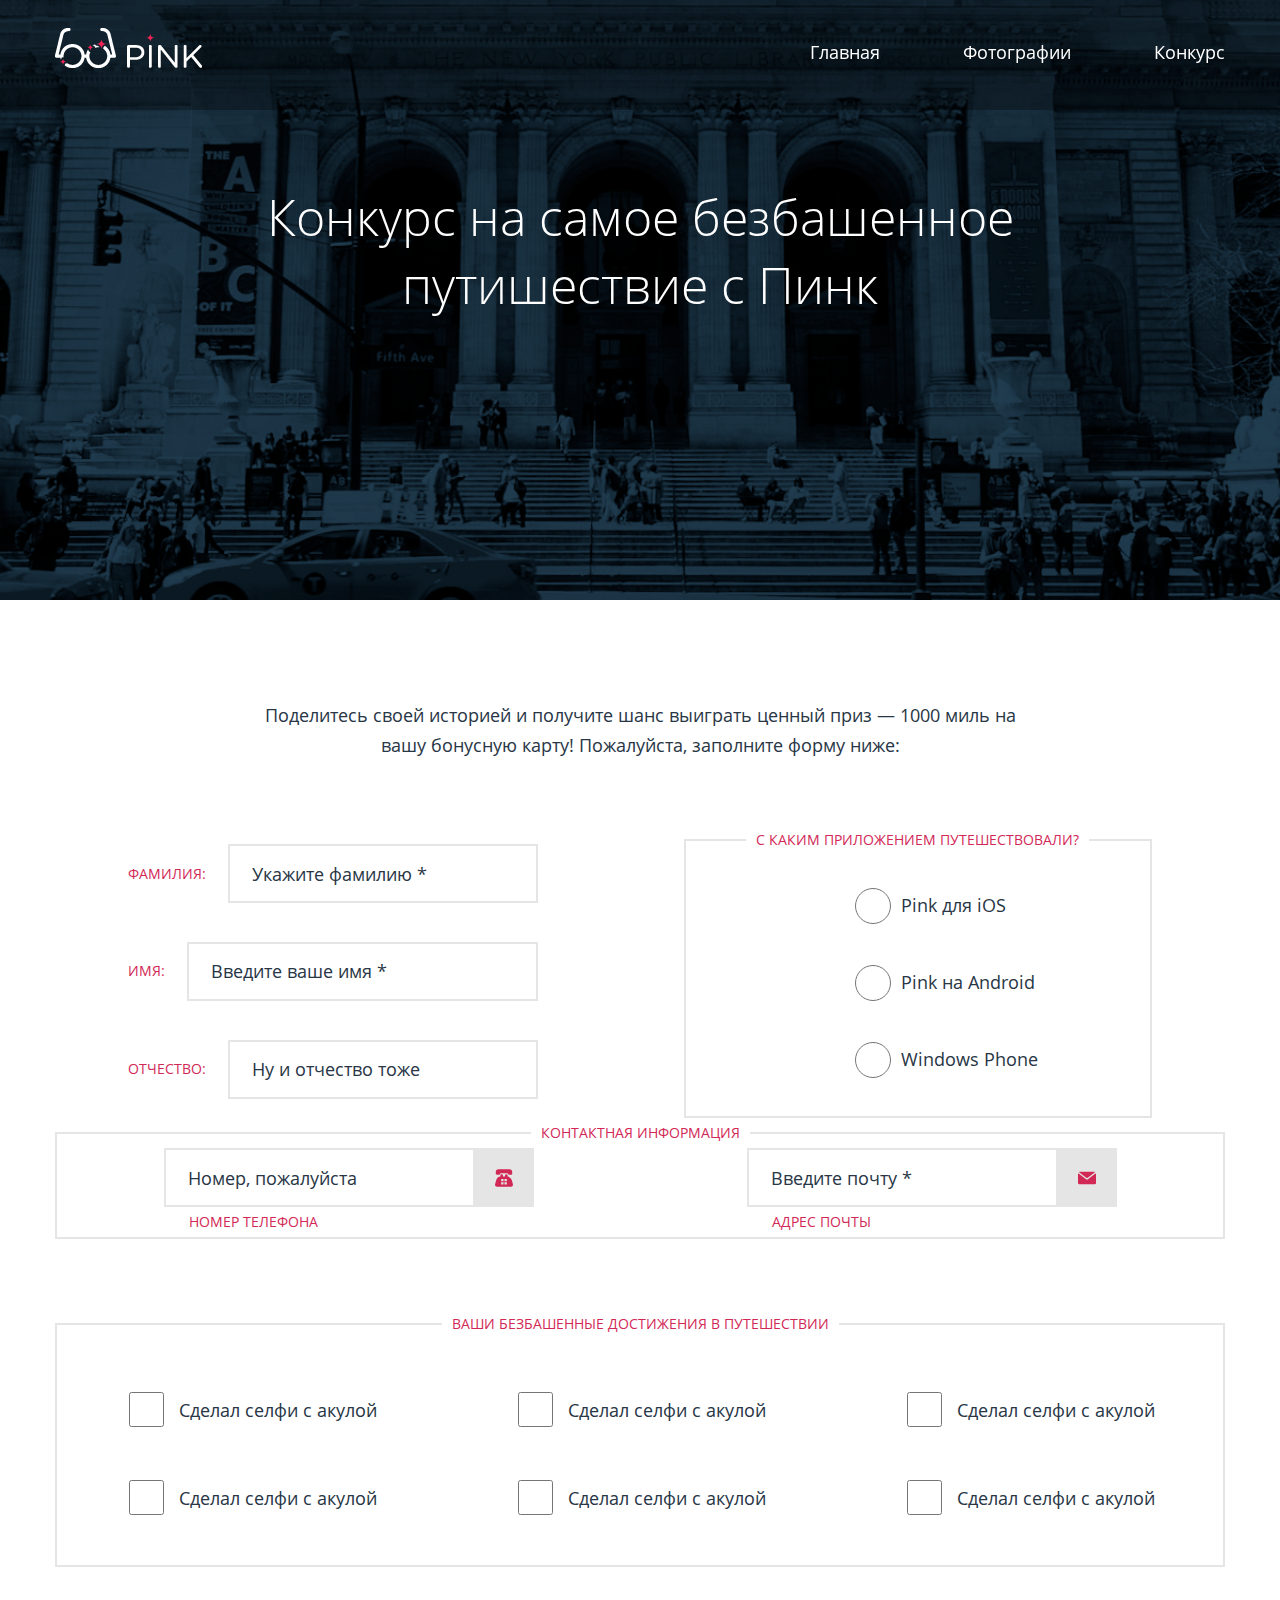
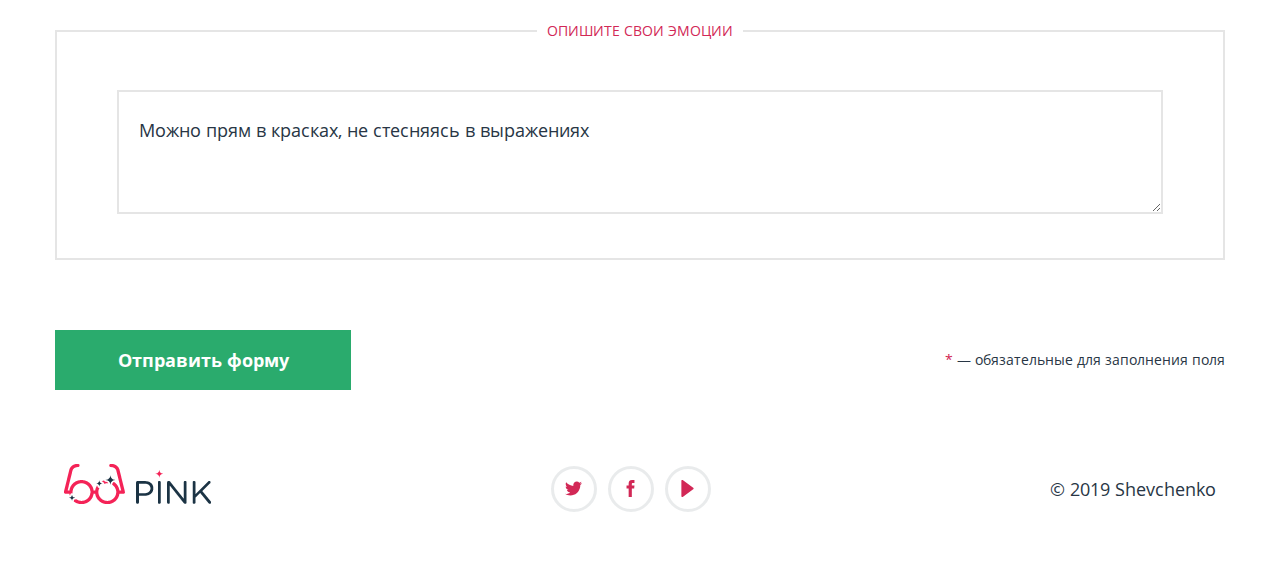
==== form.html @ 6383d5b4 "15.01" ====
<!DOCTYPE html>
<html lang="en">
<head>
    <meta charset="UTF-8">
    <meta name="viewport" content="width=device-width, initial-scale=1.0">
    <meta http-equiv="X-UA-Compatible" content="ie=edge">
    <title>MyForm</title>
    <link rel="stylesheet"
          href="./css/main.css">
    <link rel="stylesheet"
          href="./css/reset.css">
        
    <script src="https://cdnjs.cloudflare.com/ajax/libs/jquery/3.3.1/jquery.min.js"></script>
</head>
<body>

        <header class="header">
                <div class="header__container">
                    <div class="header__left">
                     <img class="logo" src="./images/logo.png" alt="">
                    </div>
                    <div class="header__right">
                      <nav class="header__nav">
                        <a class="header__nav-link" href="index.html">Главная</a>
                        <a class="header__nav-link" href="#">Фотографии</a>
                        <a class="header__nav-link" href="form.html">Конкурс</a>
                      </nav>
                      <div class="header__burger">
                          <div></div>
                          <div></div>
                          <div></div> 
                      </div>
                    </div>
                </div>
            </header>
            <section class="intro intro-form">
                <h1 class="intro-form__title">Конкурс на самое безбашенное путишествие с Пинк</h1>
            </section>

            <section class="form-main">
                <div class="container form-main__container">
                    <div class="form-main__inner">
                <h1 class="form-main__title">Поделитесь своей историей и получите шанс выиграть ценный приз — 1000 миль на вашу бонусную карту! Пожалуйста, заполните форму ниже:</h1>
                <form class="form">
                    <div class="form__name">
                        <div class="form__name-left">
                         <p class="form__name-el">
                             <label class="form__name-title" for="second_name">Фамилия:</label>
                          <input class="input-text" type="text" name="second" id="second_name" placeholder="Укажите фамилию *">
                        </p>
                        <p class="form__name-el "> 
                            <label class="form__name-title" for="first_name">Имя:</label>
                            <input class="input-text" type="text" name="first" id="first_name" placeholder="Введите ваше имя *">
                        </p>
                        <p class="form__name-el">
                            <label class="form__name-title" for="third_name">Отчество:</label>
                            <input class="input-text" type="text" name="third_name" id="third_name" placeholder="Ну и отчество тоже">
                        </p>
                        </div>
                        
                          <fieldset class="form__name-right">
                          <legend class="field-title">С каким приложением путешествовали?</legend>
                          <div class="field">
                         <label class="field__el" for="ios"><input class="input-radio" type="radio" name="radio" id="ios">Pink для iOS</label>
                         <label class="field__el" for="android"><input class="input-radio" type="radio" name="radio" id="android">Pink на Android</label>
                         <label class="field__el" for="windows"><input class="input-radio" type="radio" name="radio" id="windows">Windows Phone</label>
                        </div>
                        </fieldset>
                       
                    </div> 
                    <fieldset class="form__contact">
                       <legend class="field-title">Контактная информация</legend>
                       <div class="form__contact-inner">
                        <div class="form__contact-element">
                            <div class="input-box">
                          <input class="form__contact-input-text" type="text" id="number__phone" placeholder="Номер, пожалуйста">
                          <button class="form__contact-btn">
                                <svg class="form__contact-img" version="1.1" id="Capa_1" xmlns="http://www.w3.org/2000/svg" xmlns:xlink="http://www.w3.org/1999/xlink" x="0px" y="0px"
width="557.212px" height="557.211px" viewBox="0 0 557.212 557.211" style="enable-background:new 0 0 557.212 557.211;"
xml:space="preserve">
<path d="M53.566,177.725h75.576c15.961,0,28.911-12.948,28.911-28.927c0-11.55,9.351-20.902,20.9-20.902h199.346
           c11.53,0,20.884,9.352,20.884,20.902c0,15.979,12.948,28.927,28.926,28.927h75.56c15.979,0,28.93-12.948,28.93-28.927V92.524
           c0-45.235-36.665-81.897-81.896-81.897H106.533c-45.233,0-81.896,36.663-81.896,81.897v56.273
           C24.639,164.776,37.587,177.725,53.566,177.725z"/>
       <path d="M554.965,471.605l-36.754-129.198c-16.779-58.999-67.894-100.637-127.876-106.847v-34.3
           c0-21.753-17.632-39.389-39.386-39.389c-21.773,0-39.403,17.636-39.403,39.389v33.05h-65.881v-33.033
           c0-21.752-17.63-39.386-39.384-39.386c-21.756,0-39.388,17.634-39.388,39.386v34.284
           c-59.999,6.191-111.115,47.848-127.892,106.847L2.248,471.605c-5.049,17.74-1.491,36.846,9.643,51.591
           c11.13,14.727,28.523,23.389,46.973,23.389h439.479c18.45,0,35.845-8.662,46.979-23.389
           C556.452,508.45,560.013,489.345,554.965,471.605z M263.807,472.386c0,5.629-4.555,10.187-10.186,10.187H201.45
           c-5.628,0-10.188-4.558-10.188-10.187v-52.169c0-5.63,4.56-10.186,10.188-10.186h52.171c5.63,0,10.186,4.556,10.186,10.186
           V472.386z M263.807,370.189c0,5.629-4.555,10.187-10.186,10.187H201.47c-5.63,0-10.188-4.558-10.188-10.187v-52.15
           c0-5.63,4.557-10.188,10.188-10.188h52.151c5.63,0,10.186,4.559,10.186,10.188V370.189z M365.968,472.368
           c0,5.629-4.558,10.186-10.187,10.186h-52.154c-5.628,0-10.186-4.557-10.186-10.186v-52.134c0-5.631,4.558-10.188,10.186-10.188
           h52.154c5.629,0,10.187,4.558,10.187,10.188V472.368z M365.968,370.189c0,5.629-4.558,10.187-10.187,10.187h-52.135
           c-5.631,0-10.188-4.558-10.188-10.187v-52.135c0-5.63,4.557-10.188,10.188-10.188h52.135c5.629,0,10.187,4.558,10.187,10.188
           V370.189z"/>
                                    </svg>

                          </button>
                        </div>
                          <label class="form__contact-title" for="number__phone">Номер Телефона</label>
                        </div>
                        
                        <div class="form__contact-element">
                            <div class="input-box">
                        <input class="form__contact-input-text" type="text" id="email__address" placeholder="Введите почту *">
                        <button class="form__contact-btn">
                                <svg class="form__contact-img" xmlns="http://www.w3.org/2000/svg" viewBox="0 0 27.857 27.857"><path d="M2.203 5.331l10.034 7.948c.455.36 1.082.52 1.691.49.608.03 1.235-.129 1.69-.49l10.034-7.948c.804-.633.622-1.152-.398-1.152H2.604c-1.021 0-1.203.519-.401 1.152z"/><path d="M26.377 7.428l-10.965 8.325c-.41.308-.947.458-1.482.451-.536.007-1.073-.144-1.483-.451L1.48 7.428C.666 6.811 0 7.142 0 8.163v13.659c0 1.021.836 1.857 1.857 1.857H26a1.863 1.863 0 0 0 1.857-1.857V8.163c0-1.021-.666-1.352-1.48-.735z"/></g></svg>
                        </button>
                        </div>
                        <label class="form__contact-title" for="email__address">Адрес Почты</label>
                        </div>
                        
                    </div>
                    </fieldset> 
                    <fieldset class="action">
                        <legend class="field-title">Ваши безбашенные достижения в путешествии</legend>
                        <div class="action__inner">
                            <div class="action__element">
                              <input class="action__check" type="checkbox" name="self" id="self">
                              <label class="action__txt" for="self">Сделал селфи с акулой</label>
                            </div>
                            <div class="action__element">
                                    <input class="action__check" type="checkbox" name="beach" id="beach">
                                    <label class="action__txt" for="beach">Сделал селфи с акулой</label>
                            </div>
                            <div class="action__element">
                                    <input class="action__check"  type="checkbox" name="norris" id="norris">
                                    <label class="action__txt" for="norris">Сделал селфи с акулой</label>
                            </div>
                            <div class="action__element">
                                    <input class="action__check" type="checkbox" name="present" id="present">
                                    <label class="action__txt" for="present">Сделал селфи с акулой</label>
                            </div>
                            <div class="action__element">
                                    <input class="action__check" type="checkbox" name="tower" id="tower">
                                    <label class="action__txt" for="tower">Сделал селфи с акулой</label>
                            </div>
                            <div class="action__element">
                                    <input class="action__check" type="checkbox" name="hotel" id="hotel">
                                    <label class="action__txt" for="hotel">Сделал селфи с акулой</label>
                            </div>
                        </div>
                    </fieldset>

                    <fieldset class="emotions">
                        <legend class="field-title">Опишите свои эмоции</legend>
                        <div class="emotions__inner">
                            <textarea class="emotions__area" name="emotions" id="emotions" placeholder="Можно прям в красках, не стесняясь в выражениях"></textarea>
                        </div>
                    </fieldset>
                    <div class="down">
                        <button class="down__btn">Отправить форму</button>
                        <p class="down__subtitle"><span class="color">*</span> — обязательные для заполнения поля</p>
                    </div>
                </form>
            </div>
            </div>
            </section>

            <footer class="footer">
                    <div class="footer__container">
                           <div class="footer__left">
                                   <img class="logo" src="./images/footer-logo.png" alt=""> 
                           </div>
                           <div class="footer__center">
                            <a class="social" href="#"><svg class="social__icons" version="1.1" id="Capa_1" xmlns="http://www.w3.org/2000/svg" xmlns:xlink="http://www.w3.org/1999/xlink" x="0px" y="0px"
                               width="449.956px" height="449.956px" viewBox="0 0 449.956 449.956" style="enable-background:new 0 0 449.956 449.956;"
                               xml:space="preserve">
                          <g>
                              <path d="M449.956,85.657c-17.702,7.614-35.408,12.369-53.102,14.279c19.985-11.991,33.503-28.931,40.546-50.819
                                  c-18.281,10.847-37.787,18.268-58.532,22.267c-18.274-19.414-40.73-29.125-67.383-29.125c-25.502,0-47.246,8.992-65.24,26.98
                                  c-17.984,17.987-26.977,39.731-26.977,65.235c0,6.851,0.76,13.896,2.284,21.128c-37.688-1.903-73.042-11.372-106.068-28.407
                                  C82.46,110.158,54.433,87.46,31.403,59.101c-8.375,14.272-12.564,29.787-12.564,46.536c0,15.798,3.711,30.456,11.138,43.97
                                  c7.422,13.512,17.417,24.455,29.98,32.831c-14.849-0.572-28.743-4.475-41.684-11.708v1.142c0,22.271,6.995,41.824,20.983,58.674
                                  c13.99,16.848,31.645,27.453,52.961,31.833c-7.995,2.091-16.086,3.138-24.269,3.138c-5.33,0-11.136-0.475-17.416-1.42
                                  c5.9,18.459,16.75,33.633,32.546,45.535c15.799,11.896,33.691,18.028,53.677,18.418c-33.498,26.262-71.66,39.393-114.486,39.393
                                  c-8.186,0-15.607-0.373-22.27-1.139c42.827,27.596,90.03,41.394,141.612,41.394c32.738,0,63.478-5.181,92.21-15.557
                                  c28.746-10.369,53.297-24.267,73.665-41.686c20.362-17.415,37.925-37.448,52.674-60.097c14.75-22.651,25.738-46.298,32.977-70.946
                                  c7.23-24.653,10.848-49.344,10.848-74.092c0-5.33-0.096-9.325-0.287-11.991C421.785,120.202,437.202,104.306,449.956,85.657z"/></svg></a>
                                  <a class="social" href="https://www.facebook.com/"><svg class="social__icons" version="1.1" id="Capa_1" xmlns="http://www.w3.org/2000/svg" xmlns:xlink="http://www.w3.org/1999/xlink" x="0px" y="0px"
                               width="512px" height="512px" viewBox="0 0 512 512" style="enable-background:new 0 0 512 512;" xml:space="preserve">
                          <g>
                              <path d="M296.296,512H200.36V256h-64v-88.225l64-0.029l-0.104-51.976C200.256,43.794,219.773,0,304.556,0h70.588v88.242h-44.115
                                  c-33.016,0-34.604,12.328-34.604,35.342l-0.131,44.162h79.346l-9.354,88.225L296.36,256L296.296,512z"/></svg></a>
                                  <a class="social" href="#"><svg class="social__icons" version="1.1" id="Capa_1" xmlns="http://www.w3.org/2000/svg" xmlns:xlink="http://www.w3.org/1999/xlink" x="0px" y="0px"
                               width="373.008px" height="373.008px" viewBox="0 0 373.008 373.008" style="enable-background:new 0 0 373.008 373.008;"
                               xml:space="preserve">
                          <g>
                              <g id="Layer_8_16_">
                                  <path d="M61.792,2.588C64.771,0.864,68.105,0,71.444,0c3.33,0,6.663,0.864,9.655,2.588l230.116,167.2
                                      c5.963,3.445,9.656,9.823,9.656,16.719c0,6.895-3.683,13.272-9.656,16.713L81.099,370.427c-5.972,3.441-13.334,3.441-19.302,0
                                      c-5.973-3.453-9.66-9.833-9.66-16.724V19.305C52.137,12.413,55.818,6.036,61.792,2.588z"/></svg></a>
                           </div>
                           <div class="footer__right">
                           <p>© 2019 Shevchenko</p>
                           </div>   
                    </div>
                </footer>
               
                <script src="./js/main.bundle.js"></script>

    
</body>
</html>
---- css/main.css ----
*{-webkit-box-sizing:border-box;box-sizing:border-box}html{font-size:10px}body{font-size:1.6rem}.container{width:1200px;margin:0 auto;padding:0 15px}@media (min-width:320px){.container{width:100%}}@media (min-width:576px){.container{width:540px}}@media (min-width:768px){.container{width:720px}}@media (min-width:992px){.container{width:960px}}@media (min-width:1260px){.container{width:1200px}}@font-face{font-family:OpenSans-Bold;src:url(../fontsPj/OpenSans-Bold.ttf)}@font-face{font-family:OpenSans-Light;src:url(../fontsPj/OpenSans-Light.ttf)}@font-face{font-family:OpenSans-Regular;src:url(../fontsPj/OpenSans-Regular.ttf)}.header{position:fixed;top:0;left:0;width:100%;background-color:rgba(0,0,0,.3);z-index:100}.header--bg{background-color:#283645;border-bottom:4px solid #000;-webkit-transition:all .5s;transition:all .5s}@media (max-width:576px){.header .header__container{height:70px}}.header__container{display:-webkit-box;display:-ms-flexbox;display:flex;-webkit-box-pack:justify;-ms-flex-pack:justify;justify-content:space-between;-webkit-box-align:center;-ms-flex-align:center;align-items:center;margin:0 auto;height:110px;padding:0 15px}@media (min-width:576px){.header .header__container{width:540px}}@media (min-width:768px){.header .header__container{width:85%}}@media (min-width:992px){.header .header__container{width:960px}}@media (min-width:1260px){.header .header__container{width:1200px}}.header__left{width:147px;height:40px;margin-bottom:15px}.header__nav{display:-webkit-box;display:-ms-flexbox;display:flex;position:fixed;top:70px;left:0;height:210px;width:100%;-webkit-box-orient:vertical;-webkit-box-direction:normal;-ms-flex-direction:column;flex-direction:column;-webkit-box-align:center;-ms-flex-align:center;align-items:center;-ms-flex-pack:distribute;justify-content:space-around;-webkit-transition:all .5s;transition:all .5s;-webkit-transform:translateX(100%);transform:translateX(100%)}.header__nav--active{-webkit-transform:translate(0);transform:translate(0);background-color:#283645}@media (min-width:768px){.header .header__nav{position:relative;top:0;left:0;-webkit-box-orient:horizontal;-webkit-box-direction:normal;-ms-flex-direction:row;flex-direction:row;height:100%;-webkit-transform:translate(0);transform:translate(0)}}.header__nav-link{display:-webkit-box;display:-ms-flexbox;display:flex;-webkit-box-align:center;-ms-flex-align:center;align-items:center;padding-bottom:5px;border-bottom:2px solid transparent;margin-left:83px;font-family:OpenSans-Regular,sans-serif;font-size:18px;color:#fff}.header__nav-link:hover{color:#d22856}.header__nav-link:focus{border-color:#fff}.header__nav-link:active{opacity:.3}@media (max-width:992px){.header .header__nav-link{margin-left:50px}}@media (max-width:768px){.header .header__nav-link{display:-webkit-box;display:-ms-flexbox;display:flex;-webkit-box-align:center;-ms-flex-align:center;align-items:center;-webkit-box-pack:center;-ms-flex-pack:center;justify-content:center;width:100%;height:100%;margin:0;border-bottom:1px solid #000}.header .header__nav-link:last-child{border-bottom:none}}.header__burger{width:35px;height:28px;display:-webkit-box;display:-ms-flexbox;display:flex;-webkit-box-orient:vertical;-webkit-box-direction:normal;-ms-flex-direction:column;flex-direction:column;-webkit-box-pack:justify;-ms-flex-pack:justify;justify-content:space-between;-webkit-box-align:center;-ms-flex-align:center;align-items:center;cursor:pointer;-webkit-transition:all .3s;transition:all .3s;-webkit-transform:rotateZ(180deg);transform:rotateZ(180deg)}@media (min-width:768px){.header .header__burger{display:none}}.header__burger div{width:100%;height:3px;background-color:#fff;-webkit-transition:all .5s;transition:all .5s}.header__burger:active{opacity:.3}.header__burger--active div:first-child{-webkit-transform:rotateZ(-45deg);transform:rotateZ(-45deg);-webkit-transform-origin:right;transform-origin:right}.header__burger--active div:nth-child(2){opacity:0}.header__burger--active div:last-child{-webkit-transform:rotateZ(45deg);transform:rotateZ(45deg);-webkit-transform-origin:right;transform-origin:right}.logo{width:100%}.logo:hover{cursor:pointer}.logo:active{opacity:.3}.intro{background:url(../images/intro.png) no-repeat;background-size:100% 100%;background-position:center;position:relative}.intro__left{display:-webkit-box;display:-ms-flexbox;display:flex;-webkit-box-orient:vertical;-webkit-box-direction:normal;-ms-flex-direction:column;flex-direction:column;-webkit-box-pack:start;-ms-flex-pack:start;justify-content:flex-start;-webkit-box-align:start;-ms-flex-align:start;align-items:flex-start;color:#fff;font-family:OpenSans-Light,sans-serif}.intro__title{width:275px;text-transform:uppercase;font-size:50px;margin-bottom:63px;text-align:center;line-height:normal}@media (max-width:992px){.intro .intro__title{font-size:40px}}.intro__os{display:-webkit-box;display:-ms-flexbox;display:flex;-webkit-box-pack:start;-ms-flex-pack:start;justify-content:flex-start;-webkit-box-align:center;-ms-flex-align:center;align-items:center;padding-left:31px;margin-bottom:61px}.intro__subtitle{width:294px;line-height:1.33;letter-spacing:normal;text-align:center}@media (max-width:992px){.intro .intro__subtitle{font-size:18px;width:300px}}.intro__container{padding-top:209px;padding-bottom:100px;display:-webkit-box;display:-ms-flexbox;display:flex;-webkit-box-pack:start;-ms-flex-pack:start;justify-content:flex-start;background:url(../images/hand.png) no-repeat;background-position:bottom}@media (max-width:992px){.intro .intro__container{background:url(../images/hand-tablet.png) no-repeat;background-position:bottom;background-size:100%}}@media (max-width:768px){.intro .intro__container{background:url(../images/hand-tablet.png) no-repeat;background-position:right bottom;background-size:100%}.intro .intro__left{display:none}}@media (max-width:576px){.intro .intro__container{background:url(../images/hand-mobile.png) no-repeat;background-position:20px 175px;background-size:400px 400px}}@media (max-width:320px){.intro .intro__container{background-position:20px 260px;background-size:300px 300px}}.intro .btn{width:300px;height:56px;border:2px solid #fff;border-radius:35px;background-color:transparent;color:#fff;font-family:OpenSans-Bold,sans-serif;font-size:21px;line-height:.86;letter-spacing:normal;text-align:center;margin-bottom:67px;outline:0;cursor:pointer}.intro .btn:hover{background-color:#fff;color:#d22856}.intro .btn:active{opacity:.3}.intro .icons{width:47px;height:50px;margin-right:34px}.intro .apple{fill:#fff;height:56px}.intro .android{width:43px;height:47px}.intro .windows{width:44px;height:41px}@media (max-width:1260px){.intro .intro{background:url(../images/intro-tablet.png) no-repeat;background-size:100% 100%}}@media (max-width:768px){.intro .intro{background:url(../images/intro-mobile.png) no-repeat;background-size:100% 100%}}@media (max-width:576px){.intro .intro__left{display:none}}.intro__down{background-color:#283645;display:none}@media (max-width:768px){.intro .intro__down{background-color:#283645;display:-webkit-box;display:-ms-flexbox;display:flex;-webkit-box-orient:vertical;-webkit-box-direction:normal;-ms-flex-direction:column;flex-direction:column;-webkit-box-pack:start;-ms-flex-pack:start;justify-content:flex-start;-webkit-box-align:center;-ms-flex-align:center;align-items:center;color:#fff;font-family:OpenSans-Light,sans-serif}.intro .intro__container{height:550px}}.intro .btn-down{margin:26px 0}.intro .os-down{margin-bottom:26px}.intro .el-down{margin-bottom:26px}.iphones{position:relative;background-image:url(../images/info-bg.png);background-repeat:no-repeat;background-size:cover;background-position:left 100px}.iphones__title{margin:0 auto;text-align:center;font-size:50px;font-family:OpenSans-Light;color:#283645;line-height:normal;letter-spacing:normal;margin-bottom:75px}.iphones__info{width:100%;display:-webkit-box;display:-ms-flexbox;display:flex;-webkit-box-pack:justify;-ms-flex-pack:justify;justify-content:space-between;-webkit-box-orient:horizontal;-webkit-box-direction:normal;-ms-flex-direction:row;flex-direction:row}.iphones__info-tablet{display:none}.container__iphones{margin-top:30px}.phones{display:-webkit-box;display:-ms-flexbox;display:flex;-webkit-box-orient:vertical;-webkit-box-direction:normal;-ms-flex-direction:column;flex-direction:column;-webkit-box-pack:start;-ms-flex-pack:start;justify-content:flex-start;-webkit-box-align:start;-ms-flex-align:start;align-items:flex-start}.phones__main{width:230px;margin-top:-50px;text-align:center}.phones__title{font-size:30px;font-family:OpenSans-Bold;margin-bottom:20px}.phones__subtitle{font-size:18px;font-family:OpenSans-Regular,sans-serif;color:#283645;line-height:1.67;letter-spacing:normal}.phones__img{width:220px}@media (max-width:768px){.phones__title{font-size:18px}.phones__subtitle{font-size:14px}}.time{display:-webkit-box;display:-ms-flexbox;display:flex;-webkit-box-pack:center;-ms-flex-pack:center;justify-content:center;-webkit-box-align:center;-ms-flex-align:center;align-items:center;margin-top:73px;padding-bottom:63px}.time__img{width:300px;height:auto;margin-right:80px}.time__main{text-align:left;width:525px}.time__title{margin-bottom:23px;font-size:30px;color:#000;font-family:OpenSans-Bold,sans-serif}.time__subtitle{margin-bottom:27px;font-size:18px;line-height:30px;color:#283645;font-family:OpenSans-Regular,sans-serif}.time__link{text-decoration:underline;color:#d22856;font-size:18px;line-height:30px;font-family:OpenSans-Regular,sans-serif}.time__link:active{opacity:.3}@media (max-width:992px){.iphones__title{font-size:40px}}@media (max-width:768px){.iphones__title{font-size:35px}}@media (max-width:576px){.iphones__title{font-size:30px}}@media (max-width:768px){.phones__img-first,.phones__img-second{display:none}.container__iphones{width:100%}}@media (max-width:768px){.time{display:none}}@media (max-width:768px){.iphones__info{display:none}.iphones__info-tablet{display:-webkit-box;display:-ms-flexbox;display:flex;-webkit-box-pack:justify;-ms-flex-pack:justify;justify-content:space-between}.phones__right{display:-webkit-box;display:-ms-flexbox;display:flex;-webkit-box-orient:vertical;-webkit-box-direction:normal;-ms-flex-direction:column;flex-direction:column;-webkit-box-pack:justify;-ms-flex-pack:justify;justify-content:space-between}.phones__main{width:293px;margin-top:0;margin-bottom:50px;text-align:left}.phone__img{width:45%;background:url(../images/phones-tablet.png) no-repeat;background-size:contain}}@media (max-width:576px){.iphones__info-tablet{-webkit-box-orient:vertical;-webkit-box-direction:reverse;-ms-flex-direction:column-reverse;flex-direction:column-reverse;-webkit-box-align:center;-ms-flex-align:center;align-items:center}.phones__main{text-align:center}.phone__img{height:300px;background:url(../images/phones-tablet.png) no-repeat;background-size:contain;background-position:center}}.people{display:-webkit-box;display:-ms-flexbox;display:flex;-webkit-box-orient:vertical;-webkit-box-direction:normal;-ms-flex-direction:column;flex-direction:column;-webkit-box-pack:start;-ms-flex-pack:start;justify-content:flex-start;-webkit-box-align:center;-ms-flex-align:center;align-items:center}.people__container{display:-webkit-box;display:-ms-flexbox;display:flex;-webkit-box-orient:vertical;-webkit-box-direction:normal;-ms-flex-direction:column;flex-direction:column;-webkit-box-pack:start;-ms-flex-pack:start;justify-content:flex-start;-webkit-box-align:center;-ms-flex-align:center;align-items:center}.people__global{display:-webkit-box;display:-ms-flexbox;display:flex;-webkit-box-pack:justify;-ms-flex-pack:justify;justify-content:space-between;-webkit-box-align:center;-ms-flex-align:center;align-items:center;width:100%}.people__img{width:79px;margin-top:72px;margin-bottom:58px;fill:#efefef}.people__info{max-width:670px;font-family:OpenSans-Regular,sans-serif;font-size:18px;text-align:center;line-height:30px;color:#283645}.people__change{width:100%;display:-webkit-box;display:-ms-flexbox;display:flex;-webkit-box-pack:center;-ms-flex-pack:center;justify-content:center;-webkit-box-align:center;-ms-flex-align:center;align-items:center}.people__toggle{max-width:70%;display:-webkit-box;display:-ms-flexbox;display:flex;-webkit-box-pack:center;-ms-flex-pack:center;justify-content:center;-webkit-box-align:center;-ms-flex-align:center;align-items:center;margin-bottom:44px}.people__inner{display:-webkit-box;display:-ms-flexbox;display:flex;-webkit-box-orient:vertical;-webkit-box-direction:normal;-ms-flex-direction:column;flex-direction:column;-webkit-box-pack:center;-ms-flex-pack:center;justify-content:center;-webkit-box-align:center;-ms-flex-align:center;align-items:center;margin-bottom:43px;outline:0}.people__slider{display:-webkit-box;display:-ms-flexbox;display:flex;-webkit-box-orient:vertical;-webkit-box-direction:normal;-ms-flex-direction:column;flex-direction:column;-webkit-box-pack:center;-ms-flex-pack:center;justify-content:center;-webkit-box-align:center;-ms-flex-align:center;align-items:center}.people__arrow{width:100%;height:41px;margin-bottom:70px;fill:#283645;-webkit-transition:all .5s;transition:all .5s;fill:#e5e5e5;cursor:pointer}.people__arrow:hover{fill:#d22856}.people__arrow:active{opacity:.3}.people__main{text-align:center;margin-top:44px}.people__title{font-size:24px;line-height:30px;font-family:OpenSans-Bold,sans-serif;color:#000}.people__subtitle{font-size:18px;line-height:30px;font-family:OpenSans-Regular,sans-serif;color:#283645}.people__controls{width:90px;display:-webkit-box;display:-ms-flexbox;display:flex;-webkit-box-pack:justify;-ms-flex-pack:justify;justify-content:space-between}.control{width:6px;height:6px;border-radius:50%;background-color:#e5e5e5}@media (min-width:992px){.people__controls{display:none}}@media (max-width:992px){.people__arrow{display:none}.people__container{width:100%}.people__toggle{-webkit-box-pack:center;-ms-flex-pack:center;justify-content:center}}.slick-dots{width:100px;display:-webkit-box;display:-ms-flexbox;display:flex;-ms-flex-pack:distribute;justify-content:space-around;-webkit-box-align:center;-ms-flex-align:center;align-items:center;border-color:#000}.slick-dots li button::before{content:"";width:6px;height:6px;background-color:#000;border-radius:50%}.price{padding-top:157px;background-image:url(../images/info-bg.png);background-repeat:no-repeat;background-size:cover}.price__container{display:-webkit-box;display:-ms-flexbox;display:flex;-webkit-box-orient:vertical;-webkit-box-direction:normal;-ms-flex-direction:column;flex-direction:column;-webkit-box-pack:center;-ms-flex-pack:center;justify-content:center;-webkit-box-align:center;-ms-flex-align:center;align-items:center}.price__rows{display:-webkit-box;display:-ms-flexbox;display:flex;width:100%;height:59px;background-color:#000}.price__title{width:100%;height:94px;display:-webkit-box;display:-ms-flexbox;display:flex;-webkit-box-pack:end;-ms-flex-pack:end;justify-content:flex-end;color:#fff;text-transform:uppercase}.price__colls{width:25%;border:1px solid #e5e5e5;background-color:#f2f2f2;display:-webkit-box;display:-ms-flexbox;display:flex;-webkit-box-pack:center;-ms-flex-pack:center;justify-content:center;-webkit-box-align:center;-ms-flex-align:center;align-items:center;color:#283645;font-family:OpenSans-Regular,sans-serif;font-size:18px;background-color:#fff}.price__colls:first-child{-webkit-box-pack:start;-ms-flex-pack:start;justify-content:flex-start}.price__main{width:25%;background-color:#283645;border-right:1px solid #e5e5e5;display:-webkit-box;display:-ms-flexbox;display:flex;-webkit-box-orient:vertical;-webkit-box-direction:normal;-ms-flex-direction:column;flex-direction:column;-webkit-box-pack:center;-ms-flex-pack:center;justify-content:center;-webkit-box-align:center;-ms-flex-align:center;align-items:center;position:relative}.price__main:last-child{border-right:none}.price__main:first-child{display:none}.price__rows:last-child{margin-bottom:100px}.price__img{width:31px}@media (max-width:768px){.price__img{width:25px}}.main-title{font-family:OpenSans-Bold,sans-serif;font-size:18px;line-height:1.67}.main-subtitle{font-family:OpenSans-Light,sans-serif;font-size:24px;line-height:1.25;text-align:center}.main-img{position:absolute;top:0;left:0;width:73px}@media (max-width:992px){.main-img{width:50px}}@media (max-width:576px){.main-img{width:35px}}.txt{margin-left:23px}@media (max-width:768px){.txt{margin-left:10px;font-size:16px}.main-title{font-family:OpenSans-Bold,sans-serif;font-size:12px;line-height:1.67}.main-subtitle{font-family:OpenSans-Light,sans-serif;font-size:16px;line-height:1.25;text-align:center}}@media (max-width:576px){.txt{font-size:9px;margin-left:5px}}.contact{margin-top:75px;margin-bottom:30px}.contact__container{display:-webkit-box;display:-ms-flexbox;display:flex;-webkit-box-pack:center;-ms-flex-pack:center;justify-content:center;-webkit-box-align:center;-ms-flex-align:center;align-items:center;-webkit-box-orient:vertical;-webkit-box-direction:normal;-ms-flex-direction:column;flex-direction:column}.contact__title{width:470px;font-family:OpenSans-Light,sans-serif;font-size:50px;color:#283645;line-height:normal;letter-spacing:normal;text-align:center;margin-bottom:65px}.contact__info{width:100%;display:-webkit-box;display:-ms-flexbox;display:flex;-webkit-box-pack:justify;-ms-flex-pack:justify;justify-content:space-between}.about{text-align:center}.about__title{font-family:OpenSans-Bold,sans-serif;font-size:18px;color:#283645;margin-bottom:20px}.about__link{color:#d22856;font-family:OpenSans-Light,sans-serif;font-size:24px}.about__link:active{opacity:.3}@media (max-width:992px){.contact__title{font-size:40px}}@media (max-width:660px){.contact__title{width:230px;font-size:24px}}@media (max-width:992px){.contact__container{width:100%}}@media (max-width:768px){.contact__info{-webkit-box-orient:vertical;-webkit-box-direction:normal;-ms-flex-direction:column;flex-direction:column;-webkit-box-pack:justify;-ms-flex-pack:justify;justify-content:space-between;height:200px}.about__title{margin-bottom:5px}}.map{height:522px;background-image:url(../images/map.png);background-repeat:no-repeat;background-size:cover;background-position:100% 50%}@media (max-width:992px){.map{background-position:100% 70%;margin-top:-100px}}@media (min-width:768px){.map{margin-top:-70px}}@media (min-width:992px){.map{margin-top:0}}@media (max-width:660px){.map{margin-top:-188px}}@media (max-width:576px){.map{background-position:center}}.footer__container{display:-webkit-box;display:-ms-flexbox;display:flex;-webkit-box-pack:justify;-ms-flex-pack:justify;justify-content:space-between;-webkit-box-align:center;-ms-flex-align:center;align-items:center;margin:0 auto;height:197px;width:1200px}.footer__left{width:147px;height:40px;margin-bottom:10px}.footer__center{width:160px;display:-webkit-box;display:-ms-flexbox;display:flex;-webkit-box-pack:justify;-ms-flex-pack:justify;justify-content:space-between}.footer__right{font-family:OpenSans-Regular,sans-serif;font-size:18px;line-height:1;color:#283645}@media (max-width:576px){.footer__rigth{font-size:14px}}.social{width:46px;height:46px;border-radius:50%;border:3px solid rgba(40,54,69,.1);display:-webkit-box;display:-ms-flexbox;display:flex;-webkit-box-pack:center;-ms-flex-pack:center;justify-content:center;-webkit-box-align:center;-ms-flex-align:center;align-items:center}.social__icons{width:17px;height:auto;fill:#d22856}.social:hover{border-color:#000}.social:active{opacity:.3}@media (min-width:320px){.footer__container{width:90%}}@media (max-width:576px){.footer{display:none}}.intro-form{display:-webkit-box;display:-ms-flexbox;display:flex;-webkit-box-pack:center;-ms-flex-pack:center;justify-content:center;-webkit-box-align:start;-ms-flex-align:start;align-items:flex-start;height:100vh;position:relative}.intro-form__title{max-width:750px;margin-top:183px;font-family:OpenSans-Light,sans-serif;font-size:50px;text-align:center;color:#fff;line-height:normal;letter-spacing:normal}.form-main{background-color:#fff;margin-top:-300px;position:relative;z-index:2}.form-main__container{background-color:#fff;position:relative;z-index:1}.form-main__title{max-width:752px;font-family:OpenSans-Regular,sans-serif;font-size:18px;text-align:center;line-height:30px;letter-spacing:normal;color:#283645;margin-top:100px;margin-bottom:65px}.form-main__inner{width:100%;display:-webkit-box;display:-ms-flexbox;display:flex;-webkit-box-orient:vertical;-webkit-box-direction:normal;-ms-flex-direction:column;flex-direction:column;-webkit-box-align:center;-ms-flex-align:center;align-items:center}.form{width:100%}.form__name{width:100%;display:-webkit-box;display:-ms-flexbox;display:flex;-ms-flex-pack:distribute;justify-content:space-around}.form__name-left{width:35%;display:-webkit-box;display:-ms-flexbox;display:flex;-webkit-box-orient:vertical;-webkit-box-direction:normal;-ms-flex-direction:column;flex-direction:column;-ms-flex-pack:distribute;justify-content:space-around;-webkit-box-align:center;-ms-flex-align:center;align-items:center}.form__name-right{display:-webkit-box;display:-ms-flexbox;display:flex;-webkit-box-pack:center;-ms-flex-pack:center;justify-content:center;-webkit-box-align:center;-ms-flex-align:center;align-items:center;border:2px solid #e5e5e5;width:40%}.form__name-el{width:100%;display:-webkit-box;display:-ms-flexbox;display:flex;-webkit-box-pack:start;-ms-flex-pack:start;justify-content:flex-start;-webkit-box-align:center;-ms-flex-align:center;align-items:center}.form__name-title{margin-right:22px;font-family:OpenSans-Regular,sans-serif;font-size:14px;line-height:30px;color:#d22856;text-transform:uppercase;cursor:pointer}.input-text{width:336px;height:59px;padding-left:22px;font-family:OpenSans-Regular,sans-serif;font-size:18px;line-height:30px;color:#283645;border:2px solid #e5e5e5;cursor:pointer}.input-text:nth-child(2){width:376px}.field-title{text-transform:uppercase;font-size:14px;font-family:OpenSans-Regular,sans-serif;color:#d22856;line-height:30px;margin:0 auto;padding:0 10px}.input-radio{outline:0;width:36px;height:36px;margin-right:10px;cursor:pointer}.field{width:200px;display:-webkit-box;display:-ms-flexbox;display:flex;-webkit-box-orient:vertical;-webkit-box-direction:normal;-ms-flex-direction:column;flex-direction:column;-webkit-box-pack:start;-ms-flex-pack:start;justify-content:flex-start;-webkit-box-align:start;-ms-flex-align:start;align-items:flex-start;margin-left:65px;margin-top:30px}.field__el{display:-webkit-box;display:-ms-flexbox;display:flex;-webkit-box-align:center;-ms-flex-align:center;align-items:center;margin-bottom:38px;font-size:18px;font-family:OpenSans-Regular,sans-serif;color:#283645;line-height:30px;cursor:pointer}.form__contact{width:100%;border:2px solid #e5e5e5;margin-bottom:70px}.form__contact-inner{display:-webkit-box;display:-ms-flexbox;display:flex;-ms-flex-pack:distribute;justify-content:space-around;-webkit-box-align:center;-ms-flex-align:center;align-items:center}.form__contact-main{margin:0 auto;padding:0 15px;font-family:OpenSans-Regular,sans-serif;font-size:14px;color:#d22856;line-height:30px}.form__contact-btn{display:-webkit-box;display:-ms-flexbox;display:flex;-webkit-box-pack:center;-ms-flex-pack:center;justify-content:center;-webkit-box-align:center;-ms-flex-align:center;align-items:center;width:59px;height:59px;background-color:#e5e5e5;border:none;cursor:pointer}.form__contact-element{display:-webkit-box;display:-ms-flexbox;display:flex;-webkit-box-orient:vertical;-webkit-box-direction:normal;-ms-flex-direction:column;flex-direction:column}.form__contact-img{width:18px;height:18px;fill:#d22856}.form__contact-input-text{width:311px;height:59px;padding-left:22px;font-family:OpenSans-Regular,sans-serif;font-size:18px;line-height:30px;color:#283645;border:2px solid #e5e5e5;cursor:pointer}.form__contact-title{margin-left:25px;font-family:OpenSans-Regular,sans-serif;font-size:14px;line-height:30px;color:#d22856;text-transform:uppercase;cursor:pointer}.input-box{display:-webkit-box;display:-ms-flexbox;display:flex}input::-webkit-input-placeholder{color:#283645}input:-ms-input-placeholder{color:#283645}input::-ms-input-placeholder{color:#283645}input::placeholder{color:#283645}.action{border:2px solid #e5e5e5;margin-bottom:49px}.action__inner{display:-webkit-box;display:-ms-flexbox;display:flex;-ms-flex-wrap:wrap;flex-wrap:wrap;-ms-flex-pack:distribute;justify-content:space-around;-webkit-box-align:center;-ms-flex-align:center;align-items:center;padding-top:50px}.action__element{width:30%;display:-webkit-box;display:-ms-flexbox;display:flex;-webkit-box-pack:center;-ms-flex-pack:center;justify-content:center;-webkit-box-align:center;-ms-flex-align:center;align-items:center;margin-bottom:47px}.action__check{margin-right:15px;width:35px;height:35px;border:none;cursor:pointer}.action__txt{font-size:18px;line-height:30px;font-family:OpenSans-Regular,sans-serif;color:#283645;cursor:pointer}.emotions{border:2px solid #e5e5e5;margin-bottom:70px}.emotions__inner{display:-webkit-box;display:-ms-flexbox;display:flex;-webkit-box-pack:center;-ms-flex-pack:center;justify-content:center;-webkit-box-align:center;-ms-flex-align:center;align-items:center;padding:44px 60px}.emotions__area{width:100%;height:124px;border:2px solid #e5e5e5;padding-left:20px;padding-top:23px}.emotions__area::-webkit-input-placeholder{color:#283645;font-family:OpenSans-Regular,sans-serif;font-size:18px;line-height:30px}.emotions__area:-ms-input-placeholder{color:#283645;font-family:OpenSans-Regular,sans-serif;font-size:18px;line-height:30px}.emotions__area::-ms-input-placeholder{color:#283645;font-family:OpenSans-Regular,sans-serif;font-size:18px;line-height:30px}.emotions__area::placeholder{color:#283645;font-family:OpenSans-Regular,sans-serif;font-size:18px;line-height:30px}.down{display:-webkit-box;display:-ms-flexbox;display:flex;-webkit-box-pack:justify;-ms-flex-pack:justify;justify-content:space-between;-webkit-box-align:center;-ms-flex-align:center;align-items:center}.down__btn{width:296px;height:60px;font-family:OpenSans-Bold,sans-serif;font-size:18px;text-align:center;line-height:30px;color:#fff;background-color:#2aab6d;border:none}.down__subtitle{color:#283645;font-size:14px;font-family:OpenSans-Regular,sans-serif;line-height:30px}.color{color:#d22856}
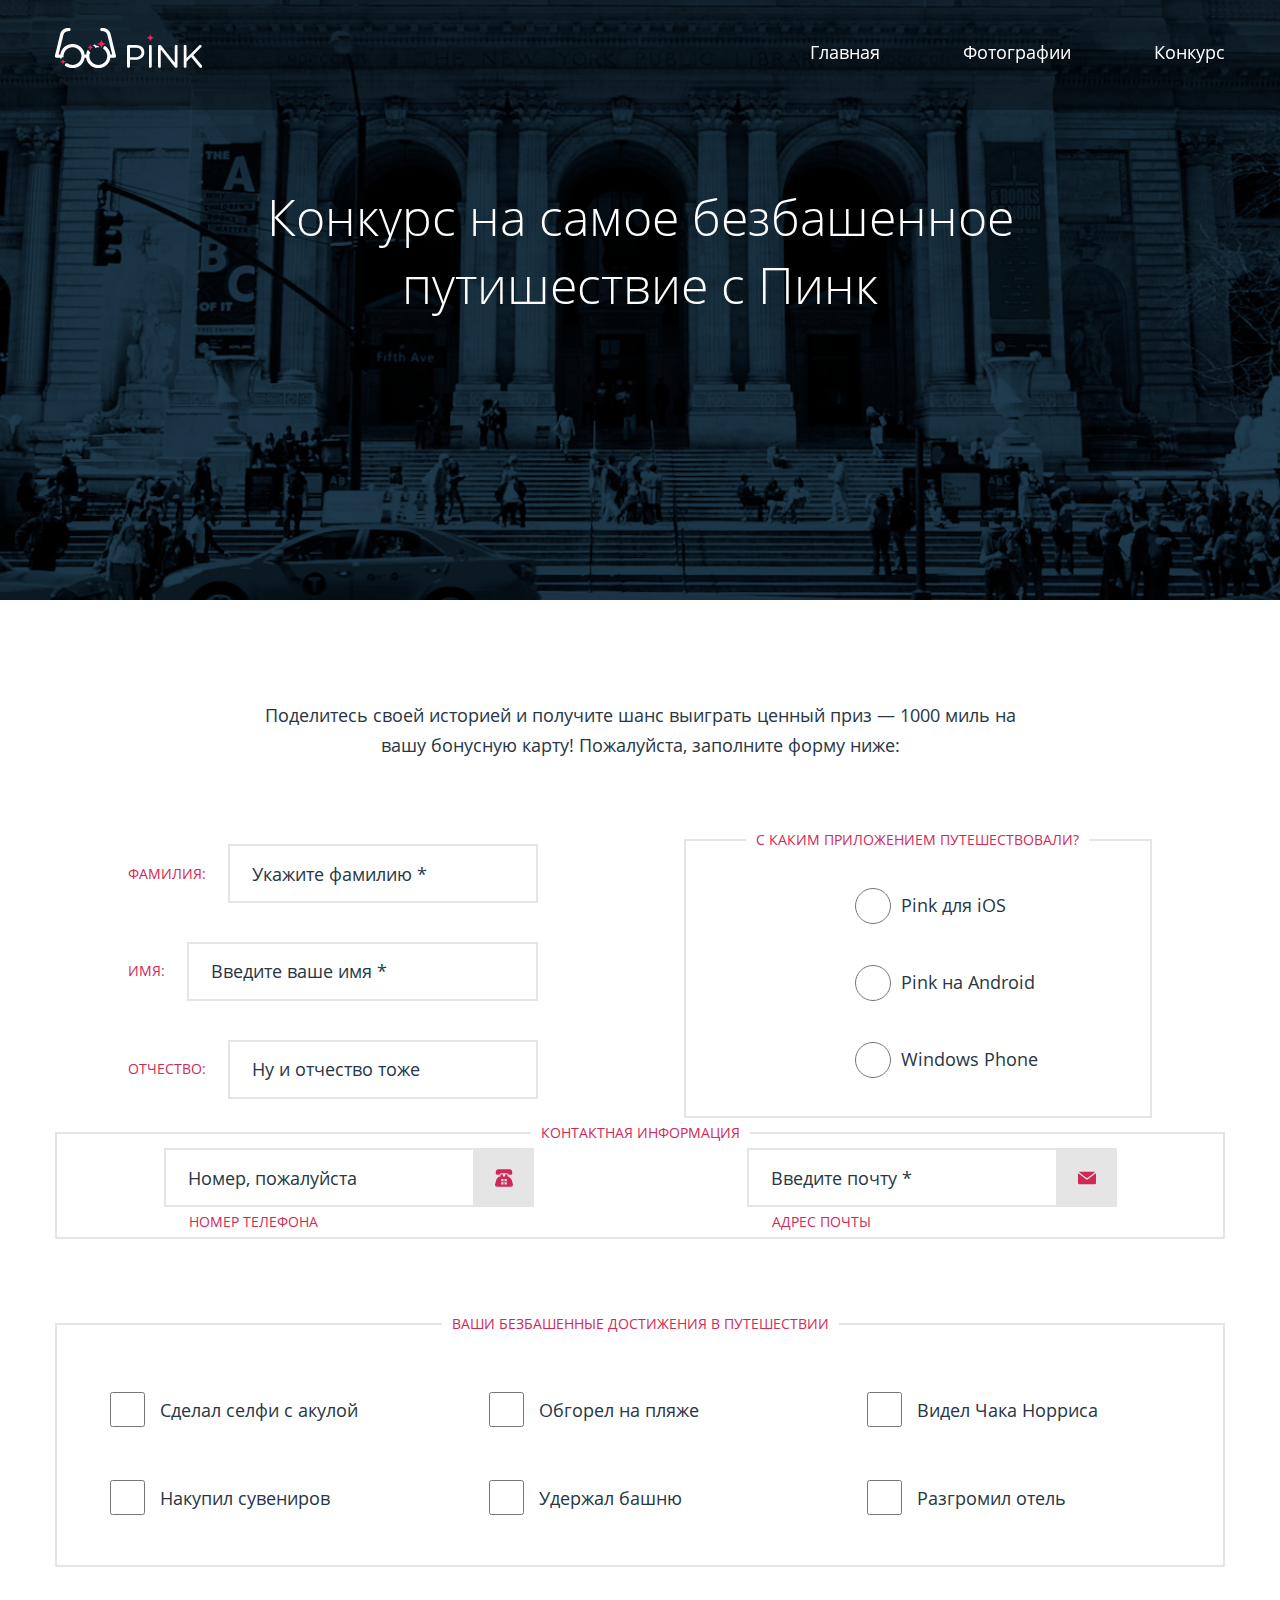
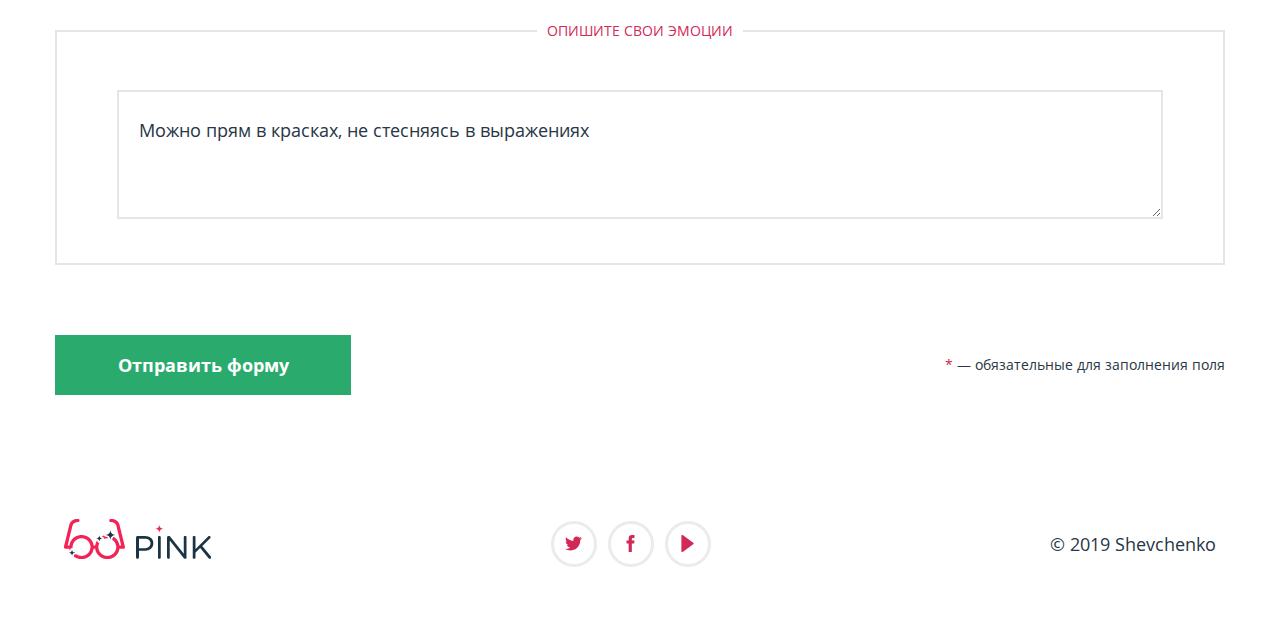
==== commit bc2acba5: "15.01 15:50" ====
--- a/form.html
+++ b/form.html
@@ -69,7 +69,7 @@
                        
                     </div> 
                     <fieldset class="form__contact">
-                       <legend class="field-title">Контактная информация</legend>
+                       <legend class="field-title field-contact">Контактная информация</legend>
                        <div class="form__contact-inner">
                         <div class="form__contact-element">
                             <div class="input-box">
@@ -123,29 +123,30 @@
                             </div>
                             <div class="action__element">
                                     <input class="action__check" type="checkbox" name="beach" id="beach">
-                                    <label class="action__txt" for="beach">Сделал селфи с акулой</label>
+                                    <label class="action__txt" for="beach">Обгорел на пляже</label>
                             </div>
                             <div class="action__element">
                                     <input class="action__check"  type="checkbox" name="norris" id="norris">
-                                    <label class="action__txt" for="norris">Сделал селфи с акулой</label>
+                                    <label class="action__txt" for="norris">Видел Чака Норриса
+                                    </label>
                             </div>
                             <div class="action__element">
                                     <input class="action__check" type="checkbox" name="present" id="present">
-                                    <label class="action__txt" for="present">Сделал селфи с акулой</label>
+                                    <label class="action__txt" for="present">Накупил сувениров</label>
                             </div>
                             <div class="action__element">
                                     <input class="action__check" type="checkbox" name="tower" id="tower">
-                                    <label class="action__txt" for="tower">Сделал селфи с акулой</label>
+                                    <label class="action__txt" for="tower">Удержал башню</label>
                             </div>
                             <div class="action__element">
                                     <input class="action__check" type="checkbox" name="hotel" id="hotel">
-                                    <label class="action__txt" for="hotel">Сделал селфи с акулой</label>
+                                    <label class="action__txt" for="hotel">Разгромил отель</label>
                             </div>
                         </div>
                     </fieldset>
 
                     <fieldset class="emotions">
-                        <legend class="field-title">Опишите свои эмоции</legend>
+                        <legend class="field-title emotions__title">Опишите свои эмоции</legend>
                         <div class="emotions__inner">
                             <textarea class="emotions__area" name="emotions" id="emotions" placeholder="Можно прям в красках, не стесняясь в выражениях"></textarea>
                         </div>
@@ -159,8 +160,8 @@
             </div>
             </section>
 
-            <footer class="footer">
-                    <div class="footer__container">
+            <footer class="footer footer-form">
+                    <div class="footer__container form__footer-container">
                            <div class="footer__left">
                                    <img class="logo" src="./images/footer-logo.png" alt=""> 
                            </div>
--- a/css/main.css
+++ b/css/main.css
@@ -1 +1 @@
-*{-webkit-box-sizing:border-box;box-sizing:border-box}html{font-size:10px}body{font-size:1.6rem}.container{width:1200px;margin:0 auto;padding:0 15px}@media (min-width:320px){.container{width:100%}}@media (min-width:576px){.container{width:540px}}@media (min-width:768px){.container{width:720px}}@media (min-width:992px){.container{width:960px}}@media (min-width:1260px){.container{width:1200px}}@font-face{font-family:OpenSans-Bold;src:url(../fontsPj/OpenSans-Bold.ttf)}@font-face{font-family:OpenSans-Light;src:url(../fontsPj/OpenSans-Light.ttf)}@font-face{font-family:OpenSans-Regular;src:url(../fontsPj/OpenSans-Regular.ttf)}.header{position:fixed;top:0;left:0;width:100%;background-color:rgba(0,0,0,.3);z-index:100}.header--bg{background-color:#283645;border-bottom:4px solid #000;-webkit-transition:all .5s;transition:all .5s}@media (max-width:576px){.header .header__container{height:70px}}.header__container{display:-webkit-box;display:-ms-flexbox;display:flex;-webkit-box-pack:justify;-ms-flex-pack:justify;justify-content:space-between;-webkit-box-align:center;-ms-flex-align:center;align-items:center;margin:0 auto;height:110px;padding:0 15px}@media (min-width:576px){.header .header__container{width:540px}}@media (min-width:768px){.header .header__container{width:85%}}@media (min-width:992px){.header .header__container{width:960px}}@media (min-width:1260px){.header .header__container{width:1200px}}.header__left{width:147px;height:40px;margin-bottom:15px}.header__nav{display:-webkit-box;display:-ms-flexbox;display:flex;position:fixed;top:70px;left:0;height:210px;width:100%;-webkit-box-orient:vertical;-webkit-box-direction:normal;-ms-flex-direction:column;flex-direction:column;-webkit-box-align:center;-ms-flex-align:center;align-items:center;-ms-flex-pack:distribute;justify-content:space-around;-webkit-transition:all .5s;transition:all .5s;-webkit-transform:translateX(100%);transform:translateX(100%)}.header__nav--active{-webkit-transform:translate(0);transform:translate(0);background-color:#283645}@media (min-width:768px){.header .header__nav{position:relative;top:0;left:0;-webkit-box-orient:horizontal;-webkit-box-direction:normal;-ms-flex-direction:row;flex-direction:row;height:100%;-webkit-transform:translate(0);transform:translate(0)}}.header__nav-link{display:-webkit-box;display:-ms-flexbox;display:flex;-webkit-box-align:center;-ms-flex-align:center;align-items:center;padding-bottom:5px;border-bottom:2px solid transparent;margin-left:83px;font-family:OpenSans-Regular,sans-serif;font-size:18px;color:#fff}.header__nav-link:hover{color:#d22856}.header__nav-link:focus{border-color:#fff}.header__nav-link:active{opacity:.3}@media (max-width:992px){.header .header__nav-link{margin-left:50px}}@media (max-width:768px){.header .header__nav-link{display:-webkit-box;display:-ms-flexbox;display:flex;-webkit-box-align:center;-ms-flex-align:center;align-items:center;-webkit-box-pack:center;-ms-flex-pack:center;justify-content:center;width:100%;height:100%;margin:0;border-bottom:1px solid #000}.header .header__nav-link:last-child{border-bottom:none}}.header__burger{width:35px;height:28px;display:-webkit-box;display:-ms-flexbox;display:flex;-webkit-box-orient:vertical;-webkit-box-direction:normal;-ms-flex-direction:column;flex-direction:column;-webkit-box-pack:justify;-ms-flex-pack:justify;justify-content:space-between;-webkit-box-align:center;-ms-flex-align:center;align-items:center;cursor:pointer;-webkit-transition:all .3s;transition:all .3s;-webkit-transform:rotateZ(180deg);transform:rotateZ(180deg)}@media (min-width:768px){.header .header__burger{display:none}}.header__burger div{width:100%;height:3px;background-color:#fff;-webkit-transition:all .5s;transition:all .5s}.header__burger:active{opacity:.3}.header__burger--active div:first-child{-webkit-transform:rotateZ(-45deg);transform:rotateZ(-45deg);-webkit-transform-origin:right;transform-origin:right}.header__burger--active div:nth-child(2){opacity:0}.header__burger--active div:last-child{-webkit-transform:rotateZ(45deg);transform:rotateZ(45deg);-webkit-transform-origin:right;transform-origin:right}.logo{width:100%}.logo:hover{cursor:pointer}.logo:active{opacity:.3}.intro{background:url(../images/intro.png) no-repeat;background-size:100% 100%;background-position:center;position:relative}.intro__left{display:-webkit-box;display:-ms-flexbox;display:flex;-webkit-box-orient:vertical;-webkit-box-direction:normal;-ms-flex-direction:column;flex-direction:column;-webkit-box-pack:start;-ms-flex-pack:start;justify-content:flex-start;-webkit-box-align:start;-ms-flex-align:start;align-items:flex-start;color:#fff;font-family:OpenSans-Light,sans-serif}.intro__title{width:275px;text-transform:uppercase;font-size:50px;margin-bottom:63px;text-align:center;line-height:normal}@media (max-width:992px){.intro .intro__title{font-size:40px}}.intro__os{display:-webkit-box;display:-ms-flexbox;display:flex;-webkit-box-pack:start;-ms-flex-pack:start;justify-content:flex-start;-webkit-box-align:center;-ms-flex-align:center;align-items:center;padding-left:31px;margin-bottom:61px}.intro__subtitle{width:294px;line-height:1.33;letter-spacing:normal;text-align:center}@media (max-width:992px){.intro .intro__subtitle{font-size:18px;width:300px}}.intro__container{padding-top:209px;padding-bottom:100px;display:-webkit-box;display:-ms-flexbox;display:flex;-webkit-box-pack:start;-ms-flex-pack:start;justify-content:flex-start;background:url(../images/hand.png) no-repeat;background-position:bottom}@media (max-width:992px){.intro .intro__container{background:url(../images/hand-tablet.png) no-repeat;background-position:bottom;background-size:100%}}@media (max-width:768px){.intro .intro__container{background:url(../images/hand-tablet.png) no-repeat;background-position:right bottom;background-size:100%}.intro .intro__left{display:none}}@media (max-width:576px){.intro .intro__container{background:url(../images/hand-mobile.png) no-repeat;background-position:20px 175px;background-size:400px 400px}}@media (max-width:320px){.intro .intro__container{background-position:20px 260px;background-size:300px 300px}}.intro .btn{width:300px;height:56px;border:2px solid #fff;border-radius:35px;background-color:transparent;color:#fff;font-family:OpenSans-Bold,sans-serif;font-size:21px;line-height:.86;letter-spacing:normal;text-align:center;margin-bottom:67px;outline:0;cursor:pointer}.intro .btn:hover{background-color:#fff;color:#d22856}.intro .btn:active{opacity:.3}.intro .icons{width:47px;height:50px;margin-right:34px}.intro .apple{fill:#fff;height:56px}.intro .android{width:43px;height:47px}.intro .windows{width:44px;height:41px}@media (max-width:1260px){.intro .intro{background:url(../images/intro-tablet.png) no-repeat;background-size:100% 100%}}@media (max-width:768px){.intro .intro{background:url(../images/intro-mobile.png) no-repeat;background-size:100% 100%}}@media (max-width:576px){.intro .intro__left{display:none}}.intro__down{background-color:#283645;display:none}@media (max-width:768px){.intro .intro__down{background-color:#283645;display:-webkit-box;display:-ms-flexbox;display:flex;-webkit-box-orient:vertical;-webkit-box-direction:normal;-ms-flex-direction:column;flex-direction:column;-webkit-box-pack:start;-ms-flex-pack:start;justify-content:flex-start;-webkit-box-align:center;-ms-flex-align:center;align-items:center;color:#fff;font-family:OpenSans-Light,sans-serif}.intro .intro__container{height:550px}}.intro .btn-down{margin:26px 0}.intro .os-down{margin-bottom:26px}.intro .el-down{margin-bottom:26px}.iphones{position:relative;background-image:url(../images/info-bg.png);background-repeat:no-repeat;background-size:cover;background-position:left 100px}.iphones__title{margin:0 auto;text-align:center;font-size:50px;font-family:OpenSans-Light;color:#283645;line-height:normal;letter-spacing:normal;margin-bottom:75px}.iphones__info{width:100%;display:-webkit-box;display:-ms-flexbox;display:flex;-webkit-box-pack:justify;-ms-flex-pack:justify;justify-content:space-between;-webkit-box-orient:horizontal;-webkit-box-direction:normal;-ms-flex-direction:row;flex-direction:row}.iphones__info-tablet{display:none}.container__iphones{margin-top:30px}.phones{display:-webkit-box;display:-ms-flexbox;display:flex;-webkit-box-orient:vertical;-webkit-box-direction:normal;-ms-flex-direction:column;flex-direction:column;-webkit-box-pack:start;-ms-flex-pack:start;justify-content:flex-start;-webkit-box-align:start;-ms-flex-align:start;align-items:flex-start}.phones__main{width:230px;margin-top:-50px;text-align:center}.phones__title{font-size:30px;font-family:OpenSans-Bold;margin-bottom:20px}.phones__subtitle{font-size:18px;font-family:OpenSans-Regular,sans-serif;color:#283645;line-height:1.67;letter-spacing:normal}.phones__img{width:220px}@media (max-width:768px){.phones__title{font-size:18px}.phones__subtitle{font-size:14px}}.time{display:-webkit-box;display:-ms-flexbox;display:flex;-webkit-box-pack:center;-ms-flex-pack:center;justify-content:center;-webkit-box-align:center;-ms-flex-align:center;align-items:center;margin-top:73px;padding-bottom:63px}.time__img{width:300px;height:auto;margin-right:80px}.time__main{text-align:left;width:525px}.time__title{margin-bottom:23px;font-size:30px;color:#000;font-family:OpenSans-Bold,sans-serif}.time__subtitle{margin-bottom:27px;font-size:18px;line-height:30px;color:#283645;font-family:OpenSans-Regular,sans-serif}.time__link{text-decoration:underline;color:#d22856;font-size:18px;line-height:30px;font-family:OpenSans-Regular,sans-serif}.time__link:active{opacity:.3}@media (max-width:992px){.iphones__title{font-size:40px}}@media (max-width:768px){.iphones__title{font-size:35px}}@media (max-width:576px){.iphones__title{font-size:30px}}@media (max-width:768px){.phones__img-first,.phones__img-second{display:none}.container__iphones{width:100%}}@media (max-width:768px){.time{display:none}}@media (max-width:768px){.iphones__info{display:none}.iphones__info-tablet{display:-webkit-box;display:-ms-flexbox;display:flex;-webkit-box-pack:justify;-ms-flex-pack:justify;justify-content:space-between}.phones__right{display:-webkit-box;display:-ms-flexbox;display:flex;-webkit-box-orient:vertical;-webkit-box-direction:normal;-ms-flex-direction:column;flex-direction:column;-webkit-box-pack:justify;-ms-flex-pack:justify;justify-content:space-between}.phones__main{width:293px;margin-top:0;margin-bottom:50px;text-align:left}.phone__img{width:45%;background:url(../images/phones-tablet.png) no-repeat;background-size:contain}}@media (max-width:576px){.iphones__info-tablet{-webkit-box-orient:vertical;-webkit-box-direction:reverse;-ms-flex-direction:column-reverse;flex-direction:column-reverse;-webkit-box-align:center;-ms-flex-align:center;align-items:center}.phones__main{text-align:center}.phone__img{height:300px;background:url(../images/phones-tablet.png) no-repeat;background-size:contain;background-position:center}}.people{display:-webkit-box;display:-ms-flexbox;display:flex;-webkit-box-orient:vertical;-webkit-box-direction:normal;-ms-flex-direction:column;flex-direction:column;-webkit-box-pack:start;-ms-flex-pack:start;justify-content:flex-start;-webkit-box-align:center;-ms-flex-align:center;align-items:center}.people__container{display:-webkit-box;display:-ms-flexbox;display:flex;-webkit-box-orient:vertical;-webkit-box-direction:normal;-ms-flex-direction:column;flex-direction:column;-webkit-box-pack:start;-ms-flex-pack:start;justify-content:flex-start;-webkit-box-align:center;-ms-flex-align:center;align-items:center}.people__global{display:-webkit-box;display:-ms-flexbox;display:flex;-webkit-box-pack:justify;-ms-flex-pack:justify;justify-content:space-between;-webkit-box-align:center;-ms-flex-align:center;align-items:center;width:100%}.people__img{width:79px;margin-top:72px;margin-bottom:58px;fill:#efefef}.people__info{max-width:670px;font-family:OpenSans-Regular,sans-serif;font-size:18px;text-align:center;line-height:30px;color:#283645}.people__change{width:100%;display:-webkit-box;display:-ms-flexbox;display:flex;-webkit-box-pack:center;-ms-flex-pack:center;justify-content:center;-webkit-box-align:center;-ms-flex-align:center;align-items:center}.people__toggle{max-width:70%;display:-webkit-box;display:-ms-flexbox;display:flex;-webkit-box-pack:center;-ms-flex-pack:center;justify-content:center;-webkit-box-align:center;-ms-flex-align:center;align-items:center;margin-bottom:44px}.people__inner{display:-webkit-box;display:-ms-flexbox;display:flex;-webkit-box-orient:vertical;-webkit-box-direction:normal;-ms-flex-direction:column;flex-direction:column;-webkit-box-pack:center;-ms-flex-pack:center;justify-content:center;-webkit-box-align:center;-ms-flex-align:center;align-items:center;margin-bottom:43px;outline:0}.people__slider{display:-webkit-box;display:-ms-flexbox;display:flex;-webkit-box-orient:vertical;-webkit-box-direction:normal;-ms-flex-direction:column;flex-direction:column;-webkit-box-pack:center;-ms-flex-pack:center;justify-content:center;-webkit-box-align:center;-ms-flex-align:center;align-items:center}.people__arrow{width:100%;height:41px;margin-bottom:70px;fill:#283645;-webkit-transition:all .5s;transition:all .5s;fill:#e5e5e5;cursor:pointer}.people__arrow:hover{fill:#d22856}.people__arrow:active{opacity:.3}.people__main{text-align:center;margin-top:44px}.people__title{font-size:24px;line-height:30px;font-family:OpenSans-Bold,sans-serif;color:#000}.people__subtitle{font-size:18px;line-height:30px;font-family:OpenSans-Regular,sans-serif;color:#283645}.people__controls{width:90px;display:-webkit-box;display:-ms-flexbox;display:flex;-webkit-box-pack:justify;-ms-flex-pack:justify;justify-content:space-between}.control{width:6px;height:6px;border-radius:50%;background-color:#e5e5e5}@media (min-width:992px){.people__controls{display:none}}@media (max-width:992px){.people__arrow{display:none}.people__container{width:100%}.people__toggle{-webkit-box-pack:center;-ms-flex-pack:center;justify-content:center}}.slick-dots{width:100px;display:-webkit-box;display:-ms-flexbox;display:flex;-ms-flex-pack:distribute;justify-content:space-around;-webkit-box-align:center;-ms-flex-align:center;align-items:center;border-color:#000}.slick-dots li button::before{content:"";width:6px;height:6px;background-color:#000;border-radius:50%}.price{padding-top:157px;background-image:url(../images/info-bg.png);background-repeat:no-repeat;background-size:cover}.price__container{display:-webkit-box;display:-ms-flexbox;display:flex;-webkit-box-orient:vertical;-webkit-box-direction:normal;-ms-flex-direction:column;flex-direction:column;-webkit-box-pack:center;-ms-flex-pack:center;justify-content:center;-webkit-box-align:center;-ms-flex-align:center;align-items:center}.price__rows{display:-webkit-box;display:-ms-flexbox;display:flex;width:100%;height:59px;background-color:#000}.price__title{width:100%;height:94px;display:-webkit-box;display:-ms-flexbox;display:flex;-webkit-box-pack:end;-ms-flex-pack:end;justify-content:flex-end;color:#fff;text-transform:uppercase}.price__colls{width:25%;border:1px solid #e5e5e5;background-color:#f2f2f2;display:-webkit-box;display:-ms-flexbox;display:flex;-webkit-box-pack:center;-ms-flex-pack:center;justify-content:center;-webkit-box-align:center;-ms-flex-align:center;align-items:center;color:#283645;font-family:OpenSans-Regular,sans-serif;font-size:18px;background-color:#fff}.price__colls:first-child{-webkit-box-pack:start;-ms-flex-pack:start;justify-content:flex-start}.price__main{width:25%;background-color:#283645;border-right:1px solid #e5e5e5;display:-webkit-box;display:-ms-flexbox;display:flex;-webkit-box-orient:vertical;-webkit-box-direction:normal;-ms-flex-direction:column;flex-direction:column;-webkit-box-pack:center;-ms-flex-pack:center;justify-content:center;-webkit-box-align:center;-ms-flex-align:center;align-items:center;position:relative}.price__main:last-child{border-right:none}.price__main:first-child{display:none}.price__rows:last-child{margin-bottom:100px}.price__img{width:31px}@media (max-width:768px){.price__img{width:25px}}.main-title{font-family:OpenSans-Bold,sans-serif;font-size:18px;line-height:1.67}.main-subtitle{font-family:OpenSans-Light,sans-serif;font-size:24px;line-height:1.25;text-align:center}.main-img{position:absolute;top:0;left:0;width:73px}@media (max-width:992px){.main-img{width:50px}}@media (max-width:576px){.main-img{width:35px}}.txt{margin-left:23px}@media (max-width:768px){.txt{margin-left:10px;font-size:16px}.main-title{font-family:OpenSans-Bold,sans-serif;font-size:12px;line-height:1.67}.main-subtitle{font-family:OpenSans-Light,sans-serif;font-size:16px;line-height:1.25;text-align:center}}@media (max-width:576px){.txt{font-size:9px;margin-left:5px}}.contact{margin-top:75px;margin-bottom:30px}.contact__container{display:-webkit-box;display:-ms-flexbox;display:flex;-webkit-box-pack:center;-ms-flex-pack:center;justify-content:center;-webkit-box-align:center;-ms-flex-align:center;align-items:center;-webkit-box-orient:vertical;-webkit-box-direction:normal;-ms-flex-direction:column;flex-direction:column}.contact__title{width:470px;font-family:OpenSans-Light,sans-serif;font-size:50px;color:#283645;line-height:normal;letter-spacing:normal;text-align:center;margin-bottom:65px}.contact__info{width:100%;display:-webkit-box;display:-ms-flexbox;display:flex;-webkit-box-pack:justify;-ms-flex-pack:justify;justify-content:space-between}.about{text-align:center}.about__title{font-family:OpenSans-Bold,sans-serif;font-size:18px;color:#283645;margin-bottom:20px}.about__link{color:#d22856;font-family:OpenSans-Light,sans-serif;font-size:24px}.about__link:active{opacity:.3}@media (max-width:992px){.contact__title{font-size:40px}}@media (max-width:660px){.contact__title{width:230px;font-size:24px}}@media (max-width:992px){.contact__container{width:100%}}@media (max-width:768px){.contact__info{-webkit-box-orient:vertical;-webkit-box-direction:normal;-ms-flex-direction:column;flex-direction:column;-webkit-box-pack:justify;-ms-flex-pack:justify;justify-content:space-between;height:200px}.about__title{margin-bottom:5px}}.map{height:522px;background-image:url(../images/map.png);background-repeat:no-repeat;background-size:cover;background-position:100% 50%}@media (max-width:992px){.map{background-position:100% 70%;margin-top:-100px}}@media (min-width:768px){.map{margin-top:-70px}}@media (min-width:992px){.map{margin-top:0}}@media (max-width:660px){.map{margin-top:-188px}}@media (max-width:576px){.map{background-position:center}}.footer__container{display:-webkit-box;display:-ms-flexbox;display:flex;-webkit-box-pack:justify;-ms-flex-pack:justify;justify-content:space-between;-webkit-box-align:center;-ms-flex-align:center;align-items:center;margin:0 auto;height:197px;width:1200px}.footer__left{width:147px;height:40px;margin-bottom:10px}.footer__center{width:160px;display:-webkit-box;display:-ms-flexbox;display:flex;-webkit-box-pack:justify;-ms-flex-pack:justify;justify-content:space-between}.footer__right{font-family:OpenSans-Regular,sans-serif;font-size:18px;line-height:1;color:#283645}@media (max-width:576px){.footer__rigth{font-size:14px}}.social{width:46px;height:46px;border-radius:50%;border:3px solid rgba(40,54,69,.1);display:-webkit-box;display:-ms-flexbox;display:flex;-webkit-box-pack:center;-ms-flex-pack:center;justify-content:center;-webkit-box-align:center;-ms-flex-align:center;align-items:center}.social__icons{width:17px;height:auto;fill:#d22856}.social:hover{border-color:#000}.social:active{opacity:.3}@media (min-width:320px){.footer__container{width:90%}}@media (max-width:576px){.footer{display:none}}.intro-form{display:-webkit-box;display:-ms-flexbox;display:flex;-webkit-box-pack:center;-ms-flex-pack:center;justify-content:center;-webkit-box-align:start;-ms-flex-align:start;align-items:flex-start;height:100vh;position:relative}.intro-form__title{max-width:750px;margin-top:183px;font-family:OpenSans-Light,sans-serif;font-size:50px;text-align:center;color:#fff;line-height:normal;letter-spacing:normal}.form-main{background-color:#fff;margin-top:-300px;position:relative;z-index:2}.form-main__container{background-color:#fff;position:relative;z-index:1}.form-main__title{max-width:752px;font-family:OpenSans-Regular,sans-serif;font-size:18px;text-align:center;line-height:30px;letter-spacing:normal;color:#283645;margin-top:100px;margin-bottom:65px}.form-main__inner{width:100%;display:-webkit-box;display:-ms-flexbox;display:flex;-webkit-box-orient:vertical;-webkit-box-direction:normal;-ms-flex-direction:column;flex-direction:column;-webkit-box-align:center;-ms-flex-align:center;align-items:center}.form{width:100%}.form__name{width:100%;display:-webkit-box;display:-ms-flexbox;display:flex;-ms-flex-pack:distribute;justify-content:space-around}.form__name-left{width:35%;display:-webkit-box;display:-ms-flexbox;display:flex;-webkit-box-orient:vertical;-webkit-box-direction:normal;-ms-flex-direction:column;flex-direction:column;-ms-flex-pack:distribute;justify-content:space-around;-webkit-box-align:center;-ms-flex-align:center;align-items:center}.form__name-right{display:-webkit-box;display:-ms-flexbox;display:flex;-webkit-box-pack:center;-ms-flex-pack:center;justify-content:center;-webkit-box-align:center;-ms-flex-align:center;align-items:center;border:2px solid #e5e5e5;width:40%}.form__name-el{width:100%;display:-webkit-box;display:-ms-flexbox;display:flex;-webkit-box-pack:start;-ms-flex-pack:start;justify-content:flex-start;-webkit-box-align:center;-ms-flex-align:center;align-items:center}.form__name-title{margin-right:22px;font-family:OpenSans-Regular,sans-serif;font-size:14px;line-height:30px;color:#d22856;text-transform:uppercase;cursor:pointer}.input-text{width:336px;height:59px;padding-left:22px;font-family:OpenSans-Regular,sans-serif;font-size:18px;line-height:30px;color:#283645;border:2px solid #e5e5e5;cursor:pointer}.input-text:nth-child(2){width:376px}.field-title{text-transform:uppercase;font-size:14px;font-family:OpenSans-Regular,sans-serif;color:#d22856;line-height:30px;margin:0 auto;padding:0 10px}.input-radio{outline:0;width:36px;height:36px;margin-right:10px;cursor:pointer}.field{width:200px;display:-webkit-box;display:-ms-flexbox;display:flex;-webkit-box-orient:vertical;-webkit-box-direction:normal;-ms-flex-direction:column;flex-direction:column;-webkit-box-pack:start;-ms-flex-pack:start;justify-content:flex-start;-webkit-box-align:start;-ms-flex-align:start;align-items:flex-start;margin-left:65px;margin-top:30px}.field__el{display:-webkit-box;display:-ms-flexbox;display:flex;-webkit-box-align:center;-ms-flex-align:center;align-items:center;margin-bottom:38px;font-size:18px;font-family:OpenSans-Regular,sans-serif;color:#283645;line-height:30px;cursor:pointer}.form__contact{width:100%;border:2px solid #e5e5e5;margin-bottom:70px}.form__contact-inner{display:-webkit-box;display:-ms-flexbox;display:flex;-ms-flex-pack:distribute;justify-content:space-around;-webkit-box-align:center;-ms-flex-align:center;align-items:center}.form__contact-main{margin:0 auto;padding:0 15px;font-family:OpenSans-Regular,sans-serif;font-size:14px;color:#d22856;line-height:30px}.form__contact-btn{display:-webkit-box;display:-ms-flexbox;display:flex;-webkit-box-pack:center;-ms-flex-pack:center;justify-content:center;-webkit-box-align:center;-ms-flex-align:center;align-items:center;width:59px;height:59px;background-color:#e5e5e5;border:none;cursor:pointer}.form__contact-element{display:-webkit-box;display:-ms-flexbox;display:flex;-webkit-box-orient:vertical;-webkit-box-direction:normal;-ms-flex-direction:column;flex-direction:column}.form__contact-img{width:18px;height:18px;fill:#d22856}.form__contact-input-text{width:311px;height:59px;padding-left:22px;font-family:OpenSans-Regular,sans-serif;font-size:18px;line-height:30px;color:#283645;border:2px solid #e5e5e5;cursor:pointer}.form__contact-title{margin-left:25px;font-family:OpenSans-Regular,sans-serif;font-size:14px;line-height:30px;color:#d22856;text-transform:uppercase;cursor:pointer}.input-box{display:-webkit-box;display:-ms-flexbox;display:flex}input::-webkit-input-placeholder{color:#283645}input:-ms-input-placeholder{color:#283645}input::-ms-input-placeholder{color:#283645}input::placeholder{color:#283645}.action{border:2px solid #e5e5e5;margin-bottom:49px}.action__inner{display:-webkit-box;display:-ms-flexbox;display:flex;-ms-flex-wrap:wrap;flex-wrap:wrap;-ms-flex-pack:distribute;justify-content:space-around;-webkit-box-align:center;-ms-flex-align:center;align-items:center;padding-top:50px}.action__element{width:30%;display:-webkit-box;display:-ms-flexbox;display:flex;-webkit-box-pack:center;-ms-flex-pack:center;justify-content:center;-webkit-box-align:center;-ms-flex-align:center;align-items:center;margin-bottom:47px}.action__check{margin-right:15px;width:35px;height:35px;border:none;cursor:pointer}.action__txt{font-size:18px;line-height:30px;font-family:OpenSans-Regular,sans-serif;color:#283645;cursor:pointer}.emotions{border:2px solid #e5e5e5;margin-bottom:70px}.emotions__inner{display:-webkit-box;display:-ms-flexbox;display:flex;-webkit-box-pack:center;-ms-flex-pack:center;justify-content:center;-webkit-box-align:center;-ms-flex-align:center;align-items:center;padding:44px 60px}.emotions__area{width:100%;height:124px;border:2px solid #e5e5e5;padding-left:20px;padding-top:23px}.emotions__area::-webkit-input-placeholder{color:#283645;font-family:OpenSans-Regular,sans-serif;font-size:18px;line-height:30px}.emotions__area:-ms-input-placeholder{color:#283645;font-family:OpenSans-Regular,sans-serif;font-size:18px;line-height:30px}.emotions__area::-ms-input-placeholder{color:#283645;font-family:OpenSans-Regular,sans-serif;font-size:18px;line-height:30px}.emotions__area::placeholder{color:#283645;font-family:OpenSans-Regular,sans-serif;font-size:18px;line-height:30px}.down{display:-webkit-box;display:-ms-flexbox;display:flex;-webkit-box-pack:justify;-ms-flex-pack:justify;justify-content:space-between;-webkit-box-align:center;-ms-flex-align:center;align-items:center}.down__btn{width:296px;height:60px;font-family:OpenSans-Bold,sans-serif;font-size:18px;text-align:center;line-height:30px;color:#fff;background-color:#2aab6d;border:none}.down__subtitle{color:#283645;font-size:14px;font-family:OpenSans-Regular,sans-serif;line-height:30px}.color{color:#d22856}+*{-webkit-box-sizing:border-box;box-sizing:border-box}html{font-size:10px}body{font-size:1.6rem}.container{width:1200px;margin:0 auto;padding:0 15px}@media (min-width:320px){.container{width:100%}}@media (min-width:576px){.container{width:540px}}@media (min-width:768px){.container{width:720px}}@media (min-width:992px){.container{width:960px}}@media (min-width:1260px){.container{width:1200px}}@font-face{font-family:OpenSans-Bold;src:url(../fontsPj/OpenSans-Bold.ttf)}@font-face{font-family:OpenSans-Light;src:url(../fontsPj/OpenSans-Light.ttf)}@font-face{font-family:OpenSans-Regular;src:url(../fontsPj/OpenSans-Regular.ttf)}.header{position:fixed;top:0;left:0;width:100%;background-color:rgba(0,0,0,.3);z-index:100}.header--bg{background-color:#283645;border-bottom:4px solid #000;-webkit-transition:all .5s;transition:all .5s}@media (max-width:576px){.header .header__container{height:70px}}.header__container{display:-webkit-box;display:-ms-flexbox;display:flex;-webkit-box-pack:justify;-ms-flex-pack:justify;justify-content:space-between;-webkit-box-align:center;-ms-flex-align:center;align-items:center;margin:0 auto;height:110px;padding:0 15px}@media (min-width:576px){.header .header__container{width:540px}}@media (min-width:768px){.header .header__container{width:85%}}@media (min-width:992px){.header .header__container{width:960px}}@media (min-width:1260px){.header .header__container{width:1200px}}.header__left{width:147px;height:40px;margin-bottom:15px}.header__nav{display:-webkit-box;display:-ms-flexbox;display:flex;position:fixed;top:70px;left:0;height:210px;width:100%;-webkit-box-orient:vertical;-webkit-box-direction:normal;-ms-flex-direction:column;flex-direction:column;-webkit-box-align:center;-ms-flex-align:center;align-items:center;-ms-flex-pack:distribute;justify-content:space-around;-webkit-transition:all .5s;transition:all .5s;-webkit-transform:translateX(100%);transform:translateX(100%)}.header__nav--active{-webkit-transform:translate(0);transform:translate(0);background-color:#283645}@media (min-width:768px){.header .header__nav{position:relative;top:0;left:0;-webkit-box-orient:horizontal;-webkit-box-direction:normal;-ms-flex-direction:row;flex-direction:row;height:100%;-webkit-transform:translate(0);transform:translate(0)}}.header__nav-link{display:-webkit-box;display:-ms-flexbox;display:flex;-webkit-box-align:center;-ms-flex-align:center;align-items:center;padding-bottom:5px;border-bottom:2px solid transparent;margin-left:83px;font-family:OpenSans-Regular,sans-serif;font-size:18px;color:#fff}.header__nav-link:hover{color:#d22856}.header__nav-link:focus{border-color:#fff}.header__nav-link:active{opacity:.3}@media (max-width:992px){.header .header__nav-link{margin-left:50px}}@media (max-width:768px){.header .header__nav-link{display:-webkit-box;display:-ms-flexbox;display:flex;-webkit-box-align:center;-ms-flex-align:center;align-items:center;-webkit-box-pack:center;-ms-flex-pack:center;justify-content:center;width:100%;height:100%;margin:0;border-bottom:1px solid #000}.header .header__nav-link:last-child{border-bottom:none}}.header__burger{width:35px;height:28px;display:-webkit-box;display:-ms-flexbox;display:flex;-webkit-box-orient:vertical;-webkit-box-direction:normal;-ms-flex-direction:column;flex-direction:column;-webkit-box-pack:justify;-ms-flex-pack:justify;justify-content:space-between;-webkit-box-align:center;-ms-flex-align:center;align-items:center;cursor:pointer;-webkit-transition:all .3s;transition:all .3s;-webkit-transform:rotateZ(180deg);transform:rotateZ(180deg)}@media (min-width:768px){.header .header__burger{display:none}}.header__burger div{width:100%;height:3px;background-color:#fff;-webkit-transition:all .5s;transition:all .5s}.header__burger:active{opacity:.3}.header__burger--active div:first-child{-webkit-transform:rotateZ(-45deg);transform:rotateZ(-45deg);-webkit-transform-origin:right;transform-origin:right}.header__burger--active div:nth-child(2){opacity:0}.header__burger--active div:last-child{-webkit-transform:rotateZ(45deg);transform:rotateZ(45deg);-webkit-transform-origin:right;transform-origin:right}.logo{width:100%}.logo:hover{cursor:pointer}.logo:active{opacity:.3}.intro{background:url(../images/intro.png) no-repeat;background-size:100% 100%;background-position:center;position:relative}.intro__left{display:-webkit-box;display:-ms-flexbox;display:flex;-webkit-box-orient:vertical;-webkit-box-direction:normal;-ms-flex-direction:column;flex-direction:column;-webkit-box-pack:start;-ms-flex-pack:start;justify-content:flex-start;-webkit-box-align:start;-ms-flex-align:start;align-items:flex-start;color:#fff;font-family:OpenSans-Light,sans-serif}.intro__title{width:275px;text-transform:uppercase;font-size:50px;margin-bottom:63px;text-align:center;line-height:normal}@media (max-width:992px){.intro .intro__title{font-size:40px}}.intro__os{display:-webkit-box;display:-ms-flexbox;display:flex;-webkit-box-pack:start;-ms-flex-pack:start;justify-content:flex-start;-webkit-box-align:center;-ms-flex-align:center;align-items:center;padding-left:31px;margin-bottom:61px}.intro__subtitle{width:294px;line-height:1.33;letter-spacing:normal;text-align:center}@media (max-width:992px){.intro .intro__subtitle{font-size:18px;width:300px}}.intro__container{padding-top:209px;padding-bottom:100px;display:-webkit-box;display:-ms-flexbox;display:flex;-webkit-box-pack:start;-ms-flex-pack:start;justify-content:flex-start;background:url(../images/hand.png) no-repeat;background-position:bottom}@media (max-width:992px){.intro .intro__container{background:url(../images/hand-tablet.png) no-repeat;background-position:bottom;background-size:100%}}@media (max-width:768px){.intro .intro__container{background:url(../images/hand-tablet.png) no-repeat;background-position:right bottom;background-size:100%}.intro .intro__left{display:none}}@media (max-width:576px){.intro .intro__container{background:url(../images/hand-mobile.png) no-repeat;background-position:20px 175px;background-size:400px 400px}}@media (max-width:320px){.intro .intro__container{background-position:20px 260px;background-size:300px 300px}}.intro .btn{width:300px;height:56px;border:2px solid #fff;border-radius:35px;background-color:transparent;color:#fff;font-family:OpenSans-Bold,sans-serif;font-size:21px;line-height:.86;letter-spacing:normal;text-align:center;margin-bottom:67px;outline:0;cursor:pointer}.intro .btn:hover{background-color:#fff;color:#d22856}.intro .btn:active{opacity:.3}.intro .icons{width:47px;height:50px;margin-right:34px}.intro .apple{fill:#fff;height:56px}.intro .android{width:43px;height:47px}.intro .windows{width:44px;height:41px}@media (max-width:1260px){.intro .intro{background:url(../images/intro-tablet.png) no-repeat;background-size:100% 100%}}@media (max-width:768px){.intro .intro{background:url(../images/intro-mobile.png) no-repeat;background-size:100% 100%}}@media (max-width:576px){.intro .intro__left{display:none}}.intro__down{background-color:#283645;display:none}@media (max-width:768px){.intro .intro__down{background-color:#283645;display:-webkit-box;display:-ms-flexbox;display:flex;-webkit-box-orient:vertical;-webkit-box-direction:normal;-ms-flex-direction:column;flex-direction:column;-webkit-box-pack:start;-ms-flex-pack:start;justify-content:flex-start;-webkit-box-align:center;-ms-flex-align:center;align-items:center;color:#fff;font-family:OpenSans-Light,sans-serif}.intro .intro__container{height:550px}}.intro .btn-down{margin:26px 0}.intro .os-down{margin-bottom:26px}.intro .el-down{margin-bottom:26px}.iphones{position:relative;background-image:url(../images/info-bg.png);background-repeat:no-repeat;background-size:cover;background-position:left 100px}.iphones__title{margin:0 auto;text-align:center;font-size:50px;font-family:OpenSans-Light;color:#283645;line-height:normal;letter-spacing:normal;margin-bottom:75px}.iphones__info{width:100%;display:-webkit-box;display:-ms-flexbox;display:flex;-webkit-box-pack:justify;-ms-flex-pack:justify;justify-content:space-between;-webkit-box-orient:horizontal;-webkit-box-direction:normal;-ms-flex-direction:row;flex-direction:row}.iphones__info-tablet{display:none}.container__iphones{margin-top:30px}.phones{display:-webkit-box;display:-ms-flexbox;display:flex;-webkit-box-orient:vertical;-webkit-box-direction:normal;-ms-flex-direction:column;flex-direction:column;-webkit-box-pack:start;-ms-flex-pack:start;justify-content:flex-start;-webkit-box-align:start;-ms-flex-align:start;align-items:flex-start}.phones__main{width:230px;margin-top:-50px;text-align:center}.phones__title{font-size:30px;font-family:OpenSans-Bold;margin-bottom:20px}.phones__subtitle{font-size:18px;font-family:OpenSans-Regular,sans-serif;color:#283645;line-height:1.67;letter-spacing:normal}.phones__img{width:220px}@media (max-width:768px){.phones__title{font-size:18px}.phones__subtitle{font-size:14px}}.time{display:-webkit-box;display:-ms-flexbox;display:flex;-webkit-box-pack:center;-ms-flex-pack:center;justify-content:center;-webkit-box-align:center;-ms-flex-align:center;align-items:center;margin-top:73px;padding-bottom:63px}.time__img{width:300px;height:auto;margin-right:80px}.time__main{text-align:left;width:525px}.time__title{margin-bottom:23px;font-size:30px;color:#000;font-family:OpenSans-Bold,sans-serif}.time__subtitle{margin-bottom:27px;font-size:18px;line-height:30px;color:#283645;font-family:OpenSans-Regular,sans-serif}.time__link{text-decoration:underline;color:#d22856;font-size:18px;line-height:30px;font-family:OpenSans-Regular,sans-serif}.time__link:active{opacity:.3}@media (max-width:992px){.iphones__title{font-size:40px}}@media (max-width:768px){.iphones__title{font-size:35px}}@media (max-width:576px){.iphones__title{font-size:30px}}@media (max-width:768px){.phones__img-first,.phones__img-second{display:none}.container__iphones{width:100%}}@media (max-width:768px){.time{display:none}}@media (max-width:768px){.iphones__info{display:none}.iphones__info-tablet{display:-webkit-box;display:-ms-flexbox;display:flex;-webkit-box-pack:justify;-ms-flex-pack:justify;justify-content:space-between}.phones__right{display:-webkit-box;display:-ms-flexbox;display:flex;-webkit-box-orient:vertical;-webkit-box-direction:normal;-ms-flex-direction:column;flex-direction:column;-webkit-box-pack:justify;-ms-flex-pack:justify;justify-content:space-between}.phones__main{width:293px;margin-top:0;margin-bottom:50px;text-align:left}.phone__img{width:45%;background:url(../images/phones-tablet.png) no-repeat;background-size:contain}}@media (max-width:576px){.iphones__info-tablet{-webkit-box-orient:vertical;-webkit-box-direction:reverse;-ms-flex-direction:column-reverse;flex-direction:column-reverse;-webkit-box-align:center;-ms-flex-align:center;align-items:center}.phones__main{text-align:center}.phone__img{height:300px;background:url(../images/phones-tablet.png) no-repeat;background-size:contain;background-position:center}}.people{display:-webkit-box;display:-ms-flexbox;display:flex;-webkit-box-orient:vertical;-webkit-box-direction:normal;-ms-flex-direction:column;flex-direction:column;-webkit-box-pack:start;-ms-flex-pack:start;justify-content:flex-start;-webkit-box-align:center;-ms-flex-align:center;align-items:center}.people__container{display:-webkit-box;display:-ms-flexbox;display:flex;-webkit-box-orient:vertical;-webkit-box-direction:normal;-ms-flex-direction:column;flex-direction:column;-webkit-box-pack:start;-ms-flex-pack:start;justify-content:flex-start;-webkit-box-align:center;-ms-flex-align:center;align-items:center}.people__global{display:-webkit-box;display:-ms-flexbox;display:flex;-webkit-box-pack:justify;-ms-flex-pack:justify;justify-content:space-between;-webkit-box-align:center;-ms-flex-align:center;align-items:center;width:100%}.people__img{width:79px;margin-top:72px;margin-bottom:58px;fill:#efefef}.people__info{max-width:670px;font-family:OpenSans-Regular,sans-serif;font-size:18px;text-align:center;line-height:30px;color:#283645}.people__change{width:100%;display:-webkit-box;display:-ms-flexbox;display:flex;-webkit-box-pack:center;-ms-flex-pack:center;justify-content:center;-webkit-box-align:center;-ms-flex-align:center;align-items:center}.people__toggle{max-width:70%;display:-webkit-box;display:-ms-flexbox;display:flex;-webkit-box-pack:center;-ms-flex-pack:center;justify-content:center;-webkit-box-align:center;-ms-flex-align:center;align-items:center;margin-bottom:44px}.people__inner{display:-webkit-box;display:-ms-flexbox;display:flex;-webkit-box-orient:vertical;-webkit-box-direction:normal;-ms-flex-direction:column;flex-direction:column;-webkit-box-pack:center;-ms-flex-pack:center;justify-content:center;-webkit-box-align:center;-ms-flex-align:center;align-items:center;margin-bottom:43px;outline:0}.people__slider{display:-webkit-box;display:-ms-flexbox;display:flex;-webkit-box-orient:vertical;-webkit-box-direction:normal;-ms-flex-direction:column;flex-direction:column;-webkit-box-pack:center;-ms-flex-pack:center;justify-content:center;-webkit-box-align:center;-ms-flex-align:center;align-items:center}.people__arrow{width:100%;height:41px;margin-bottom:70px;fill:#283645;-webkit-transition:all .5s;transition:all .5s;fill:#e5e5e5;cursor:pointer}.people__arrow:hover{fill:#d22856}.people__arrow:active{opacity:.3}.people__main{text-align:center;margin-top:44px}.people__title{font-size:24px;line-height:30px;font-family:OpenSans-Bold,sans-serif;color:#000}.people__subtitle{font-size:18px;line-height:30px;font-family:OpenSans-Regular,sans-serif;color:#283645}.people__controls{width:90px;display:-webkit-box;display:-ms-flexbox;display:flex;-webkit-box-pack:justify;-ms-flex-pack:justify;justify-content:space-between}.control{width:6px;height:6px;border-radius:50%;background-color:#e5e5e5}@media (min-width:992px){.people__controls{display:none}}@media (max-width:992px){.people__arrow{display:none}.people__container{width:100%}.people__toggle{-webkit-box-pack:center;-ms-flex-pack:center;justify-content:center}}.slick-dots{width:100px;display:-webkit-box;display:-ms-flexbox;display:flex;-ms-flex-pack:distribute;justify-content:space-around;-webkit-box-align:center;-ms-flex-align:center;align-items:center;border-color:#000}.slick-dots li button::before{content:"";width:6px;height:6px;background-color:#000;border-radius:50%}.price{padding-top:157px;background-image:url(../images/info-bg.png);background-repeat:no-repeat;background-size:cover}.price__container{display:-webkit-box;display:-ms-flexbox;display:flex;-webkit-box-orient:vertical;-webkit-box-direction:normal;-ms-flex-direction:column;flex-direction:column;-webkit-box-pack:center;-ms-flex-pack:center;justify-content:center;-webkit-box-align:center;-ms-flex-align:center;align-items:center}.price__rows{display:-webkit-box;display:-ms-flexbox;display:flex;width:100%;height:59px;background-color:#000}.price__title{width:100%;height:94px;display:-webkit-box;display:-ms-flexbox;display:flex;-webkit-box-pack:end;-ms-flex-pack:end;justify-content:flex-end;color:#fff;text-transform:uppercase}.price__colls{width:25%;border:1px solid #e5e5e5;background-color:#f2f2f2;display:-webkit-box;display:-ms-flexbox;display:flex;-webkit-box-pack:center;-ms-flex-pack:center;justify-content:center;-webkit-box-align:center;-ms-flex-align:center;align-items:center;color:#283645;font-family:OpenSans-Regular,sans-serif;font-size:18px;background-color:#fff}.price__colls:first-child{-webkit-box-pack:start;-ms-flex-pack:start;justify-content:flex-start}.price__main{width:25%;background-color:#283645;border-right:1px solid #e5e5e5;display:-webkit-box;display:-ms-flexbox;display:flex;-webkit-box-orient:vertical;-webkit-box-direction:normal;-ms-flex-direction:column;flex-direction:column;-webkit-box-pack:center;-ms-flex-pack:center;justify-content:center;-webkit-box-align:center;-ms-flex-align:center;align-items:center;position:relative}.price__main:last-child{border-right:none}.price__main:first-child{display:none}.price__rows:last-child{margin-bottom:100px}.price__img{width:31px}@media (max-width:768px){.price__img{width:25px}}.main-title{font-family:OpenSans-Bold,sans-serif;font-size:18px;line-height:1.67}.main-subtitle{font-family:OpenSans-Light,sans-serif;font-size:24px;line-height:1.25;text-align:center}.main-img{position:absolute;top:0;left:0;width:73px}@media (max-width:992px){.main-img{width:50px}}@media (max-width:576px){.main-img{width:35px}}.txt{margin-left:23px}@media (max-width:768px){.txt{margin-left:10px;font-size:16px}.main-title{font-family:OpenSans-Bold,sans-serif;font-size:12px;line-height:1.67}.main-subtitle{font-family:OpenSans-Light,sans-serif;font-size:16px;line-height:1.25;text-align:center}}@media (max-width:576px){.txt{font-size:9px;margin-left:5px}}.contact{margin-top:75px;margin-bottom:30px}.contact__container{display:-webkit-box;display:-ms-flexbox;display:flex;-webkit-box-pack:center;-ms-flex-pack:center;justify-content:center;-webkit-box-align:center;-ms-flex-align:center;align-items:center;-webkit-box-orient:vertical;-webkit-box-direction:normal;-ms-flex-direction:column;flex-direction:column}.contact__title{width:470px;font-family:OpenSans-Light,sans-serif;font-size:50px;color:#283645;line-height:normal;letter-spacing:normal;text-align:center;margin-bottom:65px}.contact__info{width:100%;display:-webkit-box;display:-ms-flexbox;display:flex;-webkit-box-pack:justify;-ms-flex-pack:justify;justify-content:space-between}.about{text-align:center}.about__title{font-family:OpenSans-Bold,sans-serif;font-size:18px;color:#283645;margin-bottom:20px}.about__link{color:#d22856;font-family:OpenSans-Light,sans-serif;font-size:24px}.about__link:active{opacity:.3}@media (max-width:992px){.contact__title{font-size:40px}}@media (max-width:660px){.contact__title{width:230px;font-size:24px}}@media (max-width:992px){.contact__container{width:100%}}@media (max-width:768px){.contact__info{-webkit-box-orient:vertical;-webkit-box-direction:normal;-ms-flex-direction:column;flex-direction:column;-webkit-box-pack:justify;-ms-flex-pack:justify;justify-content:space-between;height:200px}.about__title{margin-bottom:5px}}.map{height:522px;background-image:url(../images/map.png);background-repeat:no-repeat;background-size:cover;background-position:100% 50%}@media (max-width:992px){.map{background-position:100% 70%;margin-top:-100px}}@media (min-width:768px){.map{margin-top:-70px}}@media (min-width:992px){.map{margin-top:0}}@media (max-width:660px){.map{margin-top:-188px}}@media (max-width:576px){.map{background-position:center}}.footer__container{display:-webkit-box;display:-ms-flexbox;display:flex;-webkit-box-pack:justify;-ms-flex-pack:justify;justify-content:space-between;-webkit-box-align:center;-ms-flex-align:center;align-items:center;margin:0 auto;height:197px;width:1200px}.footer__left{width:147px;height:40px;margin-bottom:10px}.footer__center{width:160px;display:-webkit-box;display:-ms-flexbox;display:flex;-webkit-box-pack:justify;-ms-flex-pack:justify;justify-content:space-between}.footer__right{font-family:OpenSans-Regular,sans-serif;font-size:18px;line-height:1;color:#283645}@media (max-width:576px){.footer__rigth{font-size:14px}}.social{width:46px;height:46px;border-radius:50%;border:3px solid rgba(40,54,69,.1);display:-webkit-box;display:-ms-flexbox;display:flex;-webkit-box-pack:center;-ms-flex-pack:center;justify-content:center;-webkit-box-align:center;-ms-flex-align:center;align-items:center}.social__icons{width:17px;height:auto;fill:#d22856}.social:hover{border-color:#000}.social:active{opacity:.3}@media (min-width:320px){.footer__container{width:90%}}@media (max-width:576px){.footer{display:none}}.intro-form{display:-webkit-box;display:-ms-flexbox;display:flex;-webkit-box-pack:center;-ms-flex-pack:center;justify-content:center;-webkit-box-align:start;-ms-flex-align:start;align-items:flex-start;height:100vh;position:relative}.intro-form__title{max-width:750px;margin-top:183px;font-family:OpenSans-Light,sans-serif;font-size:50px;text-align:center;color:#fff;line-height:normal;letter-spacing:normal}@media (max-width:992px){.intro-form__title{margin-top:150px;width:480px}}@media (max-width:576px){.intro-form__title{margin-top:110px;width:230px;font-size:24px}}.form-main{background-color:#fff;margin-top:-300px;position:relative;z-index:2}.form-main__container{background-color:#fff;position:relative;z-index:1}.form-main__title{max-width:752px;font-family:OpenSans-Regular,sans-serif;font-size:18px;text-align:center;line-height:30px;letter-spacing:normal;color:#283645;margin-top:100px;margin-bottom:65px}.form-main__inner{width:100%;display:-webkit-box;display:-ms-flexbox;display:flex;-webkit-box-orient:vertical;-webkit-box-direction:normal;-ms-flex-direction:column;flex-direction:column;-webkit-box-align:center;-ms-flex-align:center;align-items:center}.form{width:100%}.form__name{width:100%;display:-webkit-box;display:-ms-flexbox;display:flex;-ms-flex-pack:distribute;justify-content:space-around}.form__name-left{width:35%;display:-webkit-box;display:-ms-flexbox;display:flex;-webkit-box-orient:vertical;-webkit-box-direction:normal;-ms-flex-direction:column;flex-direction:column;-ms-flex-pack:distribute;justify-content:space-around;-webkit-box-align:center;-ms-flex-align:center;align-items:center}.form__name-right{display:-webkit-box;display:-ms-flexbox;display:flex;-webkit-box-pack:center;-ms-flex-pack:center;justify-content:center;-webkit-box-align:center;-ms-flex-align:center;align-items:center;border:2px solid #e5e5e5;width:40%}.form__name-el{width:100%;display:-webkit-box;display:-ms-flexbox;display:flex;-webkit-box-pack:start;-ms-flex-pack:start;justify-content:flex-start;-webkit-box-align:center;-ms-flex-align:center;align-items:center}.form__name-title{margin-right:22px;font-family:OpenSans-Regular,sans-serif;font-size:14px;line-height:30px;color:#d22856;text-transform:uppercase;cursor:pointer}.input-text{width:100%;height:59px;padding-left:22px;font-family:OpenSans-Regular,sans-serif;font-size:18px;line-height:30px;color:#283645;border:2px solid #e5e5e5;cursor:pointer}.field-title{text-transform:uppercase;font-size:14px;font-family:OpenSans-Regular,sans-serif;color:#d22856;line-height:30px;margin:0 auto;padding:0 10px}.input-radio{outline:0;width:36px;height:36px;margin-right:10px;cursor:pointer}.field{width:200px;display:-webkit-box;display:-ms-flexbox;display:flex;-webkit-box-orient:vertical;-webkit-box-direction:normal;-ms-flex-direction:column;flex-direction:column;-webkit-box-pack:start;-ms-flex-pack:start;justify-content:flex-start;-webkit-box-align:start;-ms-flex-align:start;align-items:flex-start;margin-left:65px;margin-top:30px}.field__el{display:-webkit-box;display:-ms-flexbox;display:flex;-webkit-box-align:center;-ms-flex-align:center;align-items:center;margin-bottom:38px;font-size:18px;font-family:OpenSans-Regular,sans-serif;color:#283645;line-height:30px;cursor:pointer}.form__contact{width:100%;border:2px solid #e5e5e5;margin-bottom:70px}.form__contact-inner{display:-webkit-box;display:-ms-flexbox;display:flex;-ms-flex-pack:distribute;justify-content:space-around;-webkit-box-align:center;-ms-flex-align:center;align-items:center}.form__contact-main{margin:0 auto;padding:0 15px;font-family:OpenSans-Regular,sans-serif;font-size:14px;color:#d22856;line-height:30px}.form__contact-btn{display:-webkit-box;display:-ms-flexbox;display:flex;-webkit-box-pack:center;-ms-flex-pack:center;justify-content:center;-webkit-box-align:center;-ms-flex-align:center;align-items:center;width:59px;height:59px;background-color:#e5e5e5;border:none;cursor:pointer}.form__contact-element{display:-webkit-box;display:-ms-flexbox;display:flex;-webkit-box-orient:vertical;-webkit-box-direction:normal;-ms-flex-direction:column;flex-direction:column}.form__contact-img{width:18px;height:18px;fill:#d22856}.form__contact-input-text{width:311px;height:59px;padding-left:22px;font-family:OpenSans-Regular,sans-serif;font-size:18px;line-height:30px;color:#283645;border:2px solid #e5e5e5;cursor:pointer}.form__contact-title{margin-left:25px;font-family:OpenSans-Regular,sans-serif;font-size:14px;line-height:30px;color:#d22856;text-transform:uppercase;cursor:pointer}.input-box{display:-webkit-box;display:-ms-flexbox;display:flex}input::-webkit-input-placeholder{color:#283645}input:-ms-input-placeholder{color:#283645}input::-ms-input-placeholder{color:#283645}input::placeholder{color:#283645}.action{border:2px solid #e5e5e5;margin-bottom:49px}.action__inner{display:-webkit-box;display:-ms-flexbox;display:flex;-ms-flex-wrap:wrap;flex-wrap:wrap;-ms-flex-pack:distribute;justify-content:space-around;-webkit-box-align:center;-ms-flex-align:center;align-items:center;padding-top:50px;padding-left:30px}.action__element{width:30%;display:-webkit-box;display:-ms-flexbox;display:flex;-webkit-box-pack:start;-ms-flex-pack:start;justify-content:flex-start;-webkit-box-align:center;-ms-flex-align:center;align-items:center;margin-bottom:47px}.action__check{margin-right:15px;width:35px;height:35px;border:none;cursor:pointer}.action__txt{font-size:18px;line-height:30px;font-family:OpenSans-Regular,sans-serif;color:#283645;cursor:pointer}.emotions{border:2px solid #e5e5e5;margin-bottom:70px}.emotions__inner{display:-webkit-box;display:-ms-flexbox;display:flex;-webkit-box-pack:center;-ms-flex-pack:center;justify-content:center;-webkit-box-align:center;-ms-flex-align:center;align-items:center;padding:44px 60px}.emotions__area{width:100%;height:129px;border:2px solid #e5e5e5;padding-left:20px;padding-top:23px;color:#283645;font-family:OpenSans-Regular,sans-serif;font-size:18px;line-height:30px}.emotions__area::-webkit-input-placeholder{color:#283645;font-family:OpenSans-Regular,sans-serif;font-size:18px;line-height:30px}.emotions__area:-ms-input-placeholder{color:#283645;font-family:OpenSans-Regular,sans-serif;font-size:18px;line-height:30px}.emotions__area::-ms-input-placeholder{color:#283645;font-family:OpenSans-Regular,sans-serif;font-size:18px;line-height:30px}.emotions__area::placeholder{color:#283645;font-family:OpenSans-Regular,sans-serif;font-size:18px;line-height:30px}.down{display:-webkit-box;display:-ms-flexbox;display:flex;-webkit-box-pack:justify;-ms-flex-pack:justify;justify-content:space-between;-webkit-box-align:center;-ms-flex-align:center;align-items:center}.down__btn{width:296px;height:60px;font-family:OpenSans-Bold,sans-serif;font-size:18px;text-align:center;line-height:30px;color:#fff;background-color:#2aab6d;border:none}.down__subtitle{color:#283645;font-size:14px;font-family:OpenSans-Regular,sans-serif;line-height:30px}.color{color:#d22856}@media (max-width:992px){.form__name{-webkit-box-orient:vertical;-webkit-box-direction:normal;-ms-flex-direction:column;flex-direction:column;margin-bottom:50px}.form__name-left{width:100%}.form__name-right{width:100%}.form__name-el{margin-bottom:50px}.form__contact-inner{-webkit-box-orient:vertical;-webkit-box-direction:normal;-ms-flex-direction:column;flex-direction:column;padding:0 60px;padding-top:29px}.form__contact-element{width:100%;margin-bottom:40px}.form__contact-input-text{width:100%;margin-bottom:20px}.action__inner{-webkit-box-orient:vertical;-webkit-box-direction:normal;-ms-flex-direction:column;flex-direction:column;padding-left:0}.action__element{width:100%;-webkit-box-pack:start;-ms-flex-pack:start;justify-content:flex-start}.action__check{margin-left:60px}.emotions__area{height:189px}}@media (max-width:768px){.form-main__container{width:100%}}@media (max-width:660px){.down{margin-top:-20px;-webkit-box-orient:vertical;-webkit-box-direction:normal;-ms-flex-direction:column;flex-direction:column}.down__btn{margin-bottom:46px}}@media (max-width:576px){.form__contact-btn{display:none}}@media (max-width:576px){.form-main{margin-top:-450px}}.footer-form{margin-top:50px;display:block}@media (max-width:660px){.form__footer-container{-webkit-box-orient:vertical;-webkit-box-direction:normal;-ms-flex-direction:column;flex-direction:column;padding-bottom:20px}}@media (max-width:576px){.form-main__title{margin-top:40px;margin-bottom:40px}.form__name{margin-bottom:25px}.form__name-el{-webkit-box-orient:vertical;-webkit-box-direction:normal;-ms-flex-direction:column;flex-direction:column;-webkit-box-align:start;-ms-flex-align:start;align-items:flex-start;margin-bottom:25px}.form__name-title{margin-right:0;margin-left:22px}.form__name-right{margin-top:-50px;border:0;background-color:#efefef}.field-title{padding-top:70px;text-align:center}.form__contact{border:0;margin-bottom:0}.field-contact{display:none}.action{border:0;background-color:#efefef;margin-bottom:0;margin-top:-50px}.emotions{border:0;margin-bottom:20px}.emotions__title{padding-top:30px}}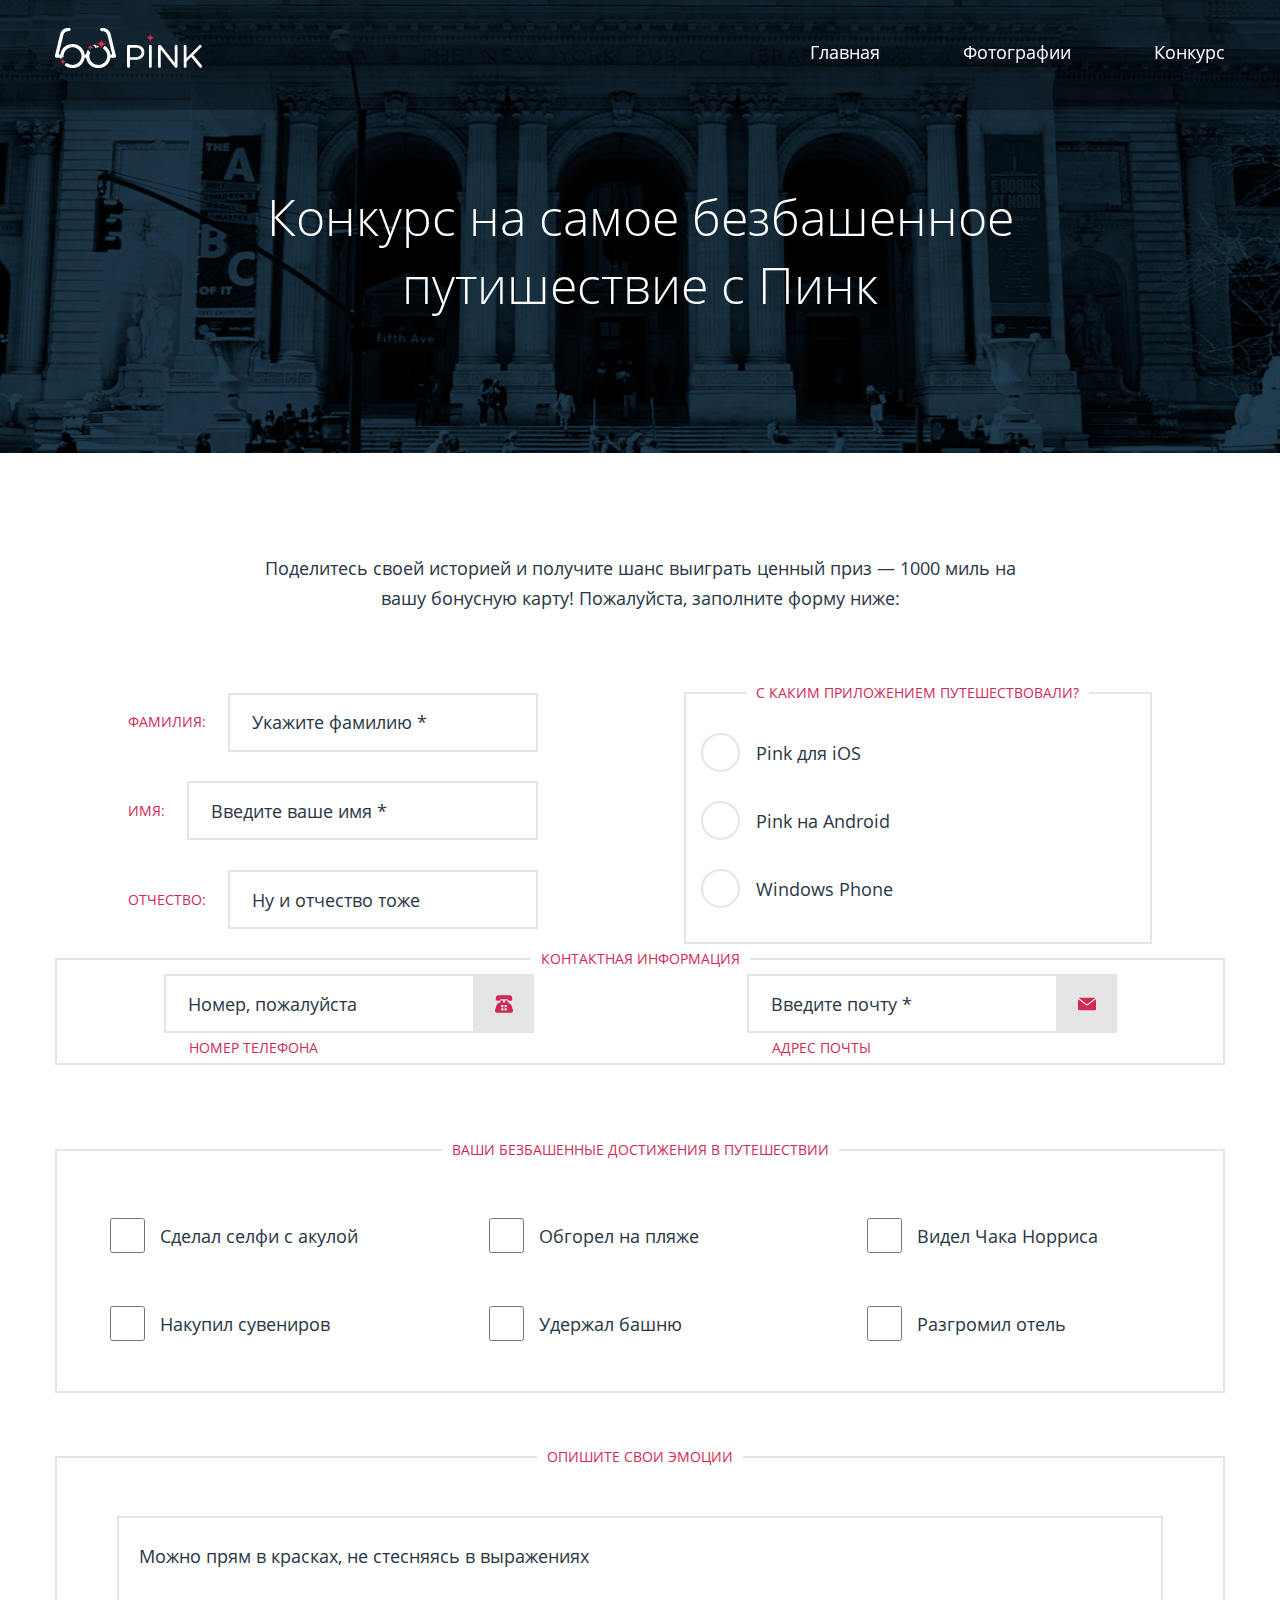
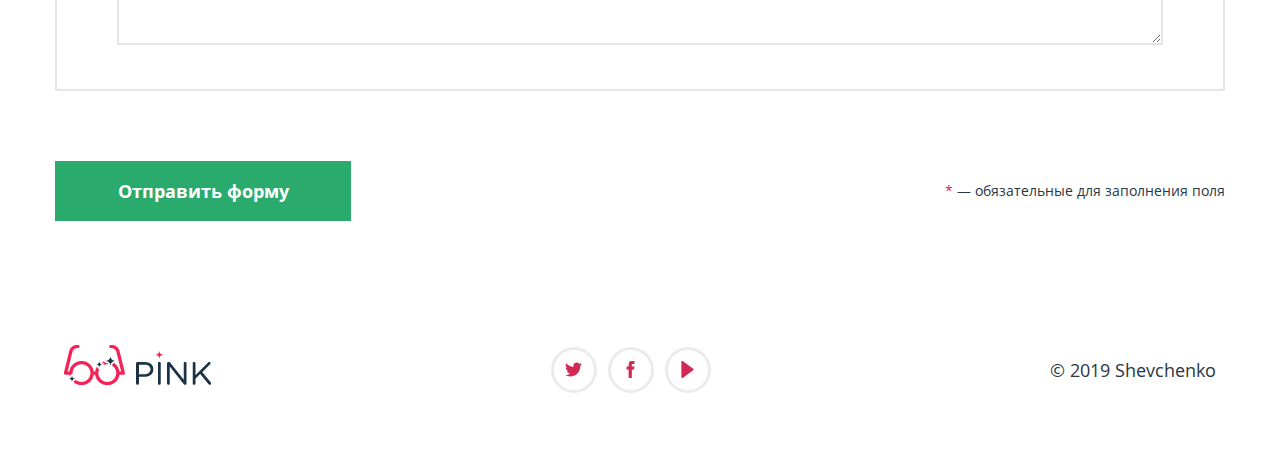
==== commit 641d6882: "16.01" ====
--- a/form.html
+++ b/form.html
@@ -61,9 +61,18 @@
                           <fieldset class="form__name-right">
                           <legend class="field-title">С каким приложением путешествовали?</legend>
                           <div class="field">
-                         <label class="field__el" for="ios"><input class="input-radio" type="radio" name="radio" id="ios">Pink для iOS</label>
-                         <label class="field__el" for="android"><input class="input-radio" type="radio" name="radio" id="android">Pink на Android</label>
-                         <label class="field__el" for="windows"><input class="input-radio" type="radio" name="radio" id="windows">Windows Phone</label>
+                            <div class="field__box">
+                                    <input class="input-radio" type="radio" name="radio" id="ios">
+                                    <label class="field__el" for="ios">Pink для iOS</label>
+                            </div>
+                            <div class="field__box">
+                                    <input class="input-radio" type="radio" name="radio" id="android">
+                                    <label class="field__el" for="android">Pink на Android</label>
+                            </div>
+                            <div class="field__box">
+                                    <input class="input-radio" type="radio" name="radio" id="windows">
+                                    <label class="field__el" for="windows">Windows Phone</label>
+                            </div>
                         </div>
                         </fieldset>
                        
--- a/css/main.css
+++ b/css/main.css
@@ -1 +1 @@
-*{-webkit-box-sizing:border-box;box-sizing:border-box}html{font-size:10px}body{font-size:1.6rem}.container{width:1200px;margin:0 auto;padding:0 15px}@media (min-width:320px){.container{width:100%}}@media (min-width:576px){.container{width:540px}}@media (min-width:768px){.container{width:720px}}@media (min-width:992px){.container{width:960px}}@media (min-width:1260px){.container{width:1200px}}@font-face{font-family:OpenSans-Bold;src:url(../fontsPj/OpenSans-Bold.ttf)}@font-face{font-family:OpenSans-Light;src:url(../fontsPj/OpenSans-Light.ttf)}@font-face{font-family:OpenSans-Regular;src:url(../fontsPj/OpenSans-Regular.ttf)}.header{position:fixed;top:0;left:0;width:100%;background-color:rgba(0,0,0,.3);z-index:100}.header--bg{background-color:#283645;border-bottom:4px solid #000;-webkit-transition:all .5s;transition:all .5s}@media (max-width:576px){.header .header__container{height:70px}}.header__container{display:-webkit-box;display:-ms-flexbox;display:flex;-webkit-box-pack:justify;-ms-flex-pack:justify;justify-content:space-between;-webkit-box-align:center;-ms-flex-align:center;align-items:center;margin:0 auto;height:110px;padding:0 15px}@media (min-width:576px){.header .header__container{width:540px}}@media (min-width:768px){.header .header__container{width:85%}}@media (min-width:992px){.header .header__container{width:960px}}@media (min-width:1260px){.header .header__container{width:1200px}}.header__left{width:147px;height:40px;margin-bottom:15px}.header__nav{display:-webkit-box;display:-ms-flexbox;display:flex;position:fixed;top:70px;left:0;height:210px;width:100%;-webkit-box-orient:vertical;-webkit-box-direction:normal;-ms-flex-direction:column;flex-direction:column;-webkit-box-align:center;-ms-flex-align:center;align-items:center;-ms-flex-pack:distribute;justify-content:space-around;-webkit-transition:all .5s;transition:all .5s;-webkit-transform:translateX(100%);transform:translateX(100%)}.header__nav--active{-webkit-transform:translate(0);transform:translate(0);background-color:#283645}@media (min-width:768px){.header .header__nav{position:relative;top:0;left:0;-webkit-box-orient:horizontal;-webkit-box-direction:normal;-ms-flex-direction:row;flex-direction:row;height:100%;-webkit-transform:translate(0);transform:translate(0)}}.header__nav-link{display:-webkit-box;display:-ms-flexbox;display:flex;-webkit-box-align:center;-ms-flex-align:center;align-items:center;padding-bottom:5px;border-bottom:2px solid transparent;margin-left:83px;font-family:OpenSans-Regular,sans-serif;font-size:18px;color:#fff}.header__nav-link:hover{color:#d22856}.header__nav-link:focus{border-color:#fff}.header__nav-link:active{opacity:.3}@media (max-width:992px){.header .header__nav-link{margin-left:50px}}@media (max-width:768px){.header .header__nav-link{display:-webkit-box;display:-ms-flexbox;display:flex;-webkit-box-align:center;-ms-flex-align:center;align-items:center;-webkit-box-pack:center;-ms-flex-pack:center;justify-content:center;width:100%;height:100%;margin:0;border-bottom:1px solid #000}.header .header__nav-link:last-child{border-bottom:none}}.header__burger{width:35px;height:28px;display:-webkit-box;display:-ms-flexbox;display:flex;-webkit-box-orient:vertical;-webkit-box-direction:normal;-ms-flex-direction:column;flex-direction:column;-webkit-box-pack:justify;-ms-flex-pack:justify;justify-content:space-between;-webkit-box-align:center;-ms-flex-align:center;align-items:center;cursor:pointer;-webkit-transition:all .3s;transition:all .3s;-webkit-transform:rotateZ(180deg);transform:rotateZ(180deg)}@media (min-width:768px){.header .header__burger{display:none}}.header__burger div{width:100%;height:3px;background-color:#fff;-webkit-transition:all .5s;transition:all .5s}.header__burger:active{opacity:.3}.header__burger--active div:first-child{-webkit-transform:rotateZ(-45deg);transform:rotateZ(-45deg);-webkit-transform-origin:right;transform-origin:right}.header__burger--active div:nth-child(2){opacity:0}.header__burger--active div:last-child{-webkit-transform:rotateZ(45deg);transform:rotateZ(45deg);-webkit-transform-origin:right;transform-origin:right}.logo{width:100%}.logo:hover{cursor:pointer}.logo:active{opacity:.3}.intro{background:url(../images/intro.png) no-repeat;background-size:100% 100%;background-position:center;position:relative}.intro__left{display:-webkit-box;display:-ms-flexbox;display:flex;-webkit-box-orient:vertical;-webkit-box-direction:normal;-ms-flex-direction:column;flex-direction:column;-webkit-box-pack:start;-ms-flex-pack:start;justify-content:flex-start;-webkit-box-align:start;-ms-flex-align:start;align-items:flex-start;color:#fff;font-family:OpenSans-Light,sans-serif}.intro__title{width:275px;text-transform:uppercase;font-size:50px;margin-bottom:63px;text-align:center;line-height:normal}@media (max-width:992px){.intro .intro__title{font-size:40px}}.intro__os{display:-webkit-box;display:-ms-flexbox;display:flex;-webkit-box-pack:start;-ms-flex-pack:start;justify-content:flex-start;-webkit-box-align:center;-ms-flex-align:center;align-items:center;padding-left:31px;margin-bottom:61px}.intro__subtitle{width:294px;line-height:1.33;letter-spacing:normal;text-align:center}@media (max-width:992px){.intro .intro__subtitle{font-size:18px;width:300px}}.intro__container{padding-top:209px;padding-bottom:100px;display:-webkit-box;display:-ms-flexbox;display:flex;-webkit-box-pack:start;-ms-flex-pack:start;justify-content:flex-start;background:url(../images/hand.png) no-repeat;background-position:bottom}@media (max-width:992px){.intro .intro__container{background:url(../images/hand-tablet.png) no-repeat;background-position:bottom;background-size:100%}}@media (max-width:768px){.intro .intro__container{background:url(../images/hand-tablet.png) no-repeat;background-position:right bottom;background-size:100%}.intro .intro__left{display:none}}@media (max-width:576px){.intro .intro__container{background:url(../images/hand-mobile.png) no-repeat;background-position:20px 175px;background-size:400px 400px}}@media (max-width:320px){.intro .intro__container{background-position:20px 260px;background-size:300px 300px}}.intro .btn{width:300px;height:56px;border:2px solid #fff;border-radius:35px;background-color:transparent;color:#fff;font-family:OpenSans-Bold,sans-serif;font-size:21px;line-height:.86;letter-spacing:normal;text-align:center;margin-bottom:67px;outline:0;cursor:pointer}.intro .btn:hover{background-color:#fff;color:#d22856}.intro .btn:active{opacity:.3}.intro .icons{width:47px;height:50px;margin-right:34px}.intro .apple{fill:#fff;height:56px}.intro .android{width:43px;height:47px}.intro .windows{width:44px;height:41px}@media (max-width:1260px){.intro .intro{background:url(../images/intro-tablet.png) no-repeat;background-size:100% 100%}}@media (max-width:768px){.intro .intro{background:url(../images/intro-mobile.png) no-repeat;background-size:100% 100%}}@media (max-width:576px){.intro .intro__left{display:none}}.intro__down{background-color:#283645;display:none}@media (max-width:768px){.intro .intro__down{background-color:#283645;display:-webkit-box;display:-ms-flexbox;display:flex;-webkit-box-orient:vertical;-webkit-box-direction:normal;-ms-flex-direction:column;flex-direction:column;-webkit-box-pack:start;-ms-flex-pack:start;justify-content:flex-start;-webkit-box-align:center;-ms-flex-align:center;align-items:center;color:#fff;font-family:OpenSans-Light,sans-serif}.intro .intro__container{height:550px}}.intro .btn-down{margin:26px 0}.intro .os-down{margin-bottom:26px}.intro .el-down{margin-bottom:26px}.iphones{position:relative;background-image:url(../images/info-bg.png);background-repeat:no-repeat;background-size:cover;background-position:left 100px}.iphones__title{margin:0 auto;text-align:center;font-size:50px;font-family:OpenSans-Light;color:#283645;line-height:normal;letter-spacing:normal;margin-bottom:75px}.iphones__info{width:100%;display:-webkit-box;display:-ms-flexbox;display:flex;-webkit-box-pack:justify;-ms-flex-pack:justify;justify-content:space-between;-webkit-box-orient:horizontal;-webkit-box-direction:normal;-ms-flex-direction:row;flex-direction:row}.iphones__info-tablet{display:none}.container__iphones{margin-top:30px}.phones{display:-webkit-box;display:-ms-flexbox;display:flex;-webkit-box-orient:vertical;-webkit-box-direction:normal;-ms-flex-direction:column;flex-direction:column;-webkit-box-pack:start;-ms-flex-pack:start;justify-content:flex-start;-webkit-box-align:start;-ms-flex-align:start;align-items:flex-start}.phones__main{width:230px;margin-top:-50px;text-align:center}.phones__title{font-size:30px;font-family:OpenSans-Bold;margin-bottom:20px}.phones__subtitle{font-size:18px;font-family:OpenSans-Regular,sans-serif;color:#283645;line-height:1.67;letter-spacing:normal}.phones__img{width:220px}@media (max-width:768px){.phones__title{font-size:18px}.phones__subtitle{font-size:14px}}.time{display:-webkit-box;display:-ms-flexbox;display:flex;-webkit-box-pack:center;-ms-flex-pack:center;justify-content:center;-webkit-box-align:center;-ms-flex-align:center;align-items:center;margin-top:73px;padding-bottom:63px}.time__img{width:300px;height:auto;margin-right:80px}.time__main{text-align:left;width:525px}.time__title{margin-bottom:23px;font-size:30px;color:#000;font-family:OpenSans-Bold,sans-serif}.time__subtitle{margin-bottom:27px;font-size:18px;line-height:30px;color:#283645;font-family:OpenSans-Regular,sans-serif}.time__link{text-decoration:underline;color:#d22856;font-size:18px;line-height:30px;font-family:OpenSans-Regular,sans-serif}.time__link:active{opacity:.3}@media (max-width:992px){.iphones__title{font-size:40px}}@media (max-width:768px){.iphones__title{font-size:35px}}@media (max-width:576px){.iphones__title{font-size:30px}}@media (max-width:768px){.phones__img-first,.phones__img-second{display:none}.container__iphones{width:100%}}@media (max-width:768px){.time{display:none}}@media (max-width:768px){.iphones__info{display:none}.iphones__info-tablet{display:-webkit-box;display:-ms-flexbox;display:flex;-webkit-box-pack:justify;-ms-flex-pack:justify;justify-content:space-between}.phones__right{display:-webkit-box;display:-ms-flexbox;display:flex;-webkit-box-orient:vertical;-webkit-box-direction:normal;-ms-flex-direction:column;flex-direction:column;-webkit-box-pack:justify;-ms-flex-pack:justify;justify-content:space-between}.phones__main{width:293px;margin-top:0;margin-bottom:50px;text-align:left}.phone__img{width:45%;background:url(../images/phones-tablet.png) no-repeat;background-size:contain}}@media (max-width:576px){.iphones__info-tablet{-webkit-box-orient:vertical;-webkit-box-direction:reverse;-ms-flex-direction:column-reverse;flex-direction:column-reverse;-webkit-box-align:center;-ms-flex-align:center;align-items:center}.phones__main{text-align:center}.phone__img{height:300px;background:url(../images/phones-tablet.png) no-repeat;background-size:contain;background-position:center}}.people{display:-webkit-box;display:-ms-flexbox;display:flex;-webkit-box-orient:vertical;-webkit-box-direction:normal;-ms-flex-direction:column;flex-direction:column;-webkit-box-pack:start;-ms-flex-pack:start;justify-content:flex-start;-webkit-box-align:center;-ms-flex-align:center;align-items:center}.people__container{display:-webkit-box;display:-ms-flexbox;display:flex;-webkit-box-orient:vertical;-webkit-box-direction:normal;-ms-flex-direction:column;flex-direction:column;-webkit-box-pack:start;-ms-flex-pack:start;justify-content:flex-start;-webkit-box-align:center;-ms-flex-align:center;align-items:center}.people__global{display:-webkit-box;display:-ms-flexbox;display:flex;-webkit-box-pack:justify;-ms-flex-pack:justify;justify-content:space-between;-webkit-box-align:center;-ms-flex-align:center;align-items:center;width:100%}.people__img{width:79px;margin-top:72px;margin-bottom:58px;fill:#efefef}.people__info{max-width:670px;font-family:OpenSans-Regular,sans-serif;font-size:18px;text-align:center;line-height:30px;color:#283645}.people__change{width:100%;display:-webkit-box;display:-ms-flexbox;display:flex;-webkit-box-pack:center;-ms-flex-pack:center;justify-content:center;-webkit-box-align:center;-ms-flex-align:center;align-items:center}.people__toggle{max-width:70%;display:-webkit-box;display:-ms-flexbox;display:flex;-webkit-box-pack:center;-ms-flex-pack:center;justify-content:center;-webkit-box-align:center;-ms-flex-align:center;align-items:center;margin-bottom:44px}.people__inner{display:-webkit-box;display:-ms-flexbox;display:flex;-webkit-box-orient:vertical;-webkit-box-direction:normal;-ms-flex-direction:column;flex-direction:column;-webkit-box-pack:center;-ms-flex-pack:center;justify-content:center;-webkit-box-align:center;-ms-flex-align:center;align-items:center;margin-bottom:43px;outline:0}.people__slider{display:-webkit-box;display:-ms-flexbox;display:flex;-webkit-box-orient:vertical;-webkit-box-direction:normal;-ms-flex-direction:column;flex-direction:column;-webkit-box-pack:center;-ms-flex-pack:center;justify-content:center;-webkit-box-align:center;-ms-flex-align:center;align-items:center}.people__arrow{width:100%;height:41px;margin-bottom:70px;fill:#283645;-webkit-transition:all .5s;transition:all .5s;fill:#e5e5e5;cursor:pointer}.people__arrow:hover{fill:#d22856}.people__arrow:active{opacity:.3}.people__main{text-align:center;margin-top:44px}.people__title{font-size:24px;line-height:30px;font-family:OpenSans-Bold,sans-serif;color:#000}.people__subtitle{font-size:18px;line-height:30px;font-family:OpenSans-Regular,sans-serif;color:#283645}.people__controls{width:90px;display:-webkit-box;display:-ms-flexbox;display:flex;-webkit-box-pack:justify;-ms-flex-pack:justify;justify-content:space-between}.control{width:6px;height:6px;border-radius:50%;background-color:#e5e5e5}@media (min-width:992px){.people__controls{display:none}}@media (max-width:992px){.people__arrow{display:none}.people__container{width:100%}.people__toggle{-webkit-box-pack:center;-ms-flex-pack:center;justify-content:center}}.slick-dots{width:100px;display:-webkit-box;display:-ms-flexbox;display:flex;-ms-flex-pack:distribute;justify-content:space-around;-webkit-box-align:center;-ms-flex-align:center;align-items:center;border-color:#000}.slick-dots li button::before{content:"";width:6px;height:6px;background-color:#000;border-radius:50%}.price{padding-top:157px;background-image:url(../images/info-bg.png);background-repeat:no-repeat;background-size:cover}.price__container{display:-webkit-box;display:-ms-flexbox;display:flex;-webkit-box-orient:vertical;-webkit-box-direction:normal;-ms-flex-direction:column;flex-direction:column;-webkit-box-pack:center;-ms-flex-pack:center;justify-content:center;-webkit-box-align:center;-ms-flex-align:center;align-items:center}.price__rows{display:-webkit-box;display:-ms-flexbox;display:flex;width:100%;height:59px;background-color:#000}.price__title{width:100%;height:94px;display:-webkit-box;display:-ms-flexbox;display:flex;-webkit-box-pack:end;-ms-flex-pack:end;justify-content:flex-end;color:#fff;text-transform:uppercase}.price__colls{width:25%;border:1px solid #e5e5e5;background-color:#f2f2f2;display:-webkit-box;display:-ms-flexbox;display:flex;-webkit-box-pack:center;-ms-flex-pack:center;justify-content:center;-webkit-box-align:center;-ms-flex-align:center;align-items:center;color:#283645;font-family:OpenSans-Regular,sans-serif;font-size:18px;background-color:#fff}.price__colls:first-child{-webkit-box-pack:start;-ms-flex-pack:start;justify-content:flex-start}.price__main{width:25%;background-color:#283645;border-right:1px solid #e5e5e5;display:-webkit-box;display:-ms-flexbox;display:flex;-webkit-box-orient:vertical;-webkit-box-direction:normal;-ms-flex-direction:column;flex-direction:column;-webkit-box-pack:center;-ms-flex-pack:center;justify-content:center;-webkit-box-align:center;-ms-flex-align:center;align-items:center;position:relative}.price__main:last-child{border-right:none}.price__main:first-child{display:none}.price__rows:last-child{margin-bottom:100px}.price__img{width:31px}@media (max-width:768px){.price__img{width:25px}}.main-title{font-family:OpenSans-Bold,sans-serif;font-size:18px;line-height:1.67}.main-subtitle{font-family:OpenSans-Light,sans-serif;font-size:24px;line-height:1.25;text-align:center}.main-img{position:absolute;top:0;left:0;width:73px}@media (max-width:992px){.main-img{width:50px}}@media (max-width:576px){.main-img{width:35px}}.txt{margin-left:23px}@media (max-width:768px){.txt{margin-left:10px;font-size:16px}.main-title{font-family:OpenSans-Bold,sans-serif;font-size:12px;line-height:1.67}.main-subtitle{font-family:OpenSans-Light,sans-serif;font-size:16px;line-height:1.25;text-align:center}}@media (max-width:576px){.txt{font-size:9px;margin-left:5px}}.contact{margin-top:75px;margin-bottom:30px}.contact__container{display:-webkit-box;display:-ms-flexbox;display:flex;-webkit-box-pack:center;-ms-flex-pack:center;justify-content:center;-webkit-box-align:center;-ms-flex-align:center;align-items:center;-webkit-box-orient:vertical;-webkit-box-direction:normal;-ms-flex-direction:column;flex-direction:column}.contact__title{width:470px;font-family:OpenSans-Light,sans-serif;font-size:50px;color:#283645;line-height:normal;letter-spacing:normal;text-align:center;margin-bottom:65px}.contact__info{width:100%;display:-webkit-box;display:-ms-flexbox;display:flex;-webkit-box-pack:justify;-ms-flex-pack:justify;justify-content:space-between}.about{text-align:center}.about__title{font-family:OpenSans-Bold,sans-serif;font-size:18px;color:#283645;margin-bottom:20px}.about__link{color:#d22856;font-family:OpenSans-Light,sans-serif;font-size:24px}.about__link:active{opacity:.3}@media (max-width:992px){.contact__title{font-size:40px}}@media (max-width:660px){.contact__title{width:230px;font-size:24px}}@media (max-width:992px){.contact__container{width:100%}}@media (max-width:768px){.contact__info{-webkit-box-orient:vertical;-webkit-box-direction:normal;-ms-flex-direction:column;flex-direction:column;-webkit-box-pack:justify;-ms-flex-pack:justify;justify-content:space-between;height:200px}.about__title{margin-bottom:5px}}.map{height:522px;background-image:url(../images/map.png);background-repeat:no-repeat;background-size:cover;background-position:100% 50%}@media (max-width:992px){.map{background-position:100% 70%;margin-top:-100px}}@media (min-width:768px){.map{margin-top:-70px}}@media (min-width:992px){.map{margin-top:0}}@media (max-width:660px){.map{margin-top:-188px}}@media (max-width:576px){.map{background-position:center}}.footer__container{display:-webkit-box;display:-ms-flexbox;display:flex;-webkit-box-pack:justify;-ms-flex-pack:justify;justify-content:space-between;-webkit-box-align:center;-ms-flex-align:center;align-items:center;margin:0 auto;height:197px;width:1200px}.footer__left{width:147px;height:40px;margin-bottom:10px}.footer__center{width:160px;display:-webkit-box;display:-ms-flexbox;display:flex;-webkit-box-pack:justify;-ms-flex-pack:justify;justify-content:space-between}.footer__right{font-family:OpenSans-Regular,sans-serif;font-size:18px;line-height:1;color:#283645}@media (max-width:576px){.footer__rigth{font-size:14px}}.social{width:46px;height:46px;border-radius:50%;border:3px solid rgba(40,54,69,.1);display:-webkit-box;display:-ms-flexbox;display:flex;-webkit-box-pack:center;-ms-flex-pack:center;justify-content:center;-webkit-box-align:center;-ms-flex-align:center;align-items:center}.social__icons{width:17px;height:auto;fill:#d22856}.social:hover{border-color:#000}.social:active{opacity:.3}@media (min-width:320px){.footer__container{width:90%}}@media (max-width:576px){.footer{display:none}}.intro-form{display:-webkit-box;display:-ms-flexbox;display:flex;-webkit-box-pack:center;-ms-flex-pack:center;justify-content:center;-webkit-box-align:start;-ms-flex-align:start;align-items:flex-start;height:100vh;position:relative}.intro-form__title{max-width:750px;margin-top:183px;font-family:OpenSans-Light,sans-serif;font-size:50px;text-align:center;color:#fff;line-height:normal;letter-spacing:normal}@media (max-width:992px){.intro-form__title{margin-top:150px;width:480px}}@media (max-width:576px){.intro-form__title{margin-top:110px;width:230px;font-size:24px}}.form-main{background-color:#fff;margin-top:-300px;position:relative;z-index:2}.form-main__container{background-color:#fff;position:relative;z-index:1}.form-main__title{max-width:752px;font-family:OpenSans-Regular,sans-serif;font-size:18px;text-align:center;line-height:30px;letter-spacing:normal;color:#283645;margin-top:100px;margin-bottom:65px}.form-main__inner{width:100%;display:-webkit-box;display:-ms-flexbox;display:flex;-webkit-box-orient:vertical;-webkit-box-direction:normal;-ms-flex-direction:column;flex-direction:column;-webkit-box-align:center;-ms-flex-align:center;align-items:center}.form{width:100%}.form__name{width:100%;display:-webkit-box;display:-ms-flexbox;display:flex;-ms-flex-pack:distribute;justify-content:space-around}.form__name-left{width:35%;display:-webkit-box;display:-ms-flexbox;display:flex;-webkit-box-orient:vertical;-webkit-box-direction:normal;-ms-flex-direction:column;flex-direction:column;-ms-flex-pack:distribute;justify-content:space-around;-webkit-box-align:center;-ms-flex-align:center;align-items:center}.form__name-right{display:-webkit-box;display:-ms-flexbox;display:flex;-webkit-box-pack:center;-ms-flex-pack:center;justify-content:center;-webkit-box-align:center;-ms-flex-align:center;align-items:center;border:2px solid #e5e5e5;width:40%}.form__name-el{width:100%;display:-webkit-box;display:-ms-flexbox;display:flex;-webkit-box-pack:start;-ms-flex-pack:start;justify-content:flex-start;-webkit-box-align:center;-ms-flex-align:center;align-items:center}.form__name-title{margin-right:22px;font-family:OpenSans-Regular,sans-serif;font-size:14px;line-height:30px;color:#d22856;text-transform:uppercase;cursor:pointer}.input-text{width:100%;height:59px;padding-left:22px;font-family:OpenSans-Regular,sans-serif;font-size:18px;line-height:30px;color:#283645;border:2px solid #e5e5e5;cursor:pointer}.field-title{text-transform:uppercase;font-size:14px;font-family:OpenSans-Regular,sans-serif;color:#d22856;line-height:30px;margin:0 auto;padding:0 10px}.input-radio{outline:0;width:36px;height:36px;margin-right:10px;cursor:pointer}.field{width:200px;display:-webkit-box;display:-ms-flexbox;display:flex;-webkit-box-orient:vertical;-webkit-box-direction:normal;-ms-flex-direction:column;flex-direction:column;-webkit-box-pack:start;-ms-flex-pack:start;justify-content:flex-start;-webkit-box-align:start;-ms-flex-align:start;align-items:flex-start;margin-left:65px;margin-top:30px}.field__el{display:-webkit-box;display:-ms-flexbox;display:flex;-webkit-box-align:center;-ms-flex-align:center;align-items:center;margin-bottom:38px;font-size:18px;font-family:OpenSans-Regular,sans-serif;color:#283645;line-height:30px;cursor:pointer}.form__contact{width:100%;border:2px solid #e5e5e5;margin-bottom:70px}.form__contact-inner{display:-webkit-box;display:-ms-flexbox;display:flex;-ms-flex-pack:distribute;justify-content:space-around;-webkit-box-align:center;-ms-flex-align:center;align-items:center}.form__contact-main{margin:0 auto;padding:0 15px;font-family:OpenSans-Regular,sans-serif;font-size:14px;color:#d22856;line-height:30px}.form__contact-btn{display:-webkit-box;display:-ms-flexbox;display:flex;-webkit-box-pack:center;-ms-flex-pack:center;justify-content:center;-webkit-box-align:center;-ms-flex-align:center;align-items:center;width:59px;height:59px;background-color:#e5e5e5;border:none;cursor:pointer}.form__contact-element{display:-webkit-box;display:-ms-flexbox;display:flex;-webkit-box-orient:vertical;-webkit-box-direction:normal;-ms-flex-direction:column;flex-direction:column}.form__contact-img{width:18px;height:18px;fill:#d22856}.form__contact-input-text{width:311px;height:59px;padding-left:22px;font-family:OpenSans-Regular,sans-serif;font-size:18px;line-height:30px;color:#283645;border:2px solid #e5e5e5;cursor:pointer}.form__contact-title{margin-left:25px;font-family:OpenSans-Regular,sans-serif;font-size:14px;line-height:30px;color:#d22856;text-transform:uppercase;cursor:pointer}.input-box{display:-webkit-box;display:-ms-flexbox;display:flex}input::-webkit-input-placeholder{color:#283645}input:-ms-input-placeholder{color:#283645}input::-ms-input-placeholder{color:#283645}input::placeholder{color:#283645}.action{border:2px solid #e5e5e5;margin-bottom:49px}.action__inner{display:-webkit-box;display:-ms-flexbox;display:flex;-ms-flex-wrap:wrap;flex-wrap:wrap;-ms-flex-pack:distribute;justify-content:space-around;-webkit-box-align:center;-ms-flex-align:center;align-items:center;padding-top:50px;padding-left:30px}.action__element{width:30%;display:-webkit-box;display:-ms-flexbox;display:flex;-webkit-box-pack:start;-ms-flex-pack:start;justify-content:flex-start;-webkit-box-align:center;-ms-flex-align:center;align-items:center;margin-bottom:47px}.action__check{margin-right:15px;width:35px;height:35px;border:none;cursor:pointer}.action__txt{font-size:18px;line-height:30px;font-family:OpenSans-Regular,sans-serif;color:#283645;cursor:pointer}.emotions{border:2px solid #e5e5e5;margin-bottom:70px}.emotions__inner{display:-webkit-box;display:-ms-flexbox;display:flex;-webkit-box-pack:center;-ms-flex-pack:center;justify-content:center;-webkit-box-align:center;-ms-flex-align:center;align-items:center;padding:44px 60px}.emotions__area{width:100%;height:129px;border:2px solid #e5e5e5;padding-left:20px;padding-top:23px;color:#283645;font-family:OpenSans-Regular,sans-serif;font-size:18px;line-height:30px}.emotions__area::-webkit-input-placeholder{color:#283645;font-family:OpenSans-Regular,sans-serif;font-size:18px;line-height:30px}.emotions__area:-ms-input-placeholder{color:#283645;font-family:OpenSans-Regular,sans-serif;font-size:18px;line-height:30px}.emotions__area::-ms-input-placeholder{color:#283645;font-family:OpenSans-Regular,sans-serif;font-size:18px;line-height:30px}.emotions__area::placeholder{color:#283645;font-family:OpenSans-Regular,sans-serif;font-size:18px;line-height:30px}.down{display:-webkit-box;display:-ms-flexbox;display:flex;-webkit-box-pack:justify;-ms-flex-pack:justify;justify-content:space-between;-webkit-box-align:center;-ms-flex-align:center;align-items:center}.down__btn{width:296px;height:60px;font-family:OpenSans-Bold,sans-serif;font-size:18px;text-align:center;line-height:30px;color:#fff;background-color:#2aab6d;border:none}.down__subtitle{color:#283645;font-size:14px;font-family:OpenSans-Regular,sans-serif;line-height:30px}.color{color:#d22856}@media (max-width:992px){.form__name{-webkit-box-orient:vertical;-webkit-box-direction:normal;-ms-flex-direction:column;flex-direction:column;margin-bottom:50px}.form__name-left{width:100%}.form__name-right{width:100%}.form__name-el{margin-bottom:50px}.form__contact-inner{-webkit-box-orient:vertical;-webkit-box-direction:normal;-ms-flex-direction:column;flex-direction:column;padding:0 60px;padding-top:29px}.form__contact-element{width:100%;margin-bottom:40px}.form__contact-input-text{width:100%;margin-bottom:20px}.action__inner{-webkit-box-orient:vertical;-webkit-box-direction:normal;-ms-flex-direction:column;flex-direction:column;padding-left:0}.action__element{width:100%;-webkit-box-pack:start;-ms-flex-pack:start;justify-content:flex-start}.action__check{margin-left:60px}.emotions__area{height:189px}}@media (max-width:768px){.form-main__container{width:100%}}@media (max-width:660px){.down{margin-top:-20px;-webkit-box-orient:vertical;-webkit-box-direction:normal;-ms-flex-direction:column;flex-direction:column}.down__btn{margin-bottom:46px}}@media (max-width:576px){.form__contact-btn{display:none}}@media (max-width:576px){.form-main{margin-top:-450px}}.footer-form{margin-top:50px;display:block}@media (max-width:660px){.form__footer-container{-webkit-box-orient:vertical;-webkit-box-direction:normal;-ms-flex-direction:column;flex-direction:column;padding-bottom:20px}}@media (max-width:576px){.form-main__title{margin-top:40px;margin-bottom:40px}.form__name{margin-bottom:25px}.form__name-el{-webkit-box-orient:vertical;-webkit-box-direction:normal;-ms-flex-direction:column;flex-direction:column;-webkit-box-align:start;-ms-flex-align:start;align-items:flex-start;margin-bottom:25px}.form__name-title{margin-right:0;margin-left:22px}.form__name-right{margin-top:-50px;border:0;background-color:#efefef}.field-title{padding-top:70px;text-align:center}.form__contact{border:0;margin-bottom:0}.field-contact{display:none}.action{border:0;background-color:#efefef;margin-bottom:0;margin-top:-50px}.emotions{border:0;margin-bottom:20px}.emotions__title{padding-top:30px}}+*{-webkit-box-sizing:border-box;box-sizing:border-box}html{font-size:10px}body{font-size:1.6rem}.container{width:1200px;margin:0 auto;padding:0 15px}@media (min-width:320px){.container{width:100%}}@media (min-width:576px){.container{width:540px}}@media (min-width:768px){.container{width:720px}}@media (min-width:992px){.container{width:960px}}@media (min-width:1260px){.container{width:1200px}}@font-face{font-family:OpenSans-Bold;src:url(../fontsPj/OpenSans-Bold.ttf)}@font-face{font-family:OpenSans-Light;src:url(../fontsPj/OpenSans-Light.ttf)}@font-face{font-family:OpenSans-Regular;src:url(../fontsPj/OpenSans-Regular.ttf)}.header{position:fixed;top:0;left:0;width:100%;background-color:rgba(0,0,0,.3);z-index:100}.header--bg{background-color:#283645;border-bottom:4px solid #000;-webkit-transition:all .5s;transition:all .5s}@media (max-width:576px){.header .header__container{height:70px}}.header__container{display:-webkit-box;display:-ms-flexbox;display:flex;-webkit-box-pack:justify;-ms-flex-pack:justify;justify-content:space-between;-webkit-box-align:center;-ms-flex-align:center;align-items:center;margin:0 auto;height:110px;padding:0 15px}@media (min-width:576px){.header .header__container{width:540px}}@media (min-width:768px){.header .header__container{width:85%}}@media (min-width:992px){.header .header__container{width:960px}}@media (min-width:1260px){.header .header__container{width:1200px}}.header__left{width:147px;height:40px;margin-bottom:15px}.header__nav{display:-webkit-box;display:-ms-flexbox;display:flex;position:fixed;top:70px;left:0;height:210px;width:100%;-webkit-box-orient:vertical;-webkit-box-direction:normal;-ms-flex-direction:column;flex-direction:column;-webkit-box-align:center;-ms-flex-align:center;align-items:center;-ms-flex-pack:distribute;justify-content:space-around;-webkit-transition:all .5s;transition:all .5s;-webkit-transform:translateX(100%);transform:translateX(100%)}.header__nav--active{-webkit-transform:translate(0);transform:translate(0);background-color:#283645}@media (min-width:768px){.header .header__nav{position:relative;top:0;left:0;-webkit-box-orient:horizontal;-webkit-box-direction:normal;-ms-flex-direction:row;flex-direction:row;height:100%;-webkit-transform:translate(0);transform:translate(0)}}.header__nav-link{display:-webkit-box;display:-ms-flexbox;display:flex;-webkit-box-align:center;-ms-flex-align:center;align-items:center;padding-bottom:5px;border-bottom:2px solid transparent;margin-left:83px;font-family:OpenSans-Regular,sans-serif;font-size:18px;color:#fff}.header__nav-link:hover{color:#d22856}.header__nav-link:focus{border-color:#fff}.header__nav-link:active{opacity:.3}@media (max-width:992px){.header .header__nav-link{margin-left:50px}}@media (max-width:768px){.header .header__nav-link{display:-webkit-box;display:-ms-flexbox;display:flex;-webkit-box-align:center;-ms-flex-align:center;align-items:center;-webkit-box-pack:center;-ms-flex-pack:center;justify-content:center;width:100%;height:100%;margin:0;border-bottom:1px solid #000}.header .header__nav-link:last-child{border-bottom:none}}.header__burger{width:35px;height:28px;display:-webkit-box;display:-ms-flexbox;display:flex;-webkit-box-orient:vertical;-webkit-box-direction:normal;-ms-flex-direction:column;flex-direction:column;-webkit-box-pack:justify;-ms-flex-pack:justify;justify-content:space-between;-webkit-box-align:center;-ms-flex-align:center;align-items:center;cursor:pointer;-webkit-transition:all .3s;transition:all .3s;-webkit-transform:rotateZ(180deg);transform:rotateZ(180deg)}@media (min-width:768px){.header .header__burger{display:none}}.header__burger div{width:100%;height:3px;background-color:#fff;-webkit-transition:all .5s;transition:all .5s}.header__burger:active{opacity:.3}.header__burger--active div:first-child{-webkit-transform:rotateZ(-45deg);transform:rotateZ(-45deg);-webkit-transform-origin:right;transform-origin:right}.header__burger--active div:nth-child(2){opacity:0}.header__burger--active div:last-child{-webkit-transform:rotateZ(45deg);transform:rotateZ(45deg);-webkit-transform-origin:right;transform-origin:right}.logo{width:100%}.logo:hover{cursor:pointer}.logo:active{opacity:.3}.intro{background:url(../images/intro.png) no-repeat;background-size:100% 100%;background-position:center;position:relative}.intro__left{display:-webkit-box;display:-ms-flexbox;display:flex;-webkit-box-orient:vertical;-webkit-box-direction:normal;-ms-flex-direction:column;flex-direction:column;-webkit-box-pack:start;-ms-flex-pack:start;justify-content:flex-start;-webkit-box-align:start;-ms-flex-align:start;align-items:flex-start;color:#fff;font-family:OpenSans-Light,sans-serif}.intro__title{width:275px;text-transform:uppercase;font-size:50px;margin-bottom:63px;text-align:center;line-height:normal}@media (max-width:992px){.intro .intro__title{font-size:40px}}.intro__os{display:-webkit-box;display:-ms-flexbox;display:flex;-webkit-box-pack:start;-ms-flex-pack:start;justify-content:flex-start;-webkit-box-align:center;-ms-flex-align:center;align-items:center;padding-left:31px;margin-bottom:61px}.intro__subtitle{width:294px;line-height:1.33;letter-spacing:normal;text-align:center}@media (max-width:992px){.intro .intro__subtitle{font-size:18px;width:300px}}.intro__container{padding-top:209px;padding-bottom:100px;display:-webkit-box;display:-ms-flexbox;display:flex;-webkit-box-pack:start;-ms-flex-pack:start;justify-content:flex-start;background:url(../images/hand.png) no-repeat;background-position:bottom}@media (max-width:992px){.intro .intro__container{background:url(../images/hand-tablet.png) no-repeat;background-position:bottom;background-size:100%}}@media (max-width:768px){.intro .intro__container{background:url(../images/hand-tablet.png) no-repeat;background-position:right bottom;background-size:100%}.intro .intro__left{display:none}}@media (max-width:576px){.intro .intro__container{background:url(../images/hand-mobile.png) no-repeat;background-position:20px 175px;background-size:400px 400px}}@media (max-width:320px){.intro .intro__container{background-position:20px 260px;background-size:300px 300px}}.intro .btn{width:300px;height:56px;border:2px solid #fff;border-radius:35px;background-color:transparent;color:#fff;font-family:OpenSans-Bold,sans-serif;font-size:21px;line-height:.86;letter-spacing:normal;text-align:center;margin-bottom:67px;outline:0;cursor:pointer}.intro .btn:hover{background-color:#fff;color:#d22856}.intro .btn:active{opacity:.3}.intro .icons{width:47px;height:50px;margin-right:34px}.intro .apple{fill:#fff;height:56px}.intro .android{width:43px;height:47px}.intro .windows{width:44px;height:41px}@media (max-width:1260px){.intro .intro{background:url(../images/intro-tablet.png) no-repeat;background-size:100% 100%}}@media (max-width:768px){.intro .intro{background:url(../images/intro-mobile.png) no-repeat;background-size:100% 100%}}@media (max-width:576px){.intro .intro__left{display:none}}.intro__down{background-color:#283645;display:none}@media (max-width:768px){.intro .intro__down{background-color:#283645;display:-webkit-box;display:-ms-flexbox;display:flex;-webkit-box-orient:vertical;-webkit-box-direction:normal;-ms-flex-direction:column;flex-direction:column;-webkit-box-pack:start;-ms-flex-pack:start;justify-content:flex-start;-webkit-box-align:center;-ms-flex-align:center;align-items:center;color:#fff;font-family:OpenSans-Light,sans-serif}.intro .intro__container{height:550px}}.intro .btn-down{margin:26px 0}.intro .os-down{margin-bottom:26px}.intro .el-down{margin-bottom:26px}.iphones{position:relative;background-image:url(../images/info-bg.png);background-repeat:no-repeat;background-size:cover;background-position:left 100px}.iphones__title{margin:0 auto;text-align:center;font-size:50px;font-family:OpenSans-Light;color:#283645;line-height:normal;letter-spacing:normal;margin-bottom:75px}.iphones__info{width:100%;display:-webkit-box;display:-ms-flexbox;display:flex;-webkit-box-pack:justify;-ms-flex-pack:justify;justify-content:space-between;-webkit-box-orient:horizontal;-webkit-box-direction:normal;-ms-flex-direction:row;flex-direction:row}.iphones__info-tablet{display:none}.container__iphones{margin-top:30px}.phones{display:-webkit-box;display:-ms-flexbox;display:flex;-webkit-box-orient:vertical;-webkit-box-direction:normal;-ms-flex-direction:column;flex-direction:column;-webkit-box-pack:start;-ms-flex-pack:start;justify-content:flex-start;-webkit-box-align:start;-ms-flex-align:start;align-items:flex-start}.phones__main{width:230px;margin-top:-50px;text-align:center}.phones__title{font-size:30px;font-family:OpenSans-Bold;margin-bottom:20px}.phones__subtitle{font-size:18px;font-family:OpenSans-Regular,sans-serif;color:#283645;line-height:1.67;letter-spacing:normal}.phones__img{width:220px}@media (max-width:768px){.phones__title{font-size:18px}.phones__subtitle{font-size:14px}}.time{display:-webkit-box;display:-ms-flexbox;display:flex;-webkit-box-pack:center;-ms-flex-pack:center;justify-content:center;-webkit-box-align:center;-ms-flex-align:center;align-items:center;margin-top:73px;padding-bottom:63px}.time__img{width:300px;height:auto;margin-right:80px}.time__main{text-align:left;width:525px}.time__title{margin-bottom:23px;font-size:30px;color:#000;font-family:OpenSans-Bold,sans-serif}.time__subtitle{margin-bottom:27px;font-size:18px;line-height:30px;color:#283645;font-family:OpenSans-Regular,sans-serif}.time__link{text-decoration:underline;color:#d22856;font-size:18px;line-height:30px;font-family:OpenSans-Regular,sans-serif}.time__link:active{opacity:.3}@media (max-width:992px){.iphones__title{font-size:40px}}@media (max-width:768px){.iphones__title{font-size:35px}}@media (max-width:576px){.iphones__title{font-size:30px}}@media (max-width:768px){.phones__img-first,.phones__img-second{display:none}.container__iphones{width:100%}}@media (max-width:768px){.time{display:none}}@media (max-width:768px){.iphones__info{display:none}.iphones__info-tablet{display:-webkit-box;display:-ms-flexbox;display:flex;-webkit-box-pack:justify;-ms-flex-pack:justify;justify-content:space-between}.phones__right{display:-webkit-box;display:-ms-flexbox;display:flex;-webkit-box-orient:vertical;-webkit-box-direction:normal;-ms-flex-direction:column;flex-direction:column;-webkit-box-pack:justify;-ms-flex-pack:justify;justify-content:space-between}.phones__main{width:293px;margin-top:0;margin-bottom:50px;text-align:left}.phone__img{width:45%;background:url(../images/phones-tablet.png) no-repeat;background-size:contain}}@media (max-width:576px){.iphones__info-tablet{-webkit-box-orient:vertical;-webkit-box-direction:reverse;-ms-flex-direction:column-reverse;flex-direction:column-reverse;-webkit-box-align:center;-ms-flex-align:center;align-items:center}.phones__main{text-align:center}.phone__img{height:300px;background:url(../images/phones-tablet.png) no-repeat;background-size:contain;background-position:center}}.people{display:-webkit-box;display:-ms-flexbox;display:flex;-webkit-box-orient:vertical;-webkit-box-direction:normal;-ms-flex-direction:column;flex-direction:column;-webkit-box-pack:start;-ms-flex-pack:start;justify-content:flex-start;-webkit-box-align:center;-ms-flex-align:center;align-items:center}.people__container{display:-webkit-box;display:-ms-flexbox;display:flex;-webkit-box-orient:vertical;-webkit-box-direction:normal;-ms-flex-direction:column;flex-direction:column;-webkit-box-pack:start;-ms-flex-pack:start;justify-content:flex-start;-webkit-box-align:center;-ms-flex-align:center;align-items:center}.people__global{display:-webkit-box;display:-ms-flexbox;display:flex;-webkit-box-pack:justify;-ms-flex-pack:justify;justify-content:space-between;-webkit-box-align:center;-ms-flex-align:center;align-items:center;width:100%}.people__img{width:79px;margin-top:72px;margin-bottom:58px;fill:#efefef}.people__info{max-width:670px;font-family:OpenSans-Regular,sans-serif;font-size:18px;text-align:center;line-height:30px;color:#283645}.people__change{width:100%;display:-webkit-box;display:-ms-flexbox;display:flex;-webkit-box-pack:center;-ms-flex-pack:center;justify-content:center;-webkit-box-align:center;-ms-flex-align:center;align-items:center}.people__toggle{max-width:70%;display:-webkit-box;display:-ms-flexbox;display:flex;-webkit-box-pack:center;-ms-flex-pack:center;justify-content:center;-webkit-box-align:center;-ms-flex-align:center;align-items:center;margin-bottom:44px}.people__inner{display:-webkit-box;display:-ms-flexbox;display:flex;-webkit-box-orient:vertical;-webkit-box-direction:normal;-ms-flex-direction:column;flex-direction:column;-webkit-box-pack:center;-ms-flex-pack:center;justify-content:center;-webkit-box-align:center;-ms-flex-align:center;align-items:center;margin-bottom:43px;outline:0}.people__slider{display:-webkit-box;display:-ms-flexbox;display:flex;-webkit-box-orient:vertical;-webkit-box-direction:normal;-ms-flex-direction:column;flex-direction:column;-webkit-box-pack:center;-ms-flex-pack:center;justify-content:center;-webkit-box-align:center;-ms-flex-align:center;align-items:center}.people__arrow{width:100%;height:41px;margin-bottom:70px;fill:#283645;-webkit-transition:all .5s;transition:all .5s;fill:#e5e5e5;cursor:pointer}.people__arrow:hover{fill:#d22856}.people__arrow:active{opacity:.3}.people__main{text-align:center;margin-top:44px}.people__title{font-size:24px;line-height:30px;font-family:OpenSans-Bold,sans-serif;color:#000}.people__subtitle{font-size:18px;line-height:30px;font-family:OpenSans-Regular,sans-serif;color:#283645}.people__controls{width:90px;display:-webkit-box;display:-ms-flexbox;display:flex;-webkit-box-pack:justify;-ms-flex-pack:justify;justify-content:space-between}.control{width:6px;height:6px;border-radius:50%;background-color:#e5e5e5}@media (min-width:992px){.people__controls{display:none}}@media (max-width:992px){.people__arrow{display:none}.people__container{width:100%}.people__toggle{-webkit-box-pack:center;-ms-flex-pack:center;justify-content:center}}.slick-dots{width:100px;display:-webkit-box;display:-ms-flexbox;display:flex;-ms-flex-pack:distribute;justify-content:space-around;-webkit-box-align:center;-ms-flex-align:center;align-items:center;border-color:#000}.slick-dots li button::before{content:"";width:6px;height:6px;background-color:#000;border-radius:50%}.price{padding-top:157px;background-image:url(../images/info-bg.png);background-repeat:no-repeat;background-size:cover}.price__container{display:-webkit-box;display:-ms-flexbox;display:flex;-webkit-box-orient:vertical;-webkit-box-direction:normal;-ms-flex-direction:column;flex-direction:column;-webkit-box-pack:center;-ms-flex-pack:center;justify-content:center;-webkit-box-align:center;-ms-flex-align:center;align-items:center}.price__rows{display:-webkit-box;display:-ms-flexbox;display:flex;width:100%;height:59px;background-color:#000}.price__title{width:100%;height:94px;display:-webkit-box;display:-ms-flexbox;display:flex;-webkit-box-pack:end;-ms-flex-pack:end;justify-content:flex-end;color:#fff;text-transform:uppercase}.price__colls{width:25%;border:1px solid #e5e5e5;background-color:#f2f2f2;display:-webkit-box;display:-ms-flexbox;display:flex;-webkit-box-pack:center;-ms-flex-pack:center;justify-content:center;-webkit-box-align:center;-ms-flex-align:center;align-items:center;color:#283645;font-family:OpenSans-Regular,sans-serif;font-size:18px;background-color:#fff}.price__colls:first-child{-webkit-box-pack:start;-ms-flex-pack:start;justify-content:flex-start}.price__main{width:25%;background-color:#283645;border-right:1px solid #e5e5e5;display:-webkit-box;display:-ms-flexbox;display:flex;-webkit-box-orient:vertical;-webkit-box-direction:normal;-ms-flex-direction:column;flex-direction:column;-webkit-box-pack:center;-ms-flex-pack:center;justify-content:center;-webkit-box-align:center;-ms-flex-align:center;align-items:center;position:relative}.price__main:last-child{border-right:none}.price__main:first-child{display:none}.price__rows:last-child{margin-bottom:100px}.price__img{width:31px}@media (max-width:768px){.price__img{width:25px}}.main-title{font-family:OpenSans-Bold,sans-serif;font-size:18px;line-height:1.67}.main-subtitle{font-family:OpenSans-Light,sans-serif;font-size:24px;line-height:1.25;text-align:center}.main-img{position:absolute;top:0;left:0;width:73px}@media (max-width:992px){.main-img{width:50px}}@media (max-width:576px){.main-img{width:35px}}.txt{margin-left:23px}@media (max-width:768px){.txt{margin-left:10px;font-size:16px}.main-title{font-family:OpenSans-Bold,sans-serif;font-size:12px;line-height:1.67}.main-subtitle{font-family:OpenSans-Light,sans-serif;font-size:16px;line-height:1.25;text-align:center}}@media (max-width:576px){.txt{font-size:9px;margin-left:5px}}.contact{margin-top:75px;margin-bottom:30px}.contact__container{display:-webkit-box;display:-ms-flexbox;display:flex;-webkit-box-pack:center;-ms-flex-pack:center;justify-content:center;-webkit-box-align:center;-ms-flex-align:center;align-items:center;-webkit-box-orient:vertical;-webkit-box-direction:normal;-ms-flex-direction:column;flex-direction:column}.contact__title{width:470px;font-family:OpenSans-Light,sans-serif;font-size:50px;color:#283645;line-height:normal;letter-spacing:normal;text-align:center;margin-bottom:65px}.contact__info{width:100%;display:-webkit-box;display:-ms-flexbox;display:flex;-webkit-box-pack:justify;-ms-flex-pack:justify;justify-content:space-between}.about{text-align:center}.about__title{font-family:OpenSans-Bold,sans-serif;font-size:18px;color:#283645;margin-bottom:20px}.about__link{color:#d22856;font-family:OpenSans-Light,sans-serif;font-size:24px}.about__link:active{opacity:.3}@media (max-width:992px){.contact__title{font-size:40px}}@media (max-width:660px){.contact__title{width:230px;font-size:24px}}@media (max-width:992px){.contact__container{width:100%}}@media (max-width:768px){.contact__info{-webkit-box-orient:vertical;-webkit-box-direction:normal;-ms-flex-direction:column;flex-direction:column;-webkit-box-pack:justify;-ms-flex-pack:justify;justify-content:space-between;height:200px}.about__title{margin-bottom:5px}}.map{height:522px;background-image:url(../images/map.png);background-repeat:no-repeat;background-size:cover;background-position:100% 50%}@media (max-width:992px){.map{background-position:100% 70%;margin-top:-100px}}@media (min-width:768px){.map{margin-top:-70px}}@media (min-width:992px){.map{margin-top:0}}@media (max-width:660px){.map{margin-top:-188px}}@media (max-width:576px){.map{background-position:center}}.footer__container{display:-webkit-box;display:-ms-flexbox;display:flex;-webkit-box-pack:justify;-ms-flex-pack:justify;justify-content:space-between;-webkit-box-align:center;-ms-flex-align:center;align-items:center;margin:0 auto;height:197px;width:1200px}.footer__left{width:147px;height:40px;margin-bottom:10px}.footer__center{width:160px;display:-webkit-box;display:-ms-flexbox;display:flex;-webkit-box-pack:justify;-ms-flex-pack:justify;justify-content:space-between}.footer__right{font-family:OpenSans-Regular,sans-serif;font-size:18px;line-height:1;color:#283645}@media (max-width:576px){.footer__rigth{font-size:14px}}.social{width:46px;height:46px;border-radius:50%;border:3px solid rgba(40,54,69,.1);display:-webkit-box;display:-ms-flexbox;display:flex;-webkit-box-pack:center;-ms-flex-pack:center;justify-content:center;-webkit-box-align:center;-ms-flex-align:center;align-items:center}.social__icons{width:17px;height:auto;fill:#d22856}.social:hover{border-color:#000}.social:active{opacity:.3}@media (min-width:320px){.footer__container{width:90%}}@media (max-width:576px){.footer{display:none}}.intro-form{display:-webkit-box;display:-ms-flexbox;display:flex;-webkit-box-pack:center;-ms-flex-pack:center;justify-content:center;-webkit-box-align:start;-ms-flex-align:start;align-items:flex-start;height:853px;position:relative}.intro-form__title{max-width:750px;margin-top:183px;font-family:OpenSans-Light,sans-serif;font-size:50px;text-align:center;color:#fff;line-height:normal;letter-spacing:normal}@media (max-width:992px){.intro-form__title{margin-top:150px;width:480px}}@media (max-width:576px){.intro-form__title{margin-top:110px;width:230px;font-size:24px}}.form-main{background-color:#fff;margin-top:-400px;position:relative;z-index:2}.form-main__container{background-color:#fff;position:relative;z-index:1}.form-main__title{max-width:752px;font-family:OpenSans-Regular,sans-serif;font-size:18px;text-align:center;line-height:30px;letter-spacing:normal;color:#283645;margin-top:100px;margin-bottom:65px}.form-main__inner{width:100%;display:-webkit-box;display:-ms-flexbox;display:flex;-webkit-box-orient:vertical;-webkit-box-direction:normal;-ms-flex-direction:column;flex-direction:column;-webkit-box-align:center;-ms-flex-align:center;align-items:center}.form{width:100%}.form__name{width:100%;display:-webkit-box;display:-ms-flexbox;display:flex;-ms-flex-pack:distribute;justify-content:space-around}.form__name-left{width:35%;display:-webkit-box;display:-ms-flexbox;display:flex;-webkit-box-orient:vertical;-webkit-box-direction:normal;-ms-flex-direction:column;flex-direction:column;-ms-flex-pack:distribute;justify-content:space-around;-webkit-box-align:center;-ms-flex-align:center;align-items:center}.form__name-right{display:-webkit-box;display:-ms-flexbox;display:flex;-webkit-box-pack:center;-ms-flex-pack:center;justify-content:center;-webkit-box-align:center;-ms-flex-align:center;align-items:center;border:2px solid #e5e5e5;width:40%}.form__name-el{width:100%;display:-webkit-box;display:-ms-flexbox;display:flex;-webkit-box-pack:start;-ms-flex-pack:start;justify-content:flex-start;-webkit-box-align:center;-ms-flex-align:center;align-items:center}.form__name-title{margin-right:22px;font-family:OpenSans-Regular,sans-serif;font-size:14px;line-height:30px;color:#d22856;text-transform:uppercase;cursor:pointer}.input-text{width:100%;height:59px;padding-left:22px;font-family:OpenSans-Regular,sans-serif;font-size:18px;line-height:30px;color:#283645;border:2px solid #e5e5e5;cursor:pointer}.field-title{text-transform:uppercase;font-size:14px;font-family:OpenSans-Regular,sans-serif;color:#d22856;line-height:30px;margin:0 auto;padding:0 10px}.input-radio{outline:0;width:36px;height:36px;margin-right:10px;margin-left:15px;cursor:pointer;position:absolute;z-index:-1;opacity:0}.field{width:100%;display:-webkit-box;display:-ms-flexbox;display:flex;-webkit-box-orient:vertical;-webkit-box-direction:normal;-ms-flex-direction:column;flex-direction:column;-webkit-box-pack:start;-ms-flex-pack:start;justify-content:flex-start;-webkit-box-align:start;-ms-flex-align:start;align-items:flex-start;margin-top:30px}.field__el{font-size:18px;font-family:OpenSans-Regular,sans-serif;color:#283645;line-height:30px;cursor:pointer;position:relative;padding:0 0 0 70px}.field__el:before{content:'';position:absolute;top:-5px;left:0;width:35px;height:35px;border:2px solid #e5e5e5;border-radius:50%;background:#fff;margin-left:15px;margin-right:25px}.field__el:after{content:'';position:absolute;top:5px;left:24px;width:20px;height:20px;border-radius:50%;background:#d22856;opacity:0;-webkit-transition:.2s;transition:.2s}.field .input-radio:checked+.field__el:after{opacity:1}.field .input-radio:checked+.field__el:before{border-color:#000}.field__box{display:-webkit-box;display:-ms-flexbox;display:flex;-webkit-box-align:center;-ms-flex-align:center;align-items:center;margin-bottom:38px}.field__el:hover:before{border-color:#000}.field__el:active:before{border-color:#d22856}.form__contact{width:100%;border:2px solid #e5e5e5;margin-bottom:70px}.form__contact-inner{display:-webkit-box;display:-ms-flexbox;display:flex;-ms-flex-pack:distribute;justify-content:space-around;-webkit-box-align:center;-ms-flex-align:center;align-items:center}.form__contact-main{margin:0 auto;padding:0 15px;font-family:OpenSans-Regular,sans-serif;font-size:14px;color:#d22856;line-height:30px}.form__contact-btn{display:-webkit-box;display:-ms-flexbox;display:flex;-webkit-box-pack:center;-ms-flex-pack:center;justify-content:center;-webkit-box-align:center;-ms-flex-align:center;align-items:center;width:59px;height:59px;background-color:#e5e5e5;border:none;cursor:pointer}.form__contact-element{display:-webkit-box;display:-ms-flexbox;display:flex;-webkit-box-orient:vertical;-webkit-box-direction:normal;-ms-flex-direction:column;flex-direction:column}.form__contact-img{width:18px;height:18px;fill:#d22856}.form__contact-input-text{width:311px;height:59px;padding-left:22px;font-family:OpenSans-Regular,sans-serif;font-size:18px;line-height:30px;color:#283645;border:2px solid #e5e5e5;cursor:pointer}.form__contact-title{margin-left:25px;font-family:OpenSans-Regular,sans-serif;font-size:14px;line-height:30px;color:#d22856;text-transform:uppercase;cursor:pointer}.input-box{display:-webkit-box;display:-ms-flexbox;display:flex}input::-webkit-input-placeholder{color:#283645}input:-ms-input-placeholder{color:#283645}input::-ms-input-placeholder{color:#283645}input::placeholder{color:#283645}.action{border:2px solid #e5e5e5;margin-bottom:49px}.action__inner{display:-webkit-box;display:-ms-flexbox;display:flex;-ms-flex-wrap:wrap;flex-wrap:wrap;-ms-flex-pack:distribute;justify-content:space-around;-webkit-box-align:center;-ms-flex-align:center;align-items:center;padding-top:50px;padding-left:30px}.action__element{width:30%;display:-webkit-box;display:-ms-flexbox;display:flex;-webkit-box-pack:start;-ms-flex-pack:start;justify-content:flex-start;-webkit-box-align:center;-ms-flex-align:center;align-items:center;margin-bottom:47px}.action__check{margin-right:15px;width:35px;height:35px;border:none;cursor:pointer}.action__txt{font-size:18px;line-height:30px;font-family:OpenSans-Regular,sans-serif;color:#283645;cursor:pointer}.emotions{border:2px solid #e5e5e5;margin-bottom:70px}.emotions__inner{display:-webkit-box;display:-ms-flexbox;display:flex;-webkit-box-pack:center;-ms-flex-pack:center;justify-content:center;-webkit-box-align:center;-ms-flex-align:center;align-items:center;padding:44px 60px}.emotions__area{width:100%;height:129px;border:2px solid #e5e5e5;padding-left:20px;padding-top:23px;color:#283645;font-family:OpenSans-Regular,sans-serif;font-size:18px;line-height:30px;cursor:pointer;outline:0}.emotions__area:hover{border-color:#000}.emotions__area:focus{border-color:#d22856}.emotions__area::-webkit-input-placeholder{color:#283645;font-family:OpenSans-Regular,sans-serif;font-size:18px;line-height:30px}.emotions__area:-ms-input-placeholder{color:#283645;font-family:OpenSans-Regular,sans-serif;font-size:18px;line-height:30px}.emotions__area::-ms-input-placeholder{color:#283645;font-family:OpenSans-Regular,sans-serif;font-size:18px;line-height:30px}.emotions__area::placeholder{color:#283645;font-family:OpenSans-Regular,sans-serif;font-size:18px;line-height:30px}.down{display:-webkit-box;display:-ms-flexbox;display:flex;-webkit-box-pack:justify;-ms-flex-pack:justify;justify-content:space-between;-webkit-box-align:center;-ms-flex-align:center;align-items:center}.down__btn{width:296px;height:60px;font-family:OpenSans-Bold,sans-serif;font-size:18px;text-align:center;line-height:30px;color:#fff;background-color:#2aab6d;border:none;cursor:pointer}.down__btn:hover{background-color:green}.down__btn:active{color:rgba(255,255,255,.3)}.down__subtitle{color:#283645;font-size:14px;font-family:OpenSans-Regular,sans-serif;line-height:30px}.color{color:#d22856}@media (max-width:992px){.form__name{-webkit-box-orient:vertical;-webkit-box-direction:normal;-ms-flex-direction:column;flex-direction:column;margin-bottom:50px}.form__name-left{width:100%}.form__name-right{width:100%}.form__name-el{margin-bottom:50px}.form__contact-inner{-webkit-box-orient:vertical;-webkit-box-direction:normal;-ms-flex-direction:column;flex-direction:column;padding:0 60px;padding-top:29px}.form__contact-element{width:100%;margin-bottom:40px}.form__contact-input-text{width:100%;margin-bottom:20px}.action__inner{-webkit-box-orient:vertical;-webkit-box-direction:normal;-ms-flex-direction:column;flex-direction:column;padding-left:0}.action__element{width:100%;-webkit-box-pack:start;-ms-flex-pack:start;justify-content:flex-start}.action__check{margin-left:60px}.emotions__area{height:189px}}@media (max-width:768px){.form-main__container{width:100%}}@media (max-width:660px){.down{margin-top:-20px;-webkit-box-orient:vertical;-webkit-box-direction:normal;-ms-flex-direction:column;flex-direction:column}.down__btn{margin-bottom:46px}}@media (max-width:576px){.form__contact-btn{display:none}}@media (max-width:576px){.form-main{margin-top:-600px}}.footer-form{margin-top:50px;display:block}@media (max-width:660px){.form__footer-container{-webkit-box-orient:vertical;-webkit-box-direction:normal;-ms-flex-direction:column;flex-direction:column;padding-bottom:20px}}@media (max-width:576px){.form-main__title{margin-top:40px;margin-bottom:40px}.form__name{margin-bottom:25px}.form__name-el{-webkit-box-orient:vertical;-webkit-box-direction:normal;-ms-flex-direction:column;flex-direction:column;-webkit-box-align:start;-ms-flex-align:start;align-items:flex-start;margin-bottom:25px}.form__name-title{margin-right:0;margin-left:22px}.form__name-right{margin-top:-50px;border:0;background-color:#efefef}.field-title{padding-top:70px;text-align:center}.form__contact{border:0;margin-bottom:0}.form__contact-inner{padding:0}.field-contact{display:none}.action{border:0;background-color:#efefef;margin-bottom:0;margin-top:-50px}.action__check{margin-left:15px}.emotions{border:0;margin-bottom:20px}.emotions__title{padding-top:30px}.emotions__inner{padding-left:0;padding-right:0}}input:hover{border-color:#000}input:focus{border-color:#d22856}input{outline:0}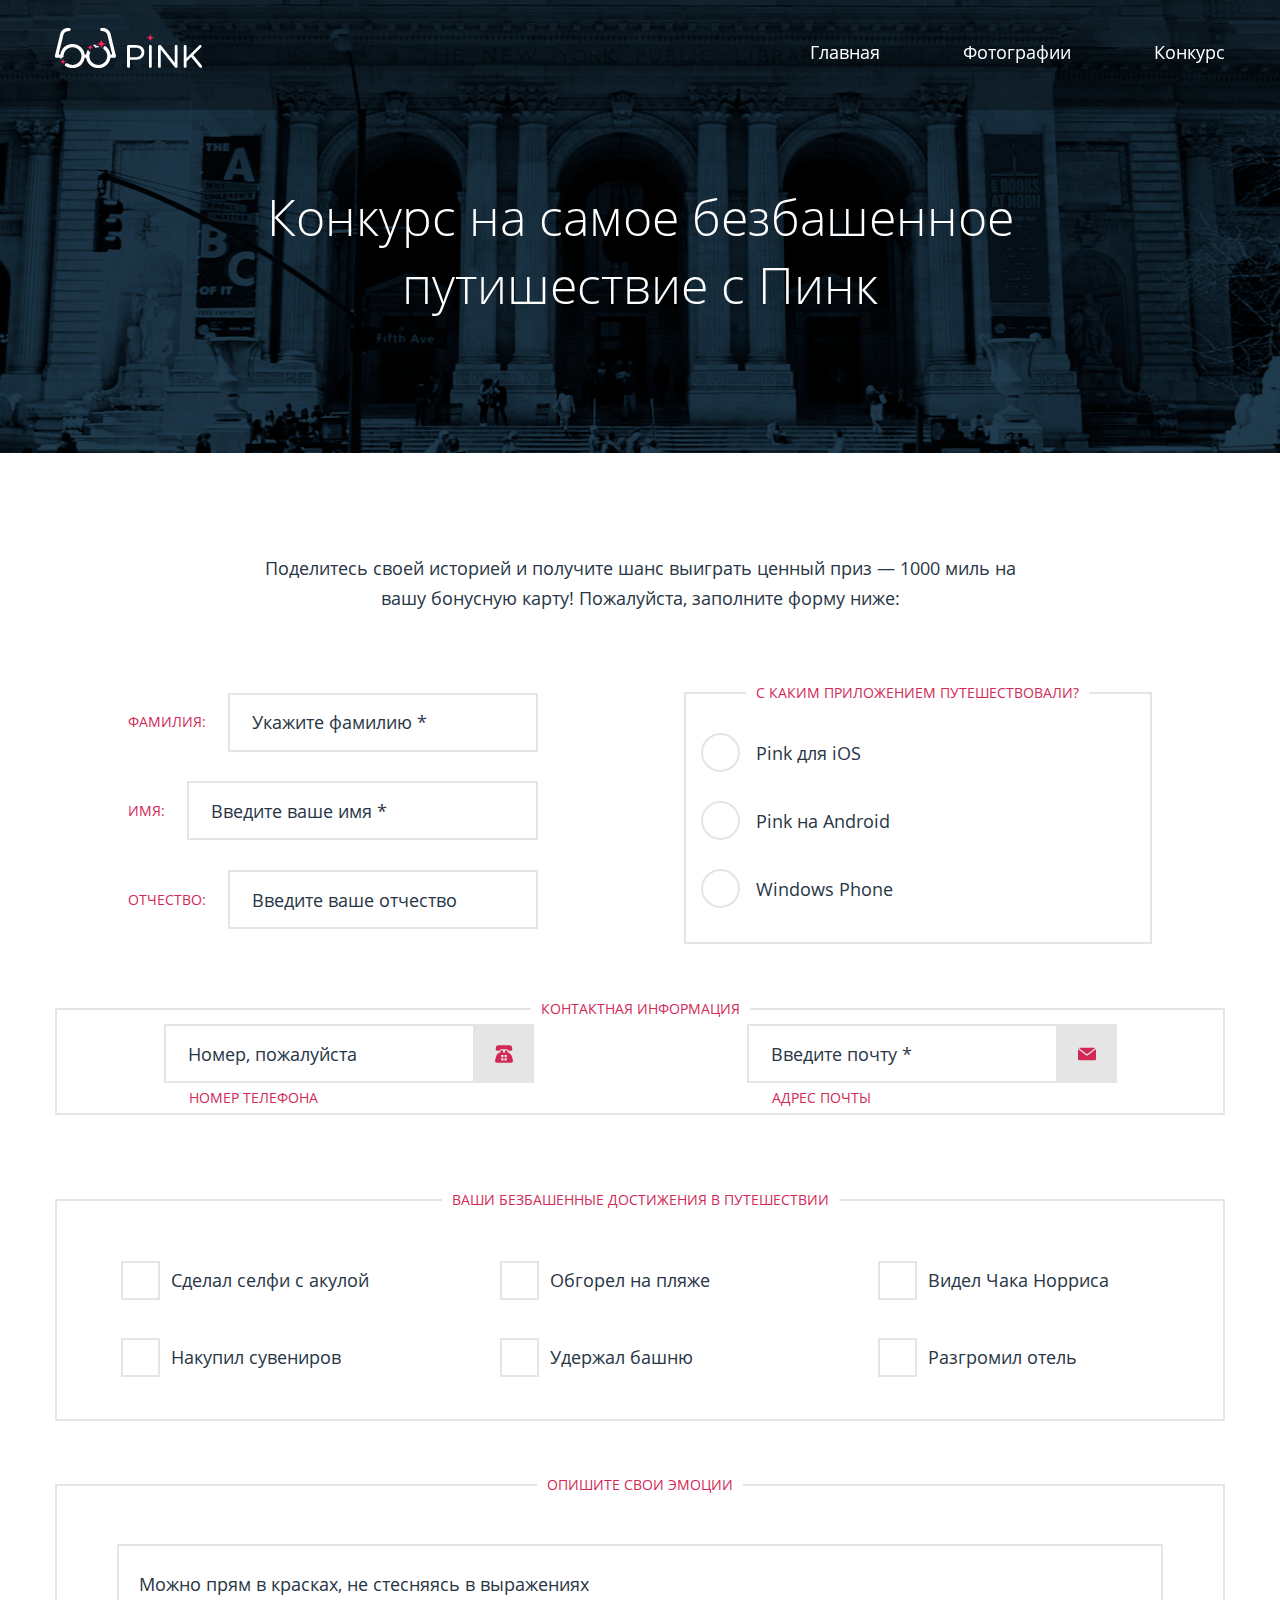
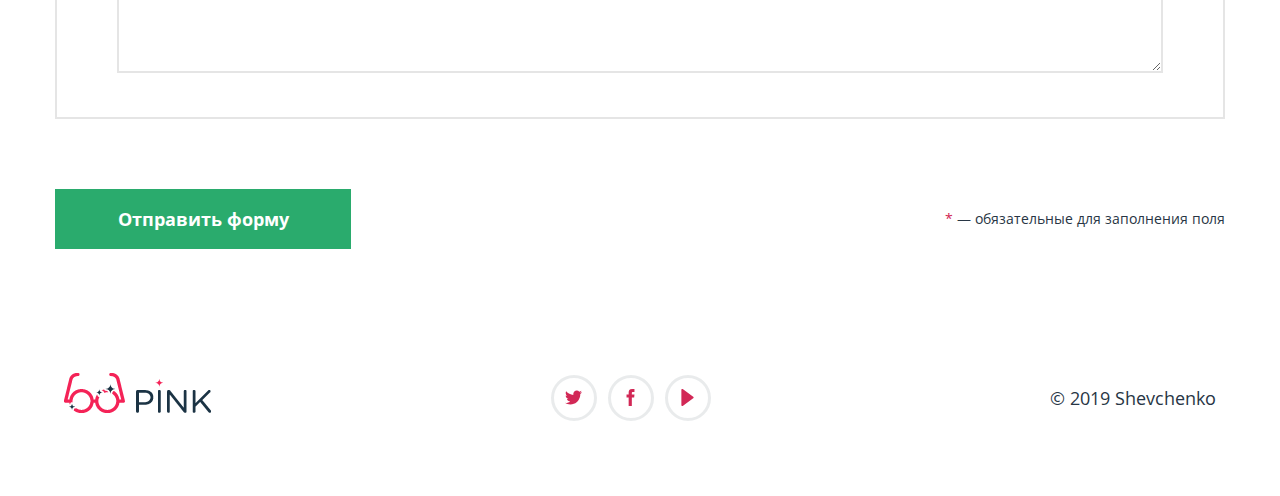
==== commit 29516431: "1" ====
--- a/form.html
+++ b/form.html
@@ -54,7 +54,7 @@
                         </p>
                         <p class="form__name-el">
                             <label class="form__name-title" for="third_name">Отчество:</label>
-                            <input class="input-text" type="text" name="third_name" id="third_name" placeholder="Ну и отчество тоже">
+                            <input class="input-text" type="text" name="third_name" id="third_name" placeholder="Введите ваше отчество">
                         </p>
                         </div>
                         
--- a/css/main.css
+++ b/css/main.css
@@ -1 +1 @@
-*{-webkit-box-sizing:border-box;box-sizing:border-box}html{font-size:10px}body{font-size:1.6rem}.container{width:1200px;margin:0 auto;padding:0 15px}@media (min-width:320px){.container{width:100%}}@media (min-width:576px){.container{width:540px}}@media (min-width:768px){.container{width:720px}}@media (min-width:992px){.container{width:960px}}@media (min-width:1260px){.container{width:1200px}}@font-face{font-family:OpenSans-Bold;src:url(../fontsPj/OpenSans-Bold.ttf)}@font-face{font-family:OpenSans-Light;src:url(../fontsPj/OpenSans-Light.ttf)}@font-face{font-family:OpenSans-Regular;src:url(../fontsPj/OpenSans-Regular.ttf)}.header{position:fixed;top:0;left:0;width:100%;background-color:rgba(0,0,0,.3);z-index:100}.header--bg{background-color:#283645;border-bottom:4px solid #000;-webkit-transition:all .5s;transition:all .5s}@media (max-width:576px){.header .header__container{height:70px}}.header__container{display:-webkit-box;display:-ms-flexbox;display:flex;-webkit-box-pack:justify;-ms-flex-pack:justify;justify-content:space-between;-webkit-box-align:center;-ms-flex-align:center;align-items:center;margin:0 auto;height:110px;padding:0 15px}@media (min-width:576px){.header .header__container{width:540px}}@media (min-width:768px){.header .header__container{width:85%}}@media (min-width:992px){.header .header__container{width:960px}}@media (min-width:1260px){.header .header__container{width:1200px}}.header__left{width:147px;height:40px;margin-bottom:15px}.header__nav{display:-webkit-box;display:-ms-flexbox;display:flex;position:fixed;top:70px;left:0;height:210px;width:100%;-webkit-box-orient:vertical;-webkit-box-direction:normal;-ms-flex-direction:column;flex-direction:column;-webkit-box-align:center;-ms-flex-align:center;align-items:center;-ms-flex-pack:distribute;justify-content:space-around;-webkit-transition:all .5s;transition:all .5s;-webkit-transform:translateX(100%);transform:translateX(100%)}.header__nav--active{-webkit-transform:translate(0);transform:translate(0);background-color:#283645}@media (min-width:768px){.header .header__nav{position:relative;top:0;left:0;-webkit-box-orient:horizontal;-webkit-box-direction:normal;-ms-flex-direction:row;flex-direction:row;height:100%;-webkit-transform:translate(0);transform:translate(0)}}.header__nav-link{display:-webkit-box;display:-ms-flexbox;display:flex;-webkit-box-align:center;-ms-flex-align:center;align-items:center;padding-bottom:5px;border-bottom:2px solid transparent;margin-left:83px;font-family:OpenSans-Regular,sans-serif;font-size:18px;color:#fff}.header__nav-link:hover{color:#d22856}.header__nav-link:focus{border-color:#fff}.header__nav-link:active{opacity:.3}@media (max-width:992px){.header .header__nav-link{margin-left:50px}}@media (max-width:768px){.header .header__nav-link{display:-webkit-box;display:-ms-flexbox;display:flex;-webkit-box-align:center;-ms-flex-align:center;align-items:center;-webkit-box-pack:center;-ms-flex-pack:center;justify-content:center;width:100%;height:100%;margin:0;border-bottom:1px solid #000}.header .header__nav-link:last-child{border-bottom:none}}.header__burger{width:35px;height:28px;display:-webkit-box;display:-ms-flexbox;display:flex;-webkit-box-orient:vertical;-webkit-box-direction:normal;-ms-flex-direction:column;flex-direction:column;-webkit-box-pack:justify;-ms-flex-pack:justify;justify-content:space-between;-webkit-box-align:center;-ms-flex-align:center;align-items:center;cursor:pointer;-webkit-transition:all .3s;transition:all .3s;-webkit-transform:rotateZ(180deg);transform:rotateZ(180deg)}@media (min-width:768px){.header .header__burger{display:none}}.header__burger div{width:100%;height:3px;background-color:#fff;-webkit-transition:all .5s;transition:all .5s}.header__burger:active{opacity:.3}.header__burger--active div:first-child{-webkit-transform:rotateZ(-45deg);transform:rotateZ(-45deg);-webkit-transform-origin:right;transform-origin:right}.header__burger--active div:nth-child(2){opacity:0}.header__burger--active div:last-child{-webkit-transform:rotateZ(45deg);transform:rotateZ(45deg);-webkit-transform-origin:right;transform-origin:right}.logo{width:100%}.logo:hover{cursor:pointer}.logo:active{opacity:.3}.intro{background:url(../images/intro.png) no-repeat;background-size:100% 100%;background-position:center;position:relative}.intro__left{display:-webkit-box;display:-ms-flexbox;display:flex;-webkit-box-orient:vertical;-webkit-box-direction:normal;-ms-flex-direction:column;flex-direction:column;-webkit-box-pack:start;-ms-flex-pack:start;justify-content:flex-start;-webkit-box-align:start;-ms-flex-align:start;align-items:flex-start;color:#fff;font-family:OpenSans-Light,sans-serif}.intro__title{width:275px;text-transform:uppercase;font-size:50px;margin-bottom:63px;text-align:center;line-height:normal}@media (max-width:992px){.intro .intro__title{font-size:40px}}.intro__os{display:-webkit-box;display:-ms-flexbox;display:flex;-webkit-box-pack:start;-ms-flex-pack:start;justify-content:flex-start;-webkit-box-align:center;-ms-flex-align:center;align-items:center;padding-left:31px;margin-bottom:61px}.intro__subtitle{width:294px;line-height:1.33;letter-spacing:normal;text-align:center}@media (max-width:992px){.intro .intro__subtitle{font-size:18px;width:300px}}.intro__container{padding-top:209px;padding-bottom:100px;display:-webkit-box;display:-ms-flexbox;display:flex;-webkit-box-pack:start;-ms-flex-pack:start;justify-content:flex-start;background:url(../images/hand.png) no-repeat;background-position:bottom}@media (max-width:992px){.intro .intro__container{background:url(../images/hand-tablet.png) no-repeat;background-position:bottom;background-size:100%}}@media (max-width:768px){.intro .intro__container{background:url(../images/hand-tablet.png) no-repeat;background-position:right bottom;background-size:100%}.intro .intro__left{display:none}}@media (max-width:576px){.intro .intro__container{background:url(../images/hand-mobile.png) no-repeat;background-position:20px 175px;background-size:400px 400px}}@media (max-width:320px){.intro .intro__container{background-position:20px 260px;background-size:300px 300px}}.intro .btn{width:300px;height:56px;border:2px solid #fff;border-radius:35px;background-color:transparent;color:#fff;font-family:OpenSans-Bold,sans-serif;font-size:21px;line-height:.86;letter-spacing:normal;text-align:center;margin-bottom:67px;outline:0;cursor:pointer}.intro .btn:hover{background-color:#fff;color:#d22856}.intro .btn:active{opacity:.3}.intro .icons{width:47px;height:50px;margin-right:34px}.intro .apple{fill:#fff;height:56px}.intro .android{width:43px;height:47px}.intro .windows{width:44px;height:41px}@media (max-width:1260px){.intro .intro{background:url(../images/intro-tablet.png) no-repeat;background-size:100% 100%}}@media (max-width:768px){.intro .intro{background:url(../images/intro-mobile.png) no-repeat;background-size:100% 100%}}@media (max-width:576px){.intro .intro__left{display:none}}.intro__down{background-color:#283645;display:none}@media (max-width:768px){.intro .intro__down{background-color:#283645;display:-webkit-box;display:-ms-flexbox;display:flex;-webkit-box-orient:vertical;-webkit-box-direction:normal;-ms-flex-direction:column;flex-direction:column;-webkit-box-pack:start;-ms-flex-pack:start;justify-content:flex-start;-webkit-box-align:center;-ms-flex-align:center;align-items:center;color:#fff;font-family:OpenSans-Light,sans-serif}.intro .intro__container{height:550px}}.intro .btn-down{margin:26px 0}.intro .os-down{margin-bottom:26px}.intro .el-down{margin-bottom:26px}.iphones{position:relative;background-image:url(../images/info-bg.png);background-repeat:no-repeat;background-size:cover;background-position:left 100px}.iphones__title{margin:0 auto;text-align:center;font-size:50px;font-family:OpenSans-Light;color:#283645;line-height:normal;letter-spacing:normal;margin-bottom:75px}.iphones__info{width:100%;display:-webkit-box;display:-ms-flexbox;display:flex;-webkit-box-pack:justify;-ms-flex-pack:justify;justify-content:space-between;-webkit-box-orient:horizontal;-webkit-box-direction:normal;-ms-flex-direction:row;flex-direction:row}.iphones__info-tablet{display:none}.container__iphones{margin-top:30px}.phones{display:-webkit-box;display:-ms-flexbox;display:flex;-webkit-box-orient:vertical;-webkit-box-direction:normal;-ms-flex-direction:column;flex-direction:column;-webkit-box-pack:start;-ms-flex-pack:start;justify-content:flex-start;-webkit-box-align:start;-ms-flex-align:start;align-items:flex-start}.phones__main{width:230px;margin-top:-50px;text-align:center}.phones__title{font-size:30px;font-family:OpenSans-Bold;margin-bottom:20px}.phones__subtitle{font-size:18px;font-family:OpenSans-Regular,sans-serif;color:#283645;line-height:1.67;letter-spacing:normal}.phones__img{width:220px}@media (max-width:768px){.phones__title{font-size:18px}.phones__subtitle{font-size:14px}}.time{display:-webkit-box;display:-ms-flexbox;display:flex;-webkit-box-pack:center;-ms-flex-pack:center;justify-content:center;-webkit-box-align:center;-ms-flex-align:center;align-items:center;margin-top:73px;padding-bottom:63px}.time__img{width:300px;height:auto;margin-right:80px}.time__main{text-align:left;width:525px}.time__title{margin-bottom:23px;font-size:30px;color:#000;font-family:OpenSans-Bold,sans-serif}.time__subtitle{margin-bottom:27px;font-size:18px;line-height:30px;color:#283645;font-family:OpenSans-Regular,sans-serif}.time__link{text-decoration:underline;color:#d22856;font-size:18px;line-height:30px;font-family:OpenSans-Regular,sans-serif}.time__link:active{opacity:.3}@media (max-width:992px){.iphones__title{font-size:40px}}@media (max-width:768px){.iphones__title{font-size:35px}}@media (max-width:576px){.iphones__title{font-size:30px}}@media (max-width:768px){.phones__img-first,.phones__img-second{display:none}.container__iphones{width:100%}}@media (max-width:768px){.time{display:none}}@media (max-width:768px){.iphones__info{display:none}.iphones__info-tablet{display:-webkit-box;display:-ms-flexbox;display:flex;-webkit-box-pack:justify;-ms-flex-pack:justify;justify-content:space-between}.phones__right{display:-webkit-box;display:-ms-flexbox;display:flex;-webkit-box-orient:vertical;-webkit-box-direction:normal;-ms-flex-direction:column;flex-direction:column;-webkit-box-pack:justify;-ms-flex-pack:justify;justify-content:space-between}.phones__main{width:293px;margin-top:0;margin-bottom:50px;text-align:left}.phone__img{width:45%;background:url(../images/phones-tablet.png) no-repeat;background-size:contain}}@media (max-width:576px){.iphones__info-tablet{-webkit-box-orient:vertical;-webkit-box-direction:reverse;-ms-flex-direction:column-reverse;flex-direction:column-reverse;-webkit-box-align:center;-ms-flex-align:center;align-items:center}.phones__main{text-align:center}.phone__img{height:300px;background:url(../images/phones-tablet.png) no-repeat;background-size:contain;background-position:center}}.people{display:-webkit-box;display:-ms-flexbox;display:flex;-webkit-box-orient:vertical;-webkit-box-direction:normal;-ms-flex-direction:column;flex-direction:column;-webkit-box-pack:start;-ms-flex-pack:start;justify-content:flex-start;-webkit-box-align:center;-ms-flex-align:center;align-items:center}.people__container{display:-webkit-box;display:-ms-flexbox;display:flex;-webkit-box-orient:vertical;-webkit-box-direction:normal;-ms-flex-direction:column;flex-direction:column;-webkit-box-pack:start;-ms-flex-pack:start;justify-content:flex-start;-webkit-box-align:center;-ms-flex-align:center;align-items:center}.people__global{display:-webkit-box;display:-ms-flexbox;display:flex;-webkit-box-pack:justify;-ms-flex-pack:justify;justify-content:space-between;-webkit-box-align:center;-ms-flex-align:center;align-items:center;width:100%}.people__img{width:79px;margin-top:72px;margin-bottom:58px;fill:#efefef}.people__info{max-width:670px;font-family:OpenSans-Regular,sans-serif;font-size:18px;text-align:center;line-height:30px;color:#283645}.people__change{width:100%;display:-webkit-box;display:-ms-flexbox;display:flex;-webkit-box-pack:center;-ms-flex-pack:center;justify-content:center;-webkit-box-align:center;-ms-flex-align:center;align-items:center}.people__toggle{max-width:70%;display:-webkit-box;display:-ms-flexbox;display:flex;-webkit-box-pack:center;-ms-flex-pack:center;justify-content:center;-webkit-box-align:center;-ms-flex-align:center;align-items:center;margin-bottom:44px}.people__inner{display:-webkit-box;display:-ms-flexbox;display:flex;-webkit-box-orient:vertical;-webkit-box-direction:normal;-ms-flex-direction:column;flex-direction:column;-webkit-box-pack:center;-ms-flex-pack:center;justify-content:center;-webkit-box-align:center;-ms-flex-align:center;align-items:center;margin-bottom:43px;outline:0}.people__slider{display:-webkit-box;display:-ms-flexbox;display:flex;-webkit-box-orient:vertical;-webkit-box-direction:normal;-ms-flex-direction:column;flex-direction:column;-webkit-box-pack:center;-ms-flex-pack:center;justify-content:center;-webkit-box-align:center;-ms-flex-align:center;align-items:center}.people__arrow{width:100%;height:41px;margin-bottom:70px;fill:#283645;-webkit-transition:all .5s;transition:all .5s;fill:#e5e5e5;cursor:pointer}.people__arrow:hover{fill:#d22856}.people__arrow:active{opacity:.3}.people__main{text-align:center;margin-top:44px}.people__title{font-size:24px;line-height:30px;font-family:OpenSans-Bold,sans-serif;color:#000}.people__subtitle{font-size:18px;line-height:30px;font-family:OpenSans-Regular,sans-serif;color:#283645}.people__controls{width:90px;display:-webkit-box;display:-ms-flexbox;display:flex;-webkit-box-pack:justify;-ms-flex-pack:justify;justify-content:space-between}.control{width:6px;height:6px;border-radius:50%;background-color:#e5e5e5}@media (min-width:992px){.people__controls{display:none}}@media (max-width:992px){.people__arrow{display:none}.people__container{width:100%}.people__toggle{-webkit-box-pack:center;-ms-flex-pack:center;justify-content:center}}.slick-dots{width:100px;display:-webkit-box;display:-ms-flexbox;display:flex;-ms-flex-pack:distribute;justify-content:space-around;-webkit-box-align:center;-ms-flex-align:center;align-items:center;border-color:#000}.slick-dots li button::before{content:"";width:6px;height:6px;background-color:#000;border-radius:50%}.price{padding-top:157px;background-image:url(../images/info-bg.png);background-repeat:no-repeat;background-size:cover}.price__container{display:-webkit-box;display:-ms-flexbox;display:flex;-webkit-box-orient:vertical;-webkit-box-direction:normal;-ms-flex-direction:column;flex-direction:column;-webkit-box-pack:center;-ms-flex-pack:center;justify-content:center;-webkit-box-align:center;-ms-flex-align:center;align-items:center}.price__rows{display:-webkit-box;display:-ms-flexbox;display:flex;width:100%;height:59px;background-color:#000}.price__title{width:100%;height:94px;display:-webkit-box;display:-ms-flexbox;display:flex;-webkit-box-pack:end;-ms-flex-pack:end;justify-content:flex-end;color:#fff;text-transform:uppercase}.price__colls{width:25%;border:1px solid #e5e5e5;background-color:#f2f2f2;display:-webkit-box;display:-ms-flexbox;display:flex;-webkit-box-pack:center;-ms-flex-pack:center;justify-content:center;-webkit-box-align:center;-ms-flex-align:center;align-items:center;color:#283645;font-family:OpenSans-Regular,sans-serif;font-size:18px;background-color:#fff}.price__colls:first-child{-webkit-box-pack:start;-ms-flex-pack:start;justify-content:flex-start}.price__main{width:25%;background-color:#283645;border-right:1px solid #e5e5e5;display:-webkit-box;display:-ms-flexbox;display:flex;-webkit-box-orient:vertical;-webkit-box-direction:normal;-ms-flex-direction:column;flex-direction:column;-webkit-box-pack:center;-ms-flex-pack:center;justify-content:center;-webkit-box-align:center;-ms-flex-align:center;align-items:center;position:relative}.price__main:last-child{border-right:none}.price__main:first-child{display:none}.price__rows:last-child{margin-bottom:100px}.price__img{width:31px}@media (max-width:768px){.price__img{width:25px}}.main-title{font-family:OpenSans-Bold,sans-serif;font-size:18px;line-height:1.67}.main-subtitle{font-family:OpenSans-Light,sans-serif;font-size:24px;line-height:1.25;text-align:center}.main-img{position:absolute;top:0;left:0;width:73px}@media (max-width:992px){.main-img{width:50px}}@media (max-width:576px){.main-img{width:35px}}.txt{margin-left:23px}@media (max-width:768px){.txt{margin-left:10px;font-size:16px}.main-title{font-family:OpenSans-Bold,sans-serif;font-size:12px;line-height:1.67}.main-subtitle{font-family:OpenSans-Light,sans-serif;font-size:16px;line-height:1.25;text-align:center}}@media (max-width:576px){.txt{font-size:9px;margin-left:5px}}.contact{margin-top:75px;margin-bottom:30px}.contact__container{display:-webkit-box;display:-ms-flexbox;display:flex;-webkit-box-pack:center;-ms-flex-pack:center;justify-content:center;-webkit-box-align:center;-ms-flex-align:center;align-items:center;-webkit-box-orient:vertical;-webkit-box-direction:normal;-ms-flex-direction:column;flex-direction:column}.contact__title{width:470px;font-family:OpenSans-Light,sans-serif;font-size:50px;color:#283645;line-height:normal;letter-spacing:normal;text-align:center;margin-bottom:65px}.contact__info{width:100%;display:-webkit-box;display:-ms-flexbox;display:flex;-webkit-box-pack:justify;-ms-flex-pack:justify;justify-content:space-between}.about{text-align:center}.about__title{font-family:OpenSans-Bold,sans-serif;font-size:18px;color:#283645;margin-bottom:20px}.about__link{color:#d22856;font-family:OpenSans-Light,sans-serif;font-size:24px}.about__link:active{opacity:.3}@media (max-width:992px){.contact__title{font-size:40px}}@media (max-width:660px){.contact__title{width:230px;font-size:24px}}@media (max-width:992px){.contact__container{width:100%}}@media (max-width:768px){.contact__info{-webkit-box-orient:vertical;-webkit-box-direction:normal;-ms-flex-direction:column;flex-direction:column;-webkit-box-pack:justify;-ms-flex-pack:justify;justify-content:space-between;height:200px}.about__title{margin-bottom:5px}}.map{height:522px;background-image:url(../images/map.png);background-repeat:no-repeat;background-size:cover;background-position:100% 50%}@media (max-width:992px){.map{background-position:100% 70%;margin-top:-100px}}@media (min-width:768px){.map{margin-top:-70px}}@media (min-width:992px){.map{margin-top:0}}@media (max-width:660px){.map{margin-top:-188px}}@media (max-width:576px){.map{background-position:center}}.footer__container{display:-webkit-box;display:-ms-flexbox;display:flex;-webkit-box-pack:justify;-ms-flex-pack:justify;justify-content:space-between;-webkit-box-align:center;-ms-flex-align:center;align-items:center;margin:0 auto;height:197px;width:1200px}.footer__left{width:147px;height:40px;margin-bottom:10px}.footer__center{width:160px;display:-webkit-box;display:-ms-flexbox;display:flex;-webkit-box-pack:justify;-ms-flex-pack:justify;justify-content:space-between}.footer__right{font-family:OpenSans-Regular,sans-serif;font-size:18px;line-height:1;color:#283645}@media (max-width:576px){.footer__rigth{font-size:14px}}.social{width:46px;height:46px;border-radius:50%;border:3px solid rgba(40,54,69,.1);display:-webkit-box;display:-ms-flexbox;display:flex;-webkit-box-pack:center;-ms-flex-pack:center;justify-content:center;-webkit-box-align:center;-ms-flex-align:center;align-items:center}.social__icons{width:17px;height:auto;fill:#d22856}.social:hover{border-color:#000}.social:active{opacity:.3}@media (min-width:320px){.footer__container{width:90%}}@media (max-width:576px){.footer{display:none}}.intro-form{display:-webkit-box;display:-ms-flexbox;display:flex;-webkit-box-pack:center;-ms-flex-pack:center;justify-content:center;-webkit-box-align:start;-ms-flex-align:start;align-items:flex-start;height:853px;position:relative}.intro-form__title{max-width:750px;margin-top:183px;font-family:OpenSans-Light,sans-serif;font-size:50px;text-align:center;color:#fff;line-height:normal;letter-spacing:normal}@media (max-width:992px){.intro-form__title{margin-top:150px;width:480px}}@media (max-width:576px){.intro-form__title{margin-top:110px;width:230px;font-size:24px}}.form-main{background-color:#fff;margin-top:-400px;position:relative;z-index:2}.form-main__container{background-color:#fff;position:relative;z-index:1}.form-main__title{max-width:752px;font-family:OpenSans-Regular,sans-serif;font-size:18px;text-align:center;line-height:30px;letter-spacing:normal;color:#283645;margin-top:100px;margin-bottom:65px}.form-main__inner{width:100%;display:-webkit-box;display:-ms-flexbox;display:flex;-webkit-box-orient:vertical;-webkit-box-direction:normal;-ms-flex-direction:column;flex-direction:column;-webkit-box-align:center;-ms-flex-align:center;align-items:center}.form{width:100%}.form__name{width:100%;display:-webkit-box;display:-ms-flexbox;display:flex;-ms-flex-pack:distribute;justify-content:space-around}.form__name-left{width:35%;display:-webkit-box;display:-ms-flexbox;display:flex;-webkit-box-orient:vertical;-webkit-box-direction:normal;-ms-flex-direction:column;flex-direction:column;-ms-flex-pack:distribute;justify-content:space-around;-webkit-box-align:center;-ms-flex-align:center;align-items:center}.form__name-right{display:-webkit-box;display:-ms-flexbox;display:flex;-webkit-box-pack:center;-ms-flex-pack:center;justify-content:center;-webkit-box-align:center;-ms-flex-align:center;align-items:center;border:2px solid #e5e5e5;width:40%}.form__name-el{width:100%;display:-webkit-box;display:-ms-flexbox;display:flex;-webkit-box-pack:start;-ms-flex-pack:start;justify-content:flex-start;-webkit-box-align:center;-ms-flex-align:center;align-items:center}.form__name-title{margin-right:22px;font-family:OpenSans-Regular,sans-serif;font-size:14px;line-height:30px;color:#d22856;text-transform:uppercase;cursor:pointer}.input-text{width:100%;height:59px;padding-left:22px;font-family:OpenSans-Regular,sans-serif;font-size:18px;line-height:30px;color:#283645;border:2px solid #e5e5e5;cursor:pointer}.field-title{text-transform:uppercase;font-size:14px;font-family:OpenSans-Regular,sans-serif;color:#d22856;line-height:30px;margin:0 auto;padding:0 10px}.input-radio{outline:0;width:36px;height:36px;margin-right:10px;margin-left:15px;cursor:pointer;position:absolute;z-index:-1;opacity:0}.field{width:100%;display:-webkit-box;display:-ms-flexbox;display:flex;-webkit-box-orient:vertical;-webkit-box-direction:normal;-ms-flex-direction:column;flex-direction:column;-webkit-box-pack:start;-ms-flex-pack:start;justify-content:flex-start;-webkit-box-align:start;-ms-flex-align:start;align-items:flex-start;margin-top:30px}.field__el{font-size:18px;font-family:OpenSans-Regular,sans-serif;color:#283645;line-height:30px;cursor:pointer;position:relative;padding:0 0 0 70px}.field__el:before{content:'';position:absolute;top:-5px;left:0;width:35px;height:35px;border:2px solid #e5e5e5;border-radius:50%;background:#fff;margin-left:15px;margin-right:25px}.field__el:after{content:'';position:absolute;top:5px;left:24px;width:20px;height:20px;border-radius:50%;background:#d22856;opacity:0;-webkit-transition:.2s;transition:.2s}.field .input-radio:checked+.field__el:after{opacity:1}.field .input-radio:checked+.field__el:before{border-color:#000}.field__box{display:-webkit-box;display:-ms-flexbox;display:flex;-webkit-box-align:center;-ms-flex-align:center;align-items:center;margin-bottom:38px}.field__el:hover:before{border-color:#000}.field__el:active:before{border-color:#d22856}.form__contact{width:100%;border:2px solid #e5e5e5;margin-bottom:70px}.form__contact-inner{display:-webkit-box;display:-ms-flexbox;display:flex;-ms-flex-pack:distribute;justify-content:space-around;-webkit-box-align:center;-ms-flex-align:center;align-items:center}.form__contact-main{margin:0 auto;padding:0 15px;font-family:OpenSans-Regular,sans-serif;font-size:14px;color:#d22856;line-height:30px}.form__contact-btn{display:-webkit-box;display:-ms-flexbox;display:flex;-webkit-box-pack:center;-ms-flex-pack:center;justify-content:center;-webkit-box-align:center;-ms-flex-align:center;align-items:center;width:59px;height:59px;background-color:#e5e5e5;border:none;cursor:pointer}.form__contact-element{display:-webkit-box;display:-ms-flexbox;display:flex;-webkit-box-orient:vertical;-webkit-box-direction:normal;-ms-flex-direction:column;flex-direction:column}.form__contact-img{width:18px;height:18px;fill:#d22856}.form__contact-input-text{width:311px;height:59px;padding-left:22px;font-family:OpenSans-Regular,sans-serif;font-size:18px;line-height:30px;color:#283645;border:2px solid #e5e5e5;cursor:pointer}.form__contact-title{margin-left:25px;font-family:OpenSans-Regular,sans-serif;font-size:14px;line-height:30px;color:#d22856;text-transform:uppercase;cursor:pointer}.input-box{display:-webkit-box;display:-ms-flexbox;display:flex}input::-webkit-input-placeholder{color:#283645}input:-ms-input-placeholder{color:#283645}input::-ms-input-placeholder{color:#283645}input::placeholder{color:#283645}.action{border:2px solid #e5e5e5;margin-bottom:49px}.action__inner{display:-webkit-box;display:-ms-flexbox;display:flex;-ms-flex-wrap:wrap;flex-wrap:wrap;-ms-flex-pack:distribute;justify-content:space-around;-webkit-box-align:center;-ms-flex-align:center;align-items:center;padding-top:50px;padding-left:30px}.action__element{width:30%;display:-webkit-box;display:-ms-flexbox;display:flex;-webkit-box-pack:start;-ms-flex-pack:start;justify-content:flex-start;-webkit-box-align:center;-ms-flex-align:center;align-items:center;margin-bottom:47px}.action__check{margin-right:15px;width:35px;height:35px;border:none;cursor:pointer}.action__txt{font-size:18px;line-height:30px;font-family:OpenSans-Regular,sans-serif;color:#283645;cursor:pointer}.emotions{border:2px solid #e5e5e5;margin-bottom:70px}.emotions__inner{display:-webkit-box;display:-ms-flexbox;display:flex;-webkit-box-pack:center;-ms-flex-pack:center;justify-content:center;-webkit-box-align:center;-ms-flex-align:center;align-items:center;padding:44px 60px}.emotions__area{width:100%;height:129px;border:2px solid #e5e5e5;padding-left:20px;padding-top:23px;color:#283645;font-family:OpenSans-Regular,sans-serif;font-size:18px;line-height:30px;cursor:pointer;outline:0}.emotions__area:hover{border-color:#000}.emotions__area:focus{border-color:#d22856}.emotions__area::-webkit-input-placeholder{color:#283645;font-family:OpenSans-Regular,sans-serif;font-size:18px;line-height:30px}.emotions__area:-ms-input-placeholder{color:#283645;font-family:OpenSans-Regular,sans-serif;font-size:18px;line-height:30px}.emotions__area::-ms-input-placeholder{color:#283645;font-family:OpenSans-Regular,sans-serif;font-size:18px;line-height:30px}.emotions__area::placeholder{color:#283645;font-family:OpenSans-Regular,sans-serif;font-size:18px;line-height:30px}.down{display:-webkit-box;display:-ms-flexbox;display:flex;-webkit-box-pack:justify;-ms-flex-pack:justify;justify-content:space-between;-webkit-box-align:center;-ms-flex-align:center;align-items:center}.down__btn{width:296px;height:60px;font-family:OpenSans-Bold,sans-serif;font-size:18px;text-align:center;line-height:30px;color:#fff;background-color:#2aab6d;border:none;cursor:pointer}.down__btn:hover{background-color:green}.down__btn:active{color:rgba(255,255,255,.3)}.down__subtitle{color:#283645;font-size:14px;font-family:OpenSans-Regular,sans-serif;line-height:30px}.color{color:#d22856}@media (max-width:992px){.form__name{-webkit-box-orient:vertical;-webkit-box-direction:normal;-ms-flex-direction:column;flex-direction:column;margin-bottom:50px}.form__name-left{width:100%}.form__name-right{width:100%}.form__name-el{margin-bottom:50px}.form__contact-inner{-webkit-box-orient:vertical;-webkit-box-direction:normal;-ms-flex-direction:column;flex-direction:column;padding:0 60px;padding-top:29px}.form__contact-element{width:100%;margin-bottom:40px}.form__contact-input-text{width:100%;margin-bottom:20px}.action__inner{-webkit-box-orient:vertical;-webkit-box-direction:normal;-ms-flex-direction:column;flex-direction:column;padding-left:0}.action__element{width:100%;-webkit-box-pack:start;-ms-flex-pack:start;justify-content:flex-start}.action__check{margin-left:60px}.emotions__area{height:189px}}@media (max-width:768px){.form-main__container{width:100%}}@media (max-width:660px){.down{margin-top:-20px;-webkit-box-orient:vertical;-webkit-box-direction:normal;-ms-flex-direction:column;flex-direction:column}.down__btn{margin-bottom:46px}}@media (max-width:576px){.form__contact-btn{display:none}}@media (max-width:576px){.form-main{margin-top:-600px}}.footer-form{margin-top:50px;display:block}@media (max-width:660px){.form__footer-container{-webkit-box-orient:vertical;-webkit-box-direction:normal;-ms-flex-direction:column;flex-direction:column;padding-bottom:20px}}@media (max-width:576px){.form-main__title{margin-top:40px;margin-bottom:40px}.form__name{margin-bottom:25px}.form__name-el{-webkit-box-orient:vertical;-webkit-box-direction:normal;-ms-flex-direction:column;flex-direction:column;-webkit-box-align:start;-ms-flex-align:start;align-items:flex-start;margin-bottom:25px}.form__name-title{margin-right:0;margin-left:22px}.form__name-right{margin-top:-50px;border:0;background-color:#efefef}.field-title{padding-top:70px;text-align:center}.form__contact{border:0;margin-bottom:0}.form__contact-inner{padding:0}.field-contact{display:none}.action{border:0;background-color:#efefef;margin-bottom:0;margin-top:-50px}.action__check{margin-left:15px}.emotions{border:0;margin-bottom:20px}.emotions__title{padding-top:30px}.emotions__inner{padding-left:0;padding-right:0}}input:hover{border-color:#000}input:focus{border-color:#d22856}input{outline:0}+*{-webkit-box-sizing:border-box;box-sizing:border-box}html{font-size:10px}body{font-size:1.6rem}.container{width:1200px;margin:0 auto;padding:0 15px}@media (min-width:320px){.container{width:100%}}@media (min-width:576px){.container{width:540px}}@media (min-width:768px){.container{width:720px}}@media (min-width:992px){.container{width:960px}}@media (min-width:1260px){.container{width:1200px}}@font-face{font-family:OpenSans-Bold;src:url(../fontsPj/OpenSans-Bold.ttf)}@font-face{font-family:OpenSans-Light;src:url(../fontsPj/OpenSans-Light.ttf)}@font-face{font-family:OpenSans-Regular;src:url(../fontsPj/OpenSans-Regular.ttf)}.header{position:fixed;top:0;left:0;width:100%;background-color:rgba(0,0,0,.3);z-index:100}.header--bg{background-color:#283645;border-bottom:4px solid #000;-webkit-transition:all .5s;transition:all .5s}@media (max-width:576px){.header .header__container{height:70px}}.header__container{display:-webkit-box;display:-ms-flexbox;display:flex;-webkit-box-pack:justify;-ms-flex-pack:justify;justify-content:space-between;-webkit-box-align:center;-ms-flex-align:center;align-items:center;margin:0 auto;height:110px;padding:0 15px}@media (min-width:576px){.header .header__container{width:540px}}@media (min-width:768px){.header .header__container{width:85%}}@media (min-width:992px){.header .header__container{width:960px}}@media (min-width:1260px){.header .header__container{width:1200px}}.header__left{width:147px;height:40px;margin-bottom:15px}.header__nav{display:-webkit-box;display:-ms-flexbox;display:flex;position:fixed;top:70px;left:0;height:210px;width:100%;-webkit-box-orient:vertical;-webkit-box-direction:normal;-ms-flex-direction:column;flex-direction:column;-webkit-box-align:center;-ms-flex-align:center;align-items:center;-ms-flex-pack:distribute;justify-content:space-around;-webkit-transition:all .5s;transition:all .5s;-webkit-transform:translateX(100%);transform:translateX(100%)}.header__nav--active{-webkit-transform:translate(0);transform:translate(0);background-color:#283645}@media (min-width:768px){.header .header__nav{position:relative;top:0;left:0;-webkit-box-orient:horizontal;-webkit-box-direction:normal;-ms-flex-direction:row;flex-direction:row;height:100%;-webkit-transform:translate(0);transform:translate(0)}}.header__nav-link{display:-webkit-box;display:-ms-flexbox;display:flex;-webkit-box-align:center;-ms-flex-align:center;align-items:center;padding-bottom:5px;border-bottom:2px solid transparent;margin-left:83px;font-family:OpenSans-Regular,sans-serif;font-size:18px;color:#fff}.header__nav-link:hover{color:#d22856}.header__nav-link:focus{border-color:#fff}.header__nav-link:active{opacity:.3}@media (max-width:992px){.header .header__nav-link{margin-left:50px}}@media (max-width:768px){.header .header__nav-link{display:-webkit-box;display:-ms-flexbox;display:flex;-webkit-box-align:center;-ms-flex-align:center;align-items:center;-webkit-box-pack:center;-ms-flex-pack:center;justify-content:center;width:100%;height:100%;margin:0;border-bottom:1px solid #000}.header .header__nav-link:last-child{border-bottom:none}}.header__burger{width:35px;height:28px;display:-webkit-box;display:-ms-flexbox;display:flex;-webkit-box-orient:vertical;-webkit-box-direction:normal;-ms-flex-direction:column;flex-direction:column;-webkit-box-pack:justify;-ms-flex-pack:justify;justify-content:space-between;-webkit-box-align:center;-ms-flex-align:center;align-items:center;cursor:pointer;-webkit-transition:all .3s;transition:all .3s;-webkit-transform:rotateZ(180deg);transform:rotateZ(180deg)}@media (min-width:768px){.header .header__burger{display:none}}.header__burger div{width:100%;height:3px;background-color:#fff;-webkit-transition:all .5s;transition:all .5s}.header__burger:active{opacity:.3}.header__burger--active div:first-child{-webkit-transform:rotateZ(-45deg);transform:rotateZ(-45deg);-webkit-transform-origin:right;transform-origin:right}.header__burger--active div:nth-child(2){opacity:0}.header__burger--active div:last-child{-webkit-transform:rotateZ(45deg);transform:rotateZ(45deg);-webkit-transform-origin:right;transform-origin:right}.logo{width:100%}.logo:hover{cursor:pointer}.logo:active{opacity:.3}.intro{background:url(../images/intro.png) no-repeat;background-size:100% 100%;background-position:center;position:relative}.intro__left{display:-webkit-box;display:-ms-flexbox;display:flex;-webkit-box-orient:vertical;-webkit-box-direction:normal;-ms-flex-direction:column;flex-direction:column;-webkit-box-pack:start;-ms-flex-pack:start;justify-content:flex-start;-webkit-box-align:start;-ms-flex-align:start;align-items:flex-start;color:#fff;font-family:OpenSans-Light,sans-serif}.intro__title{width:275px;text-transform:uppercase;font-size:50px;margin-bottom:63px;text-align:center;line-height:normal}@media (max-width:992px){.intro .intro__title{font-size:40px}}.intro__os{display:-webkit-box;display:-ms-flexbox;display:flex;-webkit-box-pack:start;-ms-flex-pack:start;justify-content:flex-start;-webkit-box-align:center;-ms-flex-align:center;align-items:center;padding-left:31px;margin-bottom:61px}.intro__subtitle{width:294px;line-height:1.33;letter-spacing:normal;text-align:center}@media (max-width:992px){.intro .intro__subtitle{font-size:18px;width:300px}}.intro__container{padding-top:209px;padding-bottom:100px;display:-webkit-box;display:-ms-flexbox;display:flex;-webkit-box-pack:start;-ms-flex-pack:start;justify-content:flex-start;background:url(../images/hand.png) no-repeat;background-position:bottom}@media (max-width:992px){.intro .intro__container{background:url(../images/hand-tablet.png) no-repeat;background-position:bottom;background-size:100%}}@media (max-width:768px){.intro .intro__container{background:url(../images/hand-tablet.png) no-repeat;background-position:right bottom;background-size:100%}.intro .intro__left{display:none}}@media (max-width:576px){.intro .intro__container{background:url(../images/hand-mobile.png) no-repeat;background-position:20px 175px;background-size:400px 400px}}@media (max-width:320px){.intro .intro__container{background-position:20px 260px;background-size:300px 300px}}.intro .btn{width:300px;height:56px;border:2px solid #fff;border-radius:35px;background-color:transparent;color:#fff;font-family:OpenSans-Bold,sans-serif;font-size:21px;line-height:.86;letter-spacing:normal;text-align:center;margin-bottom:67px;outline:0;cursor:pointer}.intro .btn:hover{background-color:#fff;color:#d22856}.intro .btn:active{opacity:.3}.intro .icons{width:47px;height:50px;margin-right:34px}.intro .apple{fill:#fff;height:56px}.intro .android{width:43px;height:47px}.intro .windows{width:44px;height:41px}@media (max-width:1260px){.intro .intro{background:url(../images/intro-tablet.png) no-repeat;background-size:100% 100%}}@media (max-width:768px){.intro .intro{background:url(../images/intro-mobile.png) no-repeat;background-size:100% 100%}}@media (max-width:576px){.intro .intro__left{display:none}}.intro__down{background-color:#283645;display:none}@media (max-width:768px){.intro .intro__down{background-color:#283645;display:-webkit-box;display:-ms-flexbox;display:flex;-webkit-box-orient:vertical;-webkit-box-direction:normal;-ms-flex-direction:column;flex-direction:column;-webkit-box-pack:start;-ms-flex-pack:start;justify-content:flex-start;-webkit-box-align:center;-ms-flex-align:center;align-items:center;color:#fff;font-family:OpenSans-Light,sans-serif}.intro .intro__container{height:550px}}.intro .btn-down{margin:26px 0}.intro .os-down{margin-bottom:26px}.intro .el-down{margin-bottom:26px}.iphones{position:relative;background-image:url(../images/info-bg.png);background-repeat:no-repeat;background-size:cover;background-position:left 100px}.iphones__title{margin:0 auto;text-align:center;font-size:50px;font-family:OpenSans-Light;color:#283645;line-height:normal;letter-spacing:normal;margin-bottom:75px}.iphones__info{width:100%;display:-webkit-box;display:-ms-flexbox;display:flex;-webkit-box-pack:justify;-ms-flex-pack:justify;justify-content:space-between;-webkit-box-orient:horizontal;-webkit-box-direction:normal;-ms-flex-direction:row;flex-direction:row}.iphones__info-tablet{display:none}.container__iphones{margin-top:30px}.phones{display:-webkit-box;display:-ms-flexbox;display:flex;-webkit-box-orient:vertical;-webkit-box-direction:normal;-ms-flex-direction:column;flex-direction:column;-webkit-box-pack:start;-ms-flex-pack:start;justify-content:flex-start;-webkit-box-align:start;-ms-flex-align:start;align-items:flex-start}.phones__main{width:230px;margin-top:-50px;text-align:center}.phones__title{font-size:30px;font-family:OpenSans-Bold;margin-bottom:20px}.phones__subtitle{font-size:18px;font-family:OpenSans-Regular,sans-serif;color:#283645;line-height:1.67;letter-spacing:normal}.phones__img{width:220px}@media (max-width:768px){.phones__title{font-size:18px}.phones__subtitle{font-size:14px}}.time{display:-webkit-box;display:-ms-flexbox;display:flex;-webkit-box-pack:center;-ms-flex-pack:center;justify-content:center;-webkit-box-align:center;-ms-flex-align:center;align-items:center;margin-top:73px;padding-bottom:63px}.time__img{width:300px;height:auto;margin-right:80px}.time__main{text-align:left;width:525px}.time__title{margin-bottom:23px;font-size:30px;color:#000;font-family:OpenSans-Bold,sans-serif}.time__subtitle{margin-bottom:27px;font-size:18px;line-height:30px;color:#283645;font-family:OpenSans-Regular,sans-serif}.time__link{text-decoration:underline;color:#d22856;font-size:18px;line-height:30px;font-family:OpenSans-Regular,sans-serif}.time__link:active{opacity:.3}@media (max-width:992px){.iphones__title{font-size:40px}}@media (max-width:768px){.iphones__title{font-size:35px}}@media (max-width:576px){.iphones__title{font-size:30px}}@media (max-width:768px){.phones__img-first,.phones__img-second{display:none}.container__iphones{width:100%}}@media (max-width:768px){.time{display:none}}@media (max-width:768px){.iphones__info{display:none}.iphones__info-tablet{display:-webkit-box;display:-ms-flexbox;display:flex;-webkit-box-pack:justify;-ms-flex-pack:justify;justify-content:space-between}.phones__right{display:-webkit-box;display:-ms-flexbox;display:flex;-webkit-box-orient:vertical;-webkit-box-direction:normal;-ms-flex-direction:column;flex-direction:column;-webkit-box-pack:justify;-ms-flex-pack:justify;justify-content:space-between}.phones__main{width:293px;margin-top:0;margin-bottom:50px;text-align:left}.phone__img{width:45%;background:url(../images/phones-tablet.png) no-repeat;background-size:contain}}@media (max-width:576px){.iphones__info-tablet{-webkit-box-orient:vertical;-webkit-box-direction:reverse;-ms-flex-direction:column-reverse;flex-direction:column-reverse;-webkit-box-align:center;-ms-flex-align:center;align-items:center}.phones__main{text-align:center}.phone__img{height:300px;background:url(../images/phones-tablet.png) no-repeat;background-size:contain;background-position:center}}.people{display:-webkit-box;display:-ms-flexbox;display:flex;-webkit-box-orient:vertical;-webkit-box-direction:normal;-ms-flex-direction:column;flex-direction:column;-webkit-box-pack:start;-ms-flex-pack:start;justify-content:flex-start;-webkit-box-align:center;-ms-flex-align:center;align-items:center}.people__container{display:-webkit-box;display:-ms-flexbox;display:flex;-webkit-box-orient:vertical;-webkit-box-direction:normal;-ms-flex-direction:column;flex-direction:column;-webkit-box-pack:start;-ms-flex-pack:start;justify-content:flex-start;-webkit-box-align:center;-ms-flex-align:center;align-items:center}.people__global{display:-webkit-box;display:-ms-flexbox;display:flex;-webkit-box-pack:justify;-ms-flex-pack:justify;justify-content:space-between;-webkit-box-align:center;-ms-flex-align:center;align-items:center;width:100%}.people__img{width:79px;margin-top:72px;margin-bottom:58px;fill:#efefef}.people__info{max-width:670px;font-family:OpenSans-Regular,sans-serif;font-size:18px;text-align:center;line-height:30px;color:#283645}.people__change{width:100%;display:-webkit-box;display:-ms-flexbox;display:flex;-webkit-box-pack:center;-ms-flex-pack:center;justify-content:center;-webkit-box-align:center;-ms-flex-align:center;align-items:center}.people__toggle{max-width:70%;display:-webkit-box;display:-ms-flexbox;display:flex;-webkit-box-pack:center;-ms-flex-pack:center;justify-content:center;-webkit-box-align:center;-ms-flex-align:center;align-items:center;margin-bottom:44px}.people__inner{display:-webkit-box;display:-ms-flexbox;display:flex;-webkit-box-orient:vertical;-webkit-box-direction:normal;-ms-flex-direction:column;flex-direction:column;-webkit-box-pack:center;-ms-flex-pack:center;justify-content:center;-webkit-box-align:center;-ms-flex-align:center;align-items:center;margin-bottom:43px;outline:0}.people__slider{display:-webkit-box;display:-ms-flexbox;display:flex;-webkit-box-orient:vertical;-webkit-box-direction:normal;-ms-flex-direction:column;flex-direction:column;-webkit-box-pack:center;-ms-flex-pack:center;justify-content:center;-webkit-box-align:center;-ms-flex-align:center;align-items:center}.people__arrow{width:100%;height:41px;margin-bottom:70px;fill:#283645;-webkit-transition:all .5s;transition:all .5s;fill:#e5e5e5;cursor:pointer}.people__arrow:hover{fill:#d22856}.people__arrow:active{opacity:.3}.people__main{text-align:center;margin-top:44px}.people__title{font-size:24px;line-height:30px;font-family:OpenSans-Bold,sans-serif;color:#000}.people__subtitle{font-size:18px;line-height:30px;font-family:OpenSans-Regular,sans-serif;color:#283645}.people__controls{width:90px;display:-webkit-box;display:-ms-flexbox;display:flex;-webkit-box-pack:justify;-ms-flex-pack:justify;justify-content:space-between}.control{width:6px;height:6px;border-radius:50%;background-color:#e5e5e5}@media (min-width:992px){.people__controls{display:none}}@media (max-width:992px){.people__arrow{display:none}.people__container{width:100%}.people__toggle{-webkit-box-pack:center;-ms-flex-pack:center;justify-content:center}}.slick-dots{width:100px;display:-webkit-box;display:-ms-flexbox;display:flex;-ms-flex-pack:distribute;justify-content:space-around;-webkit-box-align:center;-ms-flex-align:center;align-items:center;border-color:#000}.slick-dots li button::before{content:"";width:6px;height:6px;background-color:#000;border-radius:50%}.price{padding-top:157px;background-image:url(../images/info-bg.png);background-repeat:no-repeat;background-size:cover}.price__container{display:-webkit-box;display:-ms-flexbox;display:flex;-webkit-box-orient:vertical;-webkit-box-direction:normal;-ms-flex-direction:column;flex-direction:column;-webkit-box-pack:center;-ms-flex-pack:center;justify-content:center;-webkit-box-align:center;-ms-flex-align:center;align-items:center}.price__rows{display:-webkit-box;display:-ms-flexbox;display:flex;width:100%;height:59px;background-color:#000}.price__title{width:100%;height:94px;display:-webkit-box;display:-ms-flexbox;display:flex;-webkit-box-pack:end;-ms-flex-pack:end;justify-content:flex-end;color:#fff;text-transform:uppercase}.price__colls{width:25%;border:1px solid #e5e5e5;background-color:#f2f2f2;display:-webkit-box;display:-ms-flexbox;display:flex;-webkit-box-pack:center;-ms-flex-pack:center;justify-content:center;-webkit-box-align:center;-ms-flex-align:center;align-items:center;color:#283645;font-family:OpenSans-Regular,sans-serif;font-size:18px;background-color:#fff}.price__colls:first-child{-webkit-box-pack:start;-ms-flex-pack:start;justify-content:flex-start}.price__main{width:25%;background-color:#283645;border-right:1px solid #e5e5e5;display:-webkit-box;display:-ms-flexbox;display:flex;-webkit-box-orient:vertical;-webkit-box-direction:normal;-ms-flex-direction:column;flex-direction:column;-webkit-box-pack:center;-ms-flex-pack:center;justify-content:center;-webkit-box-align:center;-ms-flex-align:center;align-items:center;position:relative}.price__main:last-child{border-right:none}.price__main:first-child{display:none}.price__rows:last-child{margin-bottom:100px}.price__img{width:31px}@media (max-width:768px){.price__img{width:25px}}.main-title{font-family:OpenSans-Bold,sans-serif;font-size:18px;line-height:1.67}.main-subtitle{font-family:OpenSans-Light,sans-serif;font-size:24px;line-height:1.25;text-align:center}.main-img{position:absolute;top:0;left:0;width:73px}@media (max-width:992px){.main-img{width:50px}}@media (max-width:576px){.main-img{width:35px}}.txt{margin-left:23px}@media (max-width:768px){.txt{margin-left:10px;font-size:16px}.main-title{font-family:OpenSans-Bold,sans-serif;font-size:12px;line-height:1.67}.main-subtitle{font-family:OpenSans-Light,sans-serif;font-size:16px;line-height:1.25;text-align:center}}@media (max-width:576px){.txt{font-size:9px;margin-left:5px}}.contact{margin-top:75px;margin-bottom:30px}.contact__container{display:-webkit-box;display:-ms-flexbox;display:flex;-webkit-box-pack:center;-ms-flex-pack:center;justify-content:center;-webkit-box-align:center;-ms-flex-align:center;align-items:center;-webkit-box-orient:vertical;-webkit-box-direction:normal;-ms-flex-direction:column;flex-direction:column}.contact__title{width:470px;font-family:OpenSans-Light,sans-serif;font-size:50px;color:#283645;line-height:normal;letter-spacing:normal;text-align:center;margin-bottom:65px}.contact__info{width:100%;display:-webkit-box;display:-ms-flexbox;display:flex;-webkit-box-pack:justify;-ms-flex-pack:justify;justify-content:space-between}.about{text-align:center}.about__title{font-family:OpenSans-Bold,sans-serif;font-size:18px;color:#283645;margin-bottom:20px}.about__link{color:#d22856;font-family:OpenSans-Light,sans-serif;font-size:24px}.about__link:active{opacity:.3}@media (max-width:992px){.contact__title{font-size:40px}}@media (max-width:660px){.contact__title{width:230px;font-size:24px}}@media (max-width:992px){.contact__container{width:100%}}@media (max-width:768px){.contact__info{-webkit-box-orient:vertical;-webkit-box-direction:normal;-ms-flex-direction:column;flex-direction:column;-webkit-box-pack:justify;-ms-flex-pack:justify;justify-content:space-between;height:200px}.about__title{margin-bottom:5px}}.map{height:522px;background-image:url(../images/map.png);background-repeat:no-repeat;background-size:cover;background-position:100% 50%}@media (max-width:992px){.map{background-position:100% 70%;margin-top:-100px}}@media (min-width:768px){.map{margin-top:-70px}}@media (min-width:992px){.map{margin-top:0}}@media (max-width:660px){.map{margin-top:-188px}}@media (max-width:576px){.map{background-position:center}}.footer__container{display:-webkit-box;display:-ms-flexbox;display:flex;-webkit-box-pack:justify;-ms-flex-pack:justify;justify-content:space-between;-webkit-box-align:center;-ms-flex-align:center;align-items:center;margin:0 auto;height:197px;width:1200px}.footer__left{width:147px;height:40px;margin-bottom:10px}.footer__center{width:160px;display:-webkit-box;display:-ms-flexbox;display:flex;-webkit-box-pack:justify;-ms-flex-pack:justify;justify-content:space-between}.footer__right{font-family:OpenSans-Regular,sans-serif;font-size:18px;line-height:1;color:#283645}@media (max-width:576px){.footer__rigth{font-size:14px}}.social{width:46px;height:46px;border-radius:50%;border:3px solid rgba(40,54,69,.1);display:-webkit-box;display:-ms-flexbox;display:flex;-webkit-box-pack:center;-ms-flex-pack:center;justify-content:center;-webkit-box-align:center;-ms-flex-align:center;align-items:center}.social__icons{width:17px;height:auto;fill:#d22856}.social:hover{border-color:#000}.social:active{opacity:.3}@media (min-width:320px){.footer__container{width:90%}}@media (max-width:576px){.footer{display:none}}.intro-form{display:-webkit-box;display:-ms-flexbox;display:flex;-webkit-box-pack:center;-ms-flex-pack:center;justify-content:center;-webkit-box-align:start;-ms-flex-align:start;align-items:flex-start;height:853px;position:relative}.intro-form__title{max-width:750px;margin-top:183px;font-family:OpenSans-Light,sans-serif;font-size:50px;text-align:center;color:#fff;line-height:normal;letter-spacing:normal}@media (max-width:992px){.intro-form__title{margin-top:150px;width:480px}}@media (max-width:576px){.intro-form__title{margin-top:110px;width:230px;font-size:24px}}.form-main{background-color:#fff;margin-top:-400px;position:relative;z-index:2}.form-main__container{background-color:#fff;position:relative;z-index:1}.form-main__title{max-width:752px;font-family:OpenSans-Regular,sans-serif;font-size:18px;text-align:center;line-height:30px;letter-spacing:normal;color:#283645;margin-top:100px;margin-bottom:65px}.form-main__inner{width:100%;display:-webkit-box;display:-ms-flexbox;display:flex;-webkit-box-orient:vertical;-webkit-box-direction:normal;-ms-flex-direction:column;flex-direction:column;-webkit-box-align:center;-ms-flex-align:center;align-items:center}.form{width:100%}.form__name{width:100%;display:-webkit-box;display:-ms-flexbox;display:flex;-ms-flex-pack:distribute;justify-content:space-around;margin-bottom:50px}.form__name-left{width:35%;display:-webkit-box;display:-ms-flexbox;display:flex;-webkit-box-orient:vertical;-webkit-box-direction:normal;-ms-flex-direction:column;flex-direction:column;-ms-flex-pack:distribute;justify-content:space-around;-webkit-box-align:center;-ms-flex-align:center;align-items:center}.form__name-right{display:-webkit-box;display:-ms-flexbox;display:flex;-webkit-box-pack:center;-ms-flex-pack:center;justify-content:center;-webkit-box-align:center;-ms-flex-align:center;align-items:center;border:2px solid #e5e5e5;width:40%}.form__name-el{width:100%;display:-webkit-box;display:-ms-flexbox;display:flex;-webkit-box-pack:start;-ms-flex-pack:start;justify-content:flex-start;-webkit-box-align:center;-ms-flex-align:center;align-items:center}.form__name-title{margin-right:22px;font-family:OpenSans-Regular,sans-serif;font-size:14px;line-height:30px;color:#d22856;text-transform:uppercase;cursor:pointer}.input-text{width:100%;height:59px;padding-left:22px;font-family:OpenSans-Regular,sans-serif;font-size:18px;line-height:30px;color:#283645;border:2px solid #e5e5e5;cursor:pointer}.field-title{text-transform:uppercase;font-size:14px;font-family:OpenSans-Regular,sans-serif;color:#d22856;line-height:30px;margin:0 auto;padding:0 10px}.input-radio{outline:0;width:36px;height:36px;margin-right:10px;margin-left:15px;cursor:pointer;position:absolute;z-index:-1;opacity:0}.field{width:100%;display:-webkit-box;display:-ms-flexbox;display:flex;-webkit-box-orient:vertical;-webkit-box-direction:normal;-ms-flex-direction:column;flex-direction:column;-webkit-box-pack:start;-ms-flex-pack:start;justify-content:flex-start;-webkit-box-align:start;-ms-flex-align:start;align-items:flex-start;margin-top:30px}.field__el{font-size:18px;font-family:OpenSans-Regular,sans-serif;color:#283645;line-height:30px;cursor:pointer;position:relative;padding:0 0 0 70px}.field__el:before{content:'';position:absolute;top:-5px;left:0;width:35px;height:35px;border:2px solid #e5e5e5;border-radius:50%;background:#fff;margin-left:15px;margin-right:25px}.field__el:after{content:'';position:absolute;top:6px;left:25px;width:19px;height:18px;border-radius:50%;background:#d22856;opacity:0;-webkit-transition:.2s;transition:.2s}.field .input-radio:checked+.field__el:after{opacity:1}.field .input-radio:checked+.field__el:before{border-color:#000}.field__box{display:-webkit-box;display:-ms-flexbox;display:flex;-webkit-box-align:center;-ms-flex-align:center;align-items:center;margin-bottom:38px}.field__el:hover:before{-webkit-transition:all .3s;transition:all .3s;border-color:#000}.field__el:active:before{border-color:#d22856}.form__contact{width:100%;border:2px solid #e5e5e5;margin-bottom:70px}.form__contact-inner{display:-webkit-box;display:-ms-flexbox;display:flex;-ms-flex-pack:distribute;justify-content:space-around;-webkit-box-align:center;-ms-flex-align:center;align-items:center}.form__contact-main{margin:0 auto;padding:0 15px;font-family:OpenSans-Regular,sans-serif;font-size:14px;color:#d22856;line-height:30px}.form__contact-btn{display:-webkit-box;display:-ms-flexbox;display:flex;-webkit-box-pack:center;-ms-flex-pack:center;justify-content:center;-webkit-box-align:center;-ms-flex-align:center;align-items:center;width:59px;height:59px;background-color:#e5e5e5;border:none;cursor:pointer}.form__contact-element{display:-webkit-box;display:-ms-flexbox;display:flex;-webkit-box-orient:vertical;-webkit-box-direction:normal;-ms-flex-direction:column;flex-direction:column}.form__contact-img{width:18px;height:18px;fill:#d22856}.form__contact-input-text{width:311px;height:59px;padding-left:22px;font-family:OpenSans-Regular,sans-serif;font-size:18px;line-height:30px;color:#283645;border:2px solid #e5e5e5;cursor:pointer}.form__contact-title{margin-left:25px;font-family:OpenSans-Regular,sans-serif;font-size:14px;line-height:30px;color:#d22856;text-transform:uppercase;cursor:pointer}.input-box{display:-webkit-box;display:-ms-flexbox;display:flex}input::-webkit-input-placeholder{color:#283645}input:-ms-input-placeholder{color:#283645}input::-ms-input-placeholder{color:#283645}input::placeholder{color:#283645}.action{border:2px solid #e5e5e5;margin-bottom:49px}.action__inner{display:-webkit-box;display:-ms-flexbox;display:flex;-ms-flex-wrap:wrap;flex-wrap:wrap;-ms-flex-pack:distribute;justify-content:space-around;-webkit-box-align:center;-ms-flex-align:center;align-items:center;padding-top:50px;padding-left:30px}.action__element{width:30%;display:-webkit-box;display:-ms-flexbox;display:flex;-webkit-box-pack:start;-ms-flex-pack:start;justify-content:flex-start;-webkit-box-align:center;-ms-flex-align:center;align-items:center;margin-bottom:47px}.action__check{margin-right:15px;width:35px;height:35px;border:none;cursor:pointer;position:absolute;opacity:0;z-index:-1}.action__txt{font-size:18px;line-height:30px;font-family:OpenSans-Regular,sans-serif;color:#283645;cursor:pointer;padding-left:65px;position:relative}.action__txt:before{content:"";position:absolute;top:-4px;left:0;width:35px;height:35px;background:#fff;border:2px solid #e5e5e5;margin-left:15px}.action__txt:after{content:"";position:absolute;left:22px;top:7px;width:23px;height:8px;border-radius:2px;border-left:3px solid #d22856;border-bottom:3px solid #d22856;-webkit-transform:rotate(-45deg);transform:rotate(-45deg);opacity:0;-webkit-transition:all .3s;transition:all .3s}.action__check:checked+.action__txt:after{opacity:1}.action__check:checked+.action__txt:before{border-color:#000}.action__txt:hover:before{-webkit-transition:all .3s;transition:all .3s;border-color:#000}.emotions{border:2px solid #e5e5e5;margin-bottom:70px}.emotions__inner{display:-webkit-box;display:-ms-flexbox;display:flex;-webkit-box-pack:center;-ms-flex-pack:center;justify-content:center;-webkit-box-align:center;-ms-flex-align:center;align-items:center;padding:44px 60px}.emotions__area{width:100%;height:129px;border:2px solid #e5e5e5;padding-left:20px;padding-top:23px;color:#283645;font-family:OpenSans-Regular,sans-serif;font-size:18px;line-height:30px;cursor:pointer;outline:0}.emotions__area:hover{border-color:#000}.emotions__area:focus{border-color:#d22856}.emotions__area::-webkit-input-placeholder{color:#283645;font-family:OpenSans-Regular,sans-serif;font-size:18px;line-height:30px}.emotions__area:-ms-input-placeholder{color:#283645;font-family:OpenSans-Regular,sans-serif;font-size:18px;line-height:30px}.emotions__area::-ms-input-placeholder{color:#283645;font-family:OpenSans-Regular,sans-serif;font-size:18px;line-height:30px}.emotions__area::placeholder{color:#283645;font-family:OpenSans-Regular,sans-serif;font-size:18px;line-height:30px}.down{display:-webkit-box;display:-ms-flexbox;display:flex;-webkit-box-pack:justify;-ms-flex-pack:justify;justify-content:space-between;-webkit-box-align:center;-ms-flex-align:center;align-items:center}.down__btn{width:296px;height:60px;font-family:OpenSans-Bold,sans-serif;font-size:18px;text-align:center;line-height:30px;color:#fff;background-color:#2aab6d;border:none;cursor:pointer}.down__btn:hover{background-color:green}.down__btn:active{color:rgba(255,255,255,.3)}.down__subtitle{color:#283645;font-size:14px;font-family:OpenSans-Regular,sans-serif;line-height:30px}.color{color:#d22856}@media (max-width:992px){.form__name{-webkit-box-orient:vertical;-webkit-box-direction:normal;-ms-flex-direction:column;flex-direction:column;margin-bottom:50px}.form__name-left{width:100%}.form__name-right{width:100%}.form__name-el{margin-bottom:50px}.form__contact-inner{-webkit-box-orient:vertical;-webkit-box-direction:normal;-ms-flex-direction:column;flex-direction:column;padding:0 60px;padding-top:29px}.form__contact-element{width:100%;margin-bottom:40px}.form__contact-input-text{width:100%;margin-bottom:20px}.action__inner{-webkit-box-orient:vertical;-webkit-box-direction:normal;-ms-flex-direction:column;flex-direction:column;padding-left:0}.action__element{width:100%;-webkit-box-pack:start;-ms-flex-pack:start;justify-content:flex-start}.action__check{margin-left:60px}.emotions__area{height:189px}}@media (max-width:768px){.form-main__container{width:100%}}@media (max-width:660px){.down{margin-top:-20px;-webkit-box-orient:vertical;-webkit-box-direction:normal;-ms-flex-direction:column;flex-direction:column}.down__btn{margin-bottom:46px}}@media (max-width:576px){.form__contact-btn{display:none}}@media (max-width:576px){.form-main{margin-top:-600px}}.footer-form{margin-top:50px;display:block}@media (max-width:660px){.form__footer-container{-webkit-box-orient:vertical;-webkit-box-direction:normal;-ms-flex-direction:column;flex-direction:column;padding-bottom:20px}}@media (max-width:576px){.form-main__title{margin-top:40px;margin-bottom:40px}.form__name{margin-bottom:25px}.form__name-el{-webkit-box-orient:vertical;-webkit-box-direction:normal;-ms-flex-direction:column;flex-direction:column;-webkit-box-align:start;-ms-flex-align:start;align-items:flex-start;margin-bottom:25px}.form__name-title{margin-right:0;margin-left:22px}.form__name-right{margin-top:-50px;border:0;background-color:#efefef}.field-title{padding-top:70px;text-align:center}.form__contact{border:0;margin-bottom:0}.form__contact-inner{padding:0}.field-contact{display:none}.action{border:0;background-color:#efefef;margin-bottom:0;margin-top:-50px}.action__check{margin-left:15px}.emotions{border:0;margin-bottom:20px}.emotions__title{padding-top:30px}.emotions__inner{padding-left:0;padding-right:0}}input:hover{border-color:#000}input:focus{border-color:#d22856}input{outline:0}